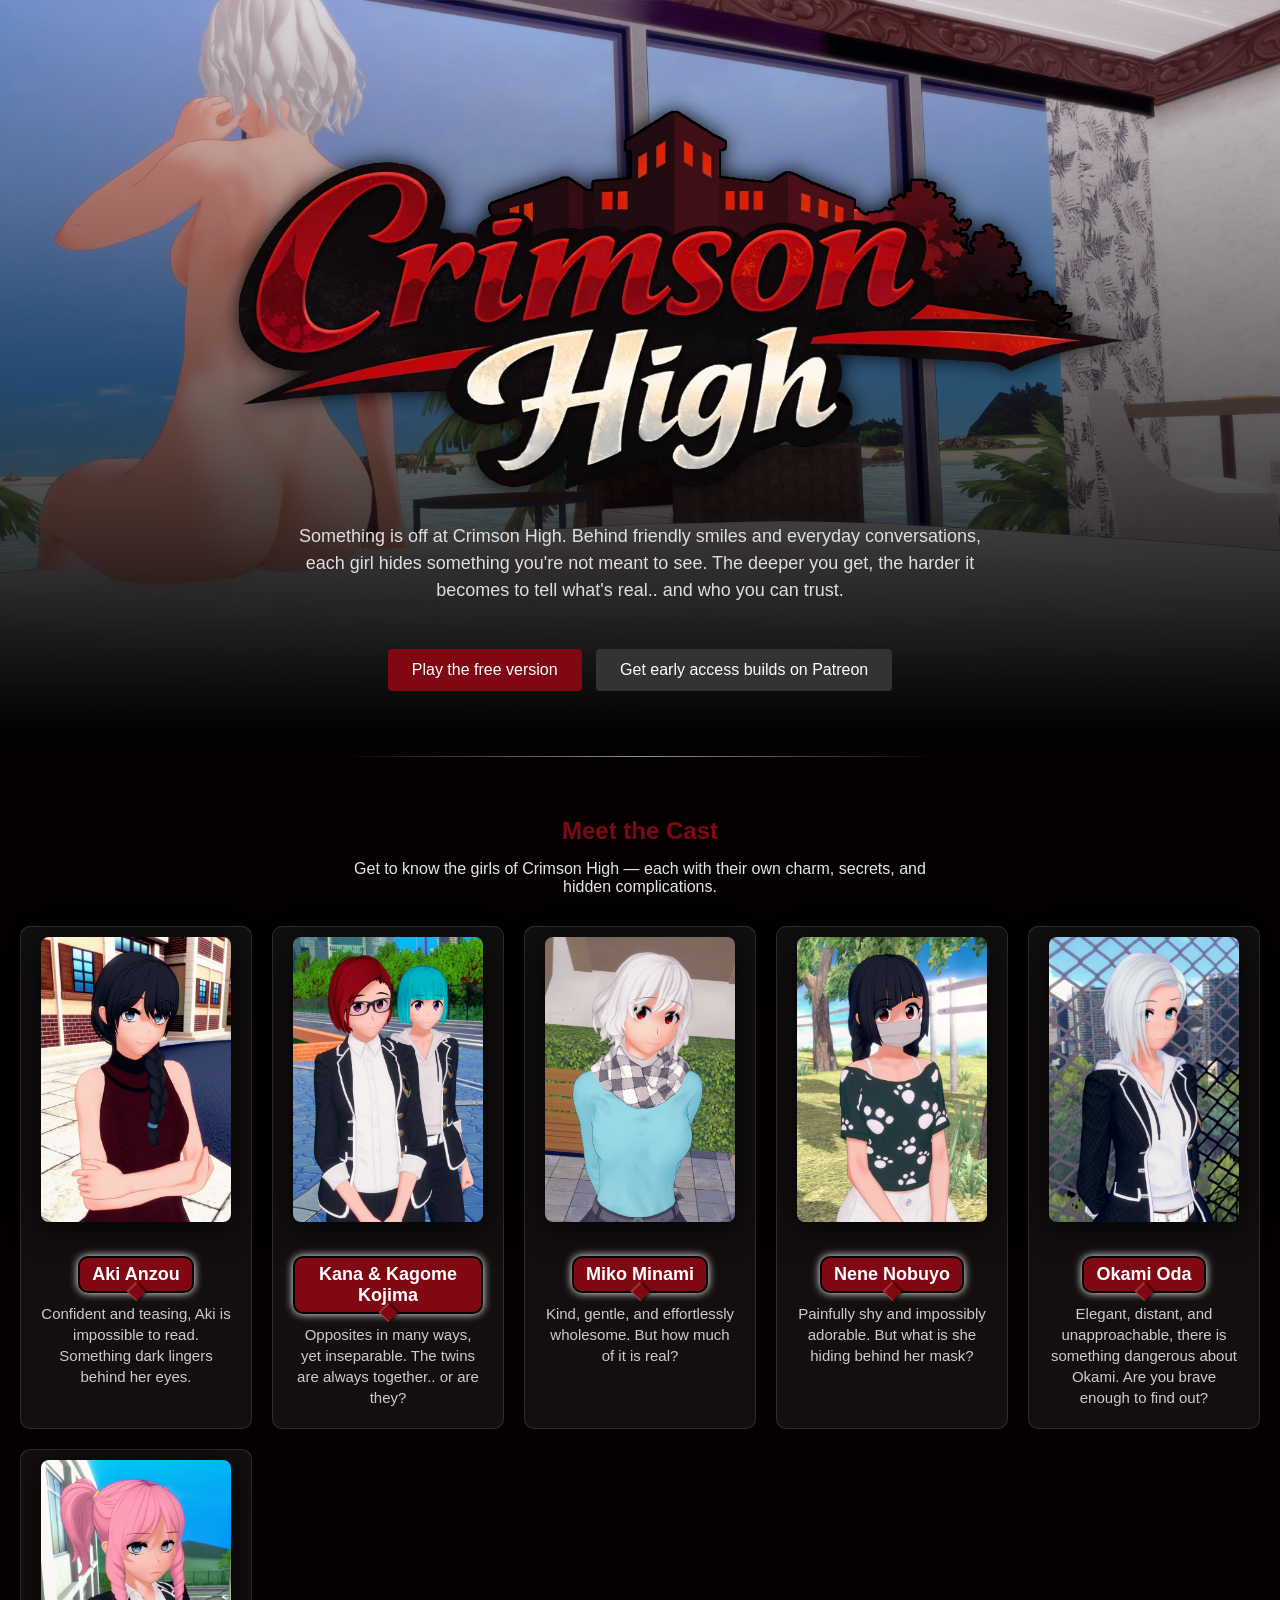
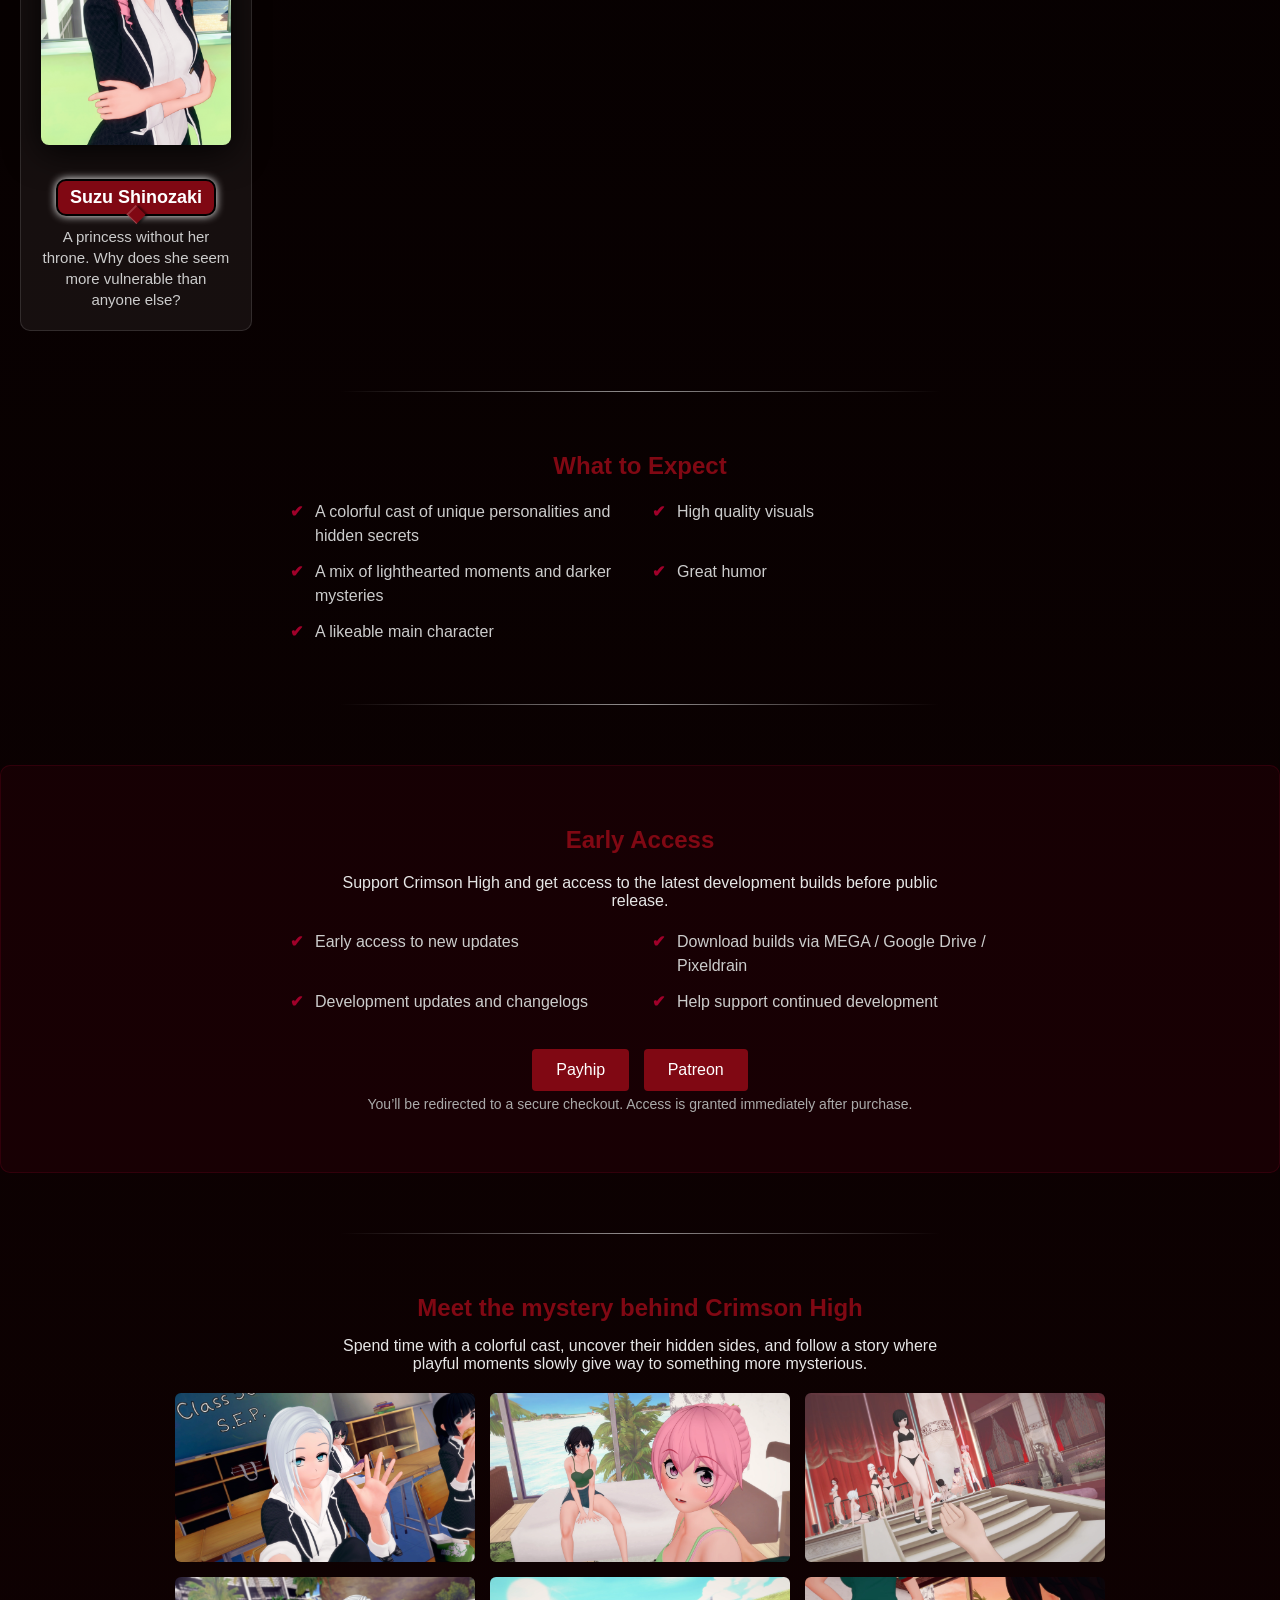
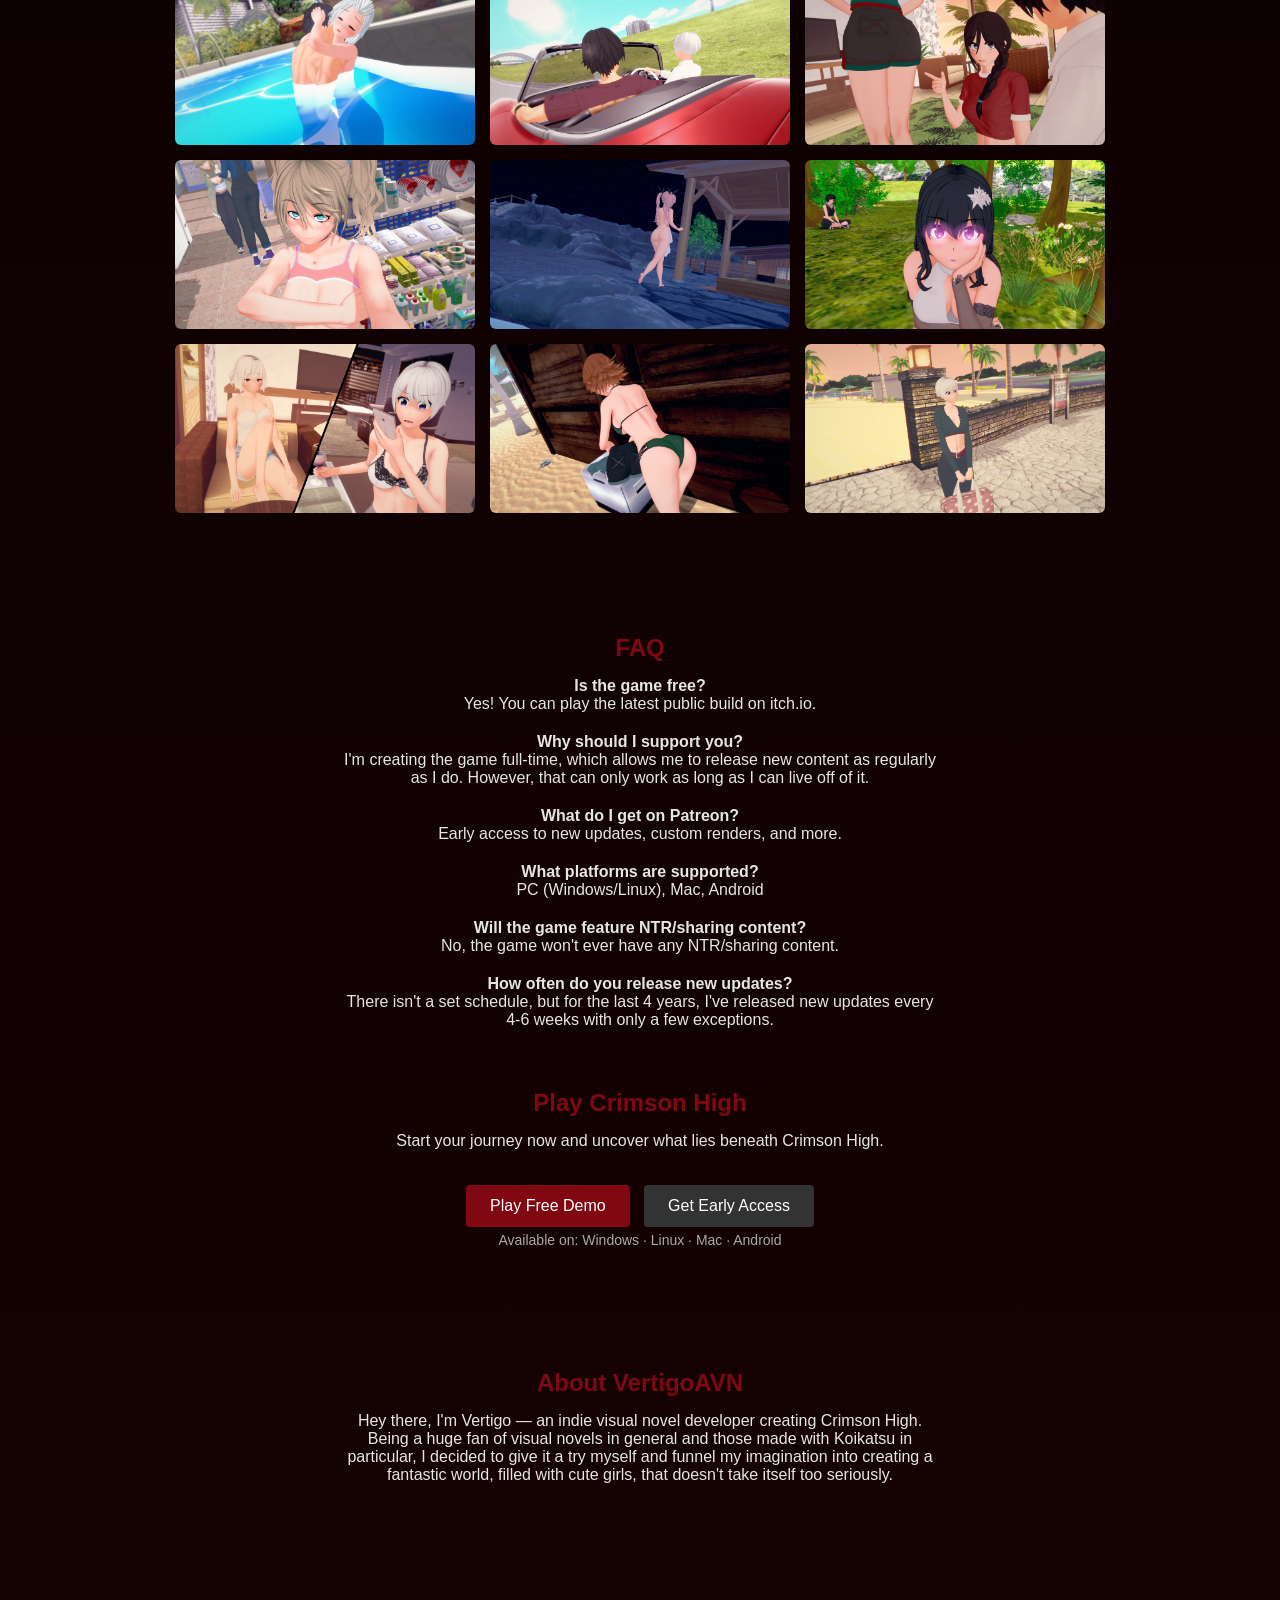
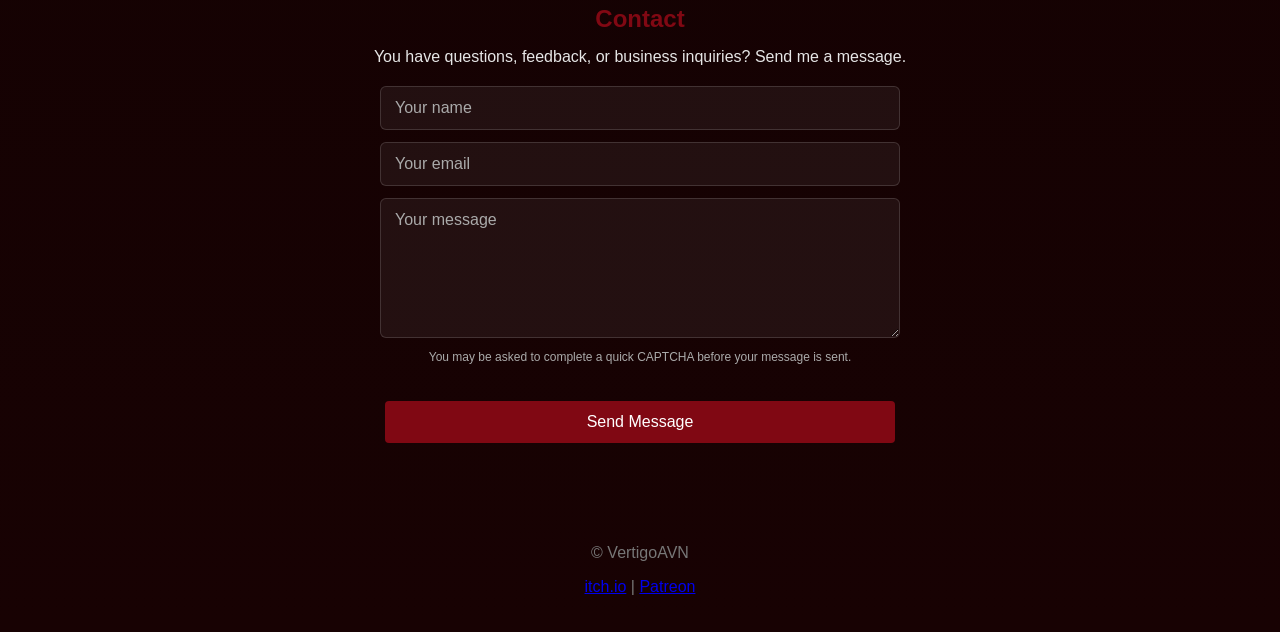
==== index.html @ 2c0280d3 "Removed merch, updated Payhip link" ====
<!doctype html>
<html>
<head>
  <meta charset="utf-8">
  <title>Crimson High | VertigoAVN</title>
  <link rel="stylesheet" href="style.css">
  <link rel="icon" href="assets/favicon.png">
  <meta property="og:title" content="Crimson High" />
  <meta property="og:description" content="A fun, light-hearted visual novel where every bond hides something mysterious." />
  <meta property="og:image" content="https://vertigoavn.com/assets/preview.webp" />
  <meta property="og:url" content="https://vertigoavn.com" />
  <meta property="og:type" content="website" />
  <meta name="twitter:card" content="summary_large_image" />
</head>

<body>

<nav class="navbar">
  <a href="#characters" class="btn">Characters</a>
  <a href="#features" class="btn">Features</a>
  <a href="#early-access" class="btn">Early Access</a>
  <a href="#screenshots" class="btn">Screenshots</a>
  <a href="#faq" class="btn">FAQ</a>
  <a href="#about" class="btn">About</a>
  <a href="#contact" class="btn">Contact</a>
</nav>

<section class="hero">
  <img src="assets/CH_logo.webp" alt="Crimson High" class="logo">
  <h1 class="visually-hidden">Crimson High</h1>
  <p class="tagline">
    Something is off at Crimson High.

	Behind friendly smiles and everyday conversations,
	each girl hides something you're not meant to see.

	The deeper you get, the harder it becomes to tell
	what's real.. and who you can trust.
  </p>

  <div class="buttons">
    <a href="https://vertigoavn.itch.io/crimsonhigh" class="btn">Play the free version</a>
    <a href="https://www.patreon.com/crimsonhigh" class="btn secondary">Get early access builds on Patreon</a>
  </div>
</section>

<div class="divider"></div>

<section class="section" id="characters">
  <h2><span class="accent">Meet the Cast</span></h2>
  <p>
    Get to know the girls of Crimson High — each with their own charm, secrets, and hidden complications.
  </p>

  <div class="characters">
    <div class="character-card">
      <img src="assets/spotlights/spotlight_aki.webp" alt="Character name">
	  <h3 class="character-name">Aki Anzou</h3>
      <p>Confident and teasing, Aki is impossible to read.
	  Something dark lingers behind her eyes.</p>
    </div>

    <div class="character-card">
      <img src="assets/spotlights/spotlight_kanakagome.webp" alt="Character name">
	  <h3 class="character-name">Kana & Kagome Kojima</h3>
      <p>Opposites in many ways, yet inseparable.
	  The twins are always together.. or are they?</p>
    </div>

    <div class="character-card">
      <img src="assets/spotlights/spotlight_miko.webp" alt="Character name">
	  <h3 class="character-name">Miko Minami</h3>
      <p>Kind, gentle, and effortlessly wholesome.
	  But how much of it is real?</p>
    </div>

    <div class="character-card">
      <img src="assets/spotlights/spotlight_nene.webp" alt="Character name">
	  <h3 class="character-name">Nene Nobuyo</h3>
      <p>Painfully shy and impossibly adorable.
	  But what is she hiding behind her mask?</p>
    </div>

    <div class="character-card">
      <img src="assets/spotlights/spotlight_okami.webp" alt="Character name">
	  <h3 class="character-name">Okami Oda</h3>
      <p>Elegant, distant, and unapproachable, there is something dangerous about Okami. Are you brave enough to find out?</p>
    </div>

    <div class="character-card">
      <img src="assets/spotlights/spotlight_suzu.webp" alt="Character name">
      <h3 class="character-name">Suzu Shinozaki</h3>
      <p>A princess without her throne.
	  Why does she seem more vulnerable than anyone else?</p>
    </div>
  </div>
</section>

<div class="divider"></div>

<section class="section" id="features">
  <h2><span class="accent">What to Expect</span></h2>

  <ul class="features">
    <li> A colorful cast of unique personalities and hidden secrets</li>
    <li> High quality visuals</li>
    <li> A mix of lighthearted moments and darker mysteries</li>
    <li> Great humor</li>
    <li> A likeable main character</li>
  </ul>
</section>

<div class="divider"></div>

<section class="section" id="early-access">
  <h1><span class="accent">Early Access</span></h1>

  <p>
    Support Crimson High and get access to the latest development builds before public release.
  </p>

  <ul class="features">
    <li>Early access to new updates</li>
    <li>Download builds via MEGA / Google Drive / Pixeldrain</li>
    <li>Development updates and changelogs</li>
    <li>Help support continued development</li>
  </ul>

  <div class="buttons">
    <a href="https://payhip.com/b/b4dPu"
       class="btn"
       target="_blank"
       rel="noopener noreferrer">
      Payhip
    </a>
	<a href="https://patreon.com/crimsonhigh"
       class="btn"
       target="_blank"
       rel="noopener noreferrer">
      Patreon
    </a>
  </div>

  <p class="early-note">
    You’ll be redirected to a secure checkout. Access is granted immediately after purchase.
  </p>
</section>

<div class="divider"></div>

<section class="section" id="screenshots">
  <h2><span class="accent">Meet the mystery behind Crimson High</span></h2>
  <p>
    Spend time with a colorful cast, uncover their hidden sides, and follow a story where playful moments slowly give way to something more mysterious.
  </p>

  <div class="gallery">
	<img src="assets/screenshots/screenshot_1.webp" alt="Crimson High screenshot" onclick="openLightbox(this.src)">
	<img src="assets/screenshots/screenshot_2.webp" alt="Crimson High screenshot" onclick="openLightbox(this.src)">
	<img src="assets/screenshots/screenshot_3.webp" alt="Crimson High screenshot" onclick="openLightbox(this.src)">
	<img src="assets/screenshots/screenshot_4.webp" alt="Crimson High screenshot" onclick="openLightbox(this.src)">
	<img src="assets/screenshots/screenshot_5.webp" alt="Crimson High screenshot" onclick="openLightbox(this.src)">
	<img src="assets/screenshots/screenshot_6.webp" alt="Crimson High screenshot" onclick="openLightbox(this.src)">
	<img src="assets/screenshots/screenshot_7.webp" alt="Crimson High screenshot" onclick="openLightbox(this.src)">
	<img src="assets/screenshots/screenshot_8.webp" alt="Crimson High screenshot" onclick="openLightbox(this.src)">
	<img src="assets/screenshots/screenshot_9.webp" alt="Crimson High screenshot" onclick="openLightbox(this.src)">
	<img src="assets/screenshots/screenshot_10.webp" alt="Crimson High screenshot" onclick="openLightbox(this.src)">
	<img src="assets/screenshots/screenshot_11.webp" alt="Crimson High screenshot" onclick="openLightbox(this.src)">
	<img src="assets/screenshots/screenshot_12.webp" alt="Crimson High screenshot" onclick="openLightbox(this.src)">
  </div>

  <div id="lightbox" class="lightbox" onclick="closeLightbox()">
	<img id="lightbox-img" src="" alt="Expanded screenshot">
  </div>
</section>

<div class="divider"></div>

<section class="section" id="faq">
  <h2><span class="accent">FAQ</span></h2>

  <p><strong>Is the game free?</strong><br>
  Yes! You can play the latest public build on itch.io.</p>
  
  <p><strong>Why should I support you?</strong><br>
  I'm creating the game full-time, which allows me to release new content as regularly as I do. However, that can only work as long as I can live off of it.</p>

  <p><strong>What do I get on Patreon?</strong><br>
  Early access to new updates, custom renders, and more.</p>

  <p><strong>What platforms are supported?</strong><br>
  PC (Windows/Linux), Mac, Android</p>
  
  <p><strong>Will the game feature NTR/sharing content?</strong><br>
  No, the game won't ever have any NTR/sharing content.</p>
  
  <p><strong>How often do you release new updates?</strong><br>
  There isn't a set schedule, but for the last 4 years, I've released new updates every 4-6 weeks with only a few exceptions.</p>
</section>

<section class="section" id="play">
  <h2><span class="accent">Play Crimson High</span></h2>

  <p>Start your journey now and uncover what lies beneath Crimson High.</p>

  <div class="buttons">
    <a href="https://vertigoavn.itch.io/crimsonhigh" class="btn">Play Free Demo</a>
    <a href="https://www.patreon.com/crimsonhigh" class="btn secondary">Get Early Access</a>
  </div>
  
  <p class="platforms">
    Available on: Windows · Linux · Mac · Android
  </p>
</section>

<div class="divider"></div>

<section class="section" id="about">
  <h2><span class="accent">About VertigoAVN</span></h2>
  <p>
    Hey there, I'm Vertigo — an indie visual novel developer creating Crimson High.
	Being a huge fan of visual novels in general and those made with Koikatsu in particular,
	I decided to give it a try myself and funnel my imagination into creating a fantastic world,
	filled with cute girls, that doesn't take itself too seriously.
  </p>
</section>

<div class="divider"></div>

<section class="section" id="contact">
  <h2><span class="accent">Contact</span></h2>
  <p>
    You have questions, feedback, or business inquiries? Send me a message.
  </p>

  <form action="https://formspree.io/f/mjglvqvk" method="POST" class="contact-form">
	<input type="text" name="name" placeholder="Your name" required>

    <input type="email" name="email" placeholder="Your email" required>

    <textarea name="message" placeholder="Your message" required></textarea>

	<p class="form-note">
    You may be asked to complete a quick CAPTCHA before your message is sent.
	</p>
    <button type="submit" class="btn" id="submit-btn">Send Message</button>
  </form>
</section>

<footer>
  <p>© VertigoAVN</p>
  <p>
    <a href="https://vertigoavn.itch.io">itch.io</a> |
    <a href="https://patreon.com/crimsonhigh">Patreon</a>
  </p>
</footer>

<button id="back-to-top" class="back-to-top">↑</button>

<script>
  const sections = document.querySelectorAll("section[id]");
  const navLinks = document.querySelectorAll(".navbar a");

  window.addEventListener("scroll", () => {
    const viewportCenter = window.scrollY + window.innerHeight / 2;
    let currentSection = "";

    sections.forEach(section => {
      const sectionTop = section.offsetTop;
      const sectionBottom = sectionTop + section.offsetHeight;

      if (viewportCenter >= sectionTop && viewportCenter < sectionBottom) {
        currentSection = section.getAttribute("id");
      }
    });

    navLinks.forEach(link => {
      link.classList.remove("active");

      if (link.getAttribute("href") === "#" + currentSection) {
        link.classList.add("active");
      }
    });
  });
</script>

<script>
  const backToTop = document.getElementById("back-to-top");

  window.addEventListener("scroll", () => {
    if (window.scrollY > 10) {
      backToTop.classList.add("visible");
    } else {
      backToTop.classList.remove("visible");
    }
  });

  backToTop.addEventListener("click", () => {
    window.scrollTo({
      top: 0,
      behavior: "smooth"
    });
  });
</script>

<script>
  const navbar = document.querySelector(".navbar");

  window.addEventListener("scroll", () => {
    if (window.scrollY > 10) {
      navbar.classList.add("visible");
      navbar.classList.add("scrolled");
    } else {
      navbar.classList.remove("visible");
      navbar.classList.remove("scrolled");
    }
  });
</script>

<script>
  const dividers = document.querySelectorAll(".divider");

  const observer = new IntersectionObserver((entries) => {
    entries.forEach(entry => {
      if (entry.isIntersecting) {
        entry.target.classList.add("visible");
      }
    });
  }, {
    threshold: 0.2
  });

  dividers.forEach(div => observer.observe(div));
</script>

<script>
  const form = document.querySelector(".contact-form");
  const button = document.getElementById("submit-btn");

  if (form && button) {
    form.addEventListener("submit", () => {
      button.disabled = true;
	  button.innerHTML = "Sending <span class='dots'>...</span>";
    });
  }
</script>

<script>
  function openLightbox(src) {
    document.getElementById("lightbox-img").src = src;
    document.getElementById("lightbox").style.display = "flex";
    document.body.classList.add("no-scroll");
  }

  function closeLightbox() {
    document.getElementById("lightbox").style.display = "none";
    document.body.classList.remove("no-scroll");
  }
</script>


<script>
  const params = new URLSearchParams(window.location.search);
  if (params.get("success") === "true") {
    const msg = document.getElementById("form-success");
    if (msg) {
      msg.style.display = "block";
    }
  }
</script>
</body>
</html>
---- style.css ----
body {
  margin: 0;
  font-family: Arial, sans-serif;
  background: linear-gradient(to bottom, #000, #180203);
  color: #e6e6e6;
}

body.no-scroll {
  overflow: hidden;
}

.hero {
  text-align: center;
  padding: 110px 20px 40px;

  background:
    linear-gradient(to bottom, #00000005, #000),
    url("assets/hero_background.png");

  background-size: cover;
  background-position: center;
}

.logo {
  width: 100%;
  max-width: 1000px;
  height: auto;
  margin-bottom: 30px;
  
  filter: drop-shadow(0 0 10px rgba(0, 0, 0, 0.9));
}

.visually-hidden {
  position: absolute;
  left: -9999px;
}

.accent {
  color: #800813;
}

.tagline {
  text-align: center;
  font-size: 18px;
  color: #DEDEDE;
  max-width: 700px;
  margin: 0 auto 40px auto;
  line-height: 1.5;
}

.divider {
  height: 1px;
  max-width: 600px;
  margin: 20px auto;
  animation: glow 3s infinite alternate;

  background: linear-gradient(
    to right,
    transparent,
    #FFFFFF90,
    transparent
  );
  opacity: 0;
  transform: translateY(20px);
  transition: all 0.6s ease;
}

.divider.visible {
  opacity: 1;
  transform: translateY(0);
}

@keyframes glow {
  0% {
    opacity: 0.6;
    box-shadow: 0 0 5px rgba(160, 0, 42, 0.3);
  }
  100% {
    opacity: 1;
    box-shadow: 0 0 12px rgba(160, 0, 42, 0.6);
  }
}

.early-note {
  margin-top: 10px;
  font-size: 14px;
  color: #aaa;
}

#early-access {
  background: rgba(160, 0, 42, 0.08);
  border: 1px solid rgba(160, 0, 42, 0.2);
  border-radius: 10px;
  padding: 40px 20px;
}

.badge {
  display: inline-block;
  background: rgba(160, 0, 42, 0.8);
  color: #fff;
  padding: 4px 10px;
  border-radius: 4px;
  font-size: 12px;
  margin-bottom: 10px;
}

.buttons {
  margin-top: 30px;
}

.btn {
  display: inline-block;
  padding: 12px 24px;
  margin: 5px;

  background: #800813;
  color: white;
  text-decoration: none;

  border-radius: 4px;
  border: none;
  cursor: pointer;

  font: inherit;
}

.btn.secondary {
  background: #333;
}

.btn:disabled {
  background: #555;
  cursor: not-allowed;
  opacity: 0.7;
}

.platforms {
  margin-top: 12px;
  color: #aaa;
  font-size: 14px;
}

.dots {
  animation: blink 1s infinite;
}

@keyframes blink {
  0%, 100% { opacity: 0; }
  50% { opacity: 1; }
}

.section {
  max-width: 1500px;
  margin: 60px auto;
  padding: 0 20px;
  text-align: center;
  /* background: radial-gradient(circle at top, #1a0008, #000); */
}

.section h2 {
  margin-bottom: 15px;
}

.section p {
  max-width: 600px;
  margin: 0 auto;
  margin-bottom: 20px;
}

.features {
  list-style: none;
  padding: 0;
  margin: 20px auto 0;

  display: grid;
  grid-template-columns: repeat(auto-fit, minmax(260px, 1fr));
  gap: 12px 24px;

  max-width: 700px;
}

.features li {
  position: relative;
  padding-left: 25px;
  text-align: left;
  color: #ccc;
  line-height: 1.5;
}

.features li::before {
  content: "✔";
  position: absolute;
  left: 0;
  color: #a0002a;
  font-weight: bold;
}

.navbar {
  position: fixed;
  top: 0;
  left: 0;
  width: 100%;
  z-index: 1000;

  background: rgba(0, 0, 0, 0.45);
  backdrop-filter: blur(6px);

  padding: 12px 20px;
  text-align: center;

  transform: translateY(-100%);
  opacity: 0;

  transition:
    transform 0.3s ease,
    opacity 0.3s ease,
    background 0.3s ease,
    box-shadow 0.3s ease;
}

.navbar.visible {
  transform: translateY(0);
  opacity: 1;
}

.navbar.scrolled {
  background: rgba(0, 0, 0, 0.75);
  backdrop-filter: blur(10px);
  box-shadow: 0 4px 18px rgba(0, 0, 0, 0.45);
}

.navbar a {
  display: inline-block;
  padding: 8px 14px;
  margin: 0 5px;

  color: #ccc;
  text-decoration: none;

  border-radius: 6px;

  transition: background 0.25s ease, color 0.25s ease;
}

.navbar a:hover {
  background: rgba(160, 0, 42, 0.6);
  color: #fff;
}

.navbar a.active {
  background: #C50D1C;
  color: #fff;
}

.navbar a.active:hover {
  background: #C50D1C;
}

.gallery {
  display: grid;
  grid-template-columns: repeat(auto-fit, minmax(250px, 300px));
  justify-content: center;
  gap: 15px;
  margin-top: 20px;
}

.gallery img {
  width: 100%;
  border-radius: 6px;
}

.gallery img {
  cursor: pointer;
  transition: transform 0.2s ease, opacity 0.2s ease;
}

.gallery img:hover {
  transform: scale(1.03);
  opacity: 0.9;
}

.lightbox {
  display: none;
  position: fixed;
  z-index: 9999;
  inset: 0;
  background: rgba(0, 0, 0, 0.85);
  justify-content: center;
  align-items: center;
  padding: 20px;
}

.lightbox img {
  max-width: 90vw;
  max-height: 90vh;
  border-radius: 8px;
}

.characters {
  display: grid;
  grid-template-columns: repeat(auto-fit, minmax(220px, 1fr));
  gap: 20px;
  margin-top: 30px;
}

.character-name {
  position: relative;
  display: inline-block;
  margin: 10px auto 16px;
  padding: 6px 12px;

  background: #800813;
  border: 2px solid #000000;
  border-radius: 10px;

  color: #fff;
  font-size: 18px;
  font-weight: 700;

  box-shadow: 0 0 8px #fff;
  
  transition: transform 0.25s ease, box-shadow 0.25s ease;
}

.character-name::after {
  content: "";
  position: absolute;
  left: 50%;
  bottom: -7px;

  width: 12px;
  height: 12px;

  background: #800813;
  border-left: 2px solid #9E373F;
  border-bottom: 1px solid rgba(255,255,255,0.25);

  transform: translateX(-50%) rotate(45deg);
  
  box-shadow: 2px -2px 2px rgba(0, 0, 0, 0.5);
}

.character-card {
  position: relative;
  background: rgba(255, 255, 255, 0.06);
  border: 1px solid rgba(255, 255, 255, 0.12);
  border-radius: 10px;
  padding: 40px 20px 20px;
  text-align: center;

  overflow: visible;
}

.character-card:hover {
  transform: translateY(-12px);
  border-color: rgba(160, 0, 42, 0.8);
  box-shadow: 0 0 20px #800813;
}

.character-card img {
  width: 100%;
  max-width: 220px;
  height: auto;
  border-radius: 8px;

  position: relative;
  top: -30px;

  margin-bottom: -10px;
  
  box-shadow: 0 6px 35px rgba(0, 0, 0, 0.9);
}

.character-card:hover img {
  transform: translateY(-8.0px) scale(1.06);
  filter: brightness(1.08);
}

.character-card h3 {
  margin: 10px 0;
  transition: color 0.25s ease, text-shadow 0.25s ease;
}

.character-card:hover .character-name {
  box-shadow: 0 0 12px #800813;
  transform: scale(1.04) translateY(-2px);
}

.character-card p {
  font-size: 15px;
  color: #ccc;
  line-height: 1.4;
  max-width: 240px;
  margin: 0 auto;
}

.merch-grid {
  display: grid;
  grid-template-columns: repeat(auto-fit, minmax(220px, 1fr));
  gap: 20px;
  margin-top: 20px;
}

.merch-image {
  position: relative;
  width: fit-content;
  max-width: 220px;
  margin: 0 auto;
  overflow: hidden;
  border-radius: 8px;
  transition: transform 0.25s ease;
}

.merch-image img {
  width: 100%;
  display: block;
}

.merch-card:hover .merch-image {
  transform: scale(1.05);
}

.price-badge {
  position: absolute;
  top: 12px;
  right: 12px;
  z-index: 2;

  padding: 5px 10px;
  background: #800813;
  border: 1px solid rgba(255, 255, 255, 0.25);
  border-radius: 6px;

  color: #fff;
  font-size: 13px;
  font-weight: bold;

  box-shadow: 0 4px 10px rgba(0, 0, 0, 0.4);
}

.merch-card {
  display: block;
  position: relative;

  text-decoration: none;
  color: inherit;

  background: rgba(255, 255, 255, 0.06);
  border: 1px solid rgba(255, 255, 255, 0.12);
  border-radius: 10px;
  padding: 20px;
  text-align: center;

  transition: transform 0.25s ease, box-shadow 0.25s ease, border-color 0.25s ease;
}

.merch-card img {
  width: 100%;
  max-width: 220px;
  height: auto;
  border-radius: 8px;
  transition: transform 0.25s ease;
}

.merch-card:hover img {
  transform: scale(1.05);
}

.merch-card:hover {
  transform: translateY(-6px);
  border-color: rgba(160, 0, 42, 0.8);
  box-shadow: 0 0 20px rgba(160, 0, 42, 0.35);
}

.merch-card:hover .overlay {
  opacity: 1;
}

.overlay {
  position: absolute;
  inset: 0;
  border-radius: 8px;

  background: rgba(0, 0, 0, 0.6);

  display: flex;
  align-items: center;
  justify-content: center;

  opacity: 0;
  transition: opacity 0.25s ease;
}

.overlay span {
  color: #fff;
  font-weight: bold;
  font-size: 16px;
  transform: translateY(10px);
  opacity: 0;
  transition: all 0.25s ease;
}

.merch-card:hover .overlay span {
  transform: translateY(0);
  opacity: 1;
  scale: 1.2;
}

.contact-form {
  display: flex;
  flex-direction: column;
  gap: 12px;
  max-width: 520px;
  margin: 5px auto 0;
}

.contact-form input,
.contact-form textarea {
  width: 100%;
  box-sizing: border-box;
  padding: 12px 14px;

  background: rgba(255, 255, 255, 0.06);
  border: 1px solid rgba(255, 255, 255, 0.14);
  border-radius: 6px;

  color: #fff;
  font: inherit;
}

.contact-form textarea {
  min-height: 140px;
  resize: vertical;
}

.contact-form input::placeholder,
.contact-form textarea::placeholder {
  color: #aaa;
}

.contact-form input:focus,
.contact-form textarea:focus {
  outline: none;
  border-color: rgba(160, 0, 42, 0.8);
  box-shadow: 0 0 12px rgba(160, 0, 42, 0.3);
}

.form-note {
  font-size: 12px;
  color: #aaa;
  margin-top: 10px;
}

.back-to-top {
  position: fixed;
  bottom: 25px;
  right: 25px;
  z-index: 1000;

  width: 45px;
  height: 45px;

  background: #800813;
  color: #fff;
  border: none;
  border-radius: 6px;

  font-size: 20px;
  cursor: pointer;

  display: flex;
  align-items: center;
  justify-content: center;

  box-shadow: 0 4px 12px rgba(0, 0, 0, 0.4);

  opacity: 0;
  transform: translateY(20px);
  pointer-events: none;

  transition: all 0.3s ease;
}

.back-to-top.visible {
  opacity: 1;
  transform: translateY(0);
  pointer-events: auto;
}

.back-to-top:hover {
  background: #C50D1C;
}

html {
  scroll-behavior: smooth;
  scroll-padding-top: 150px;
}

footer {
  text-align: center;
  padding: 20px;
  color: #777;
}

/* --- responsive tweaks --- */
/* @media (max-width: 600px) {
  .features {
    grid-template-columns: 1fr;
  }
} */
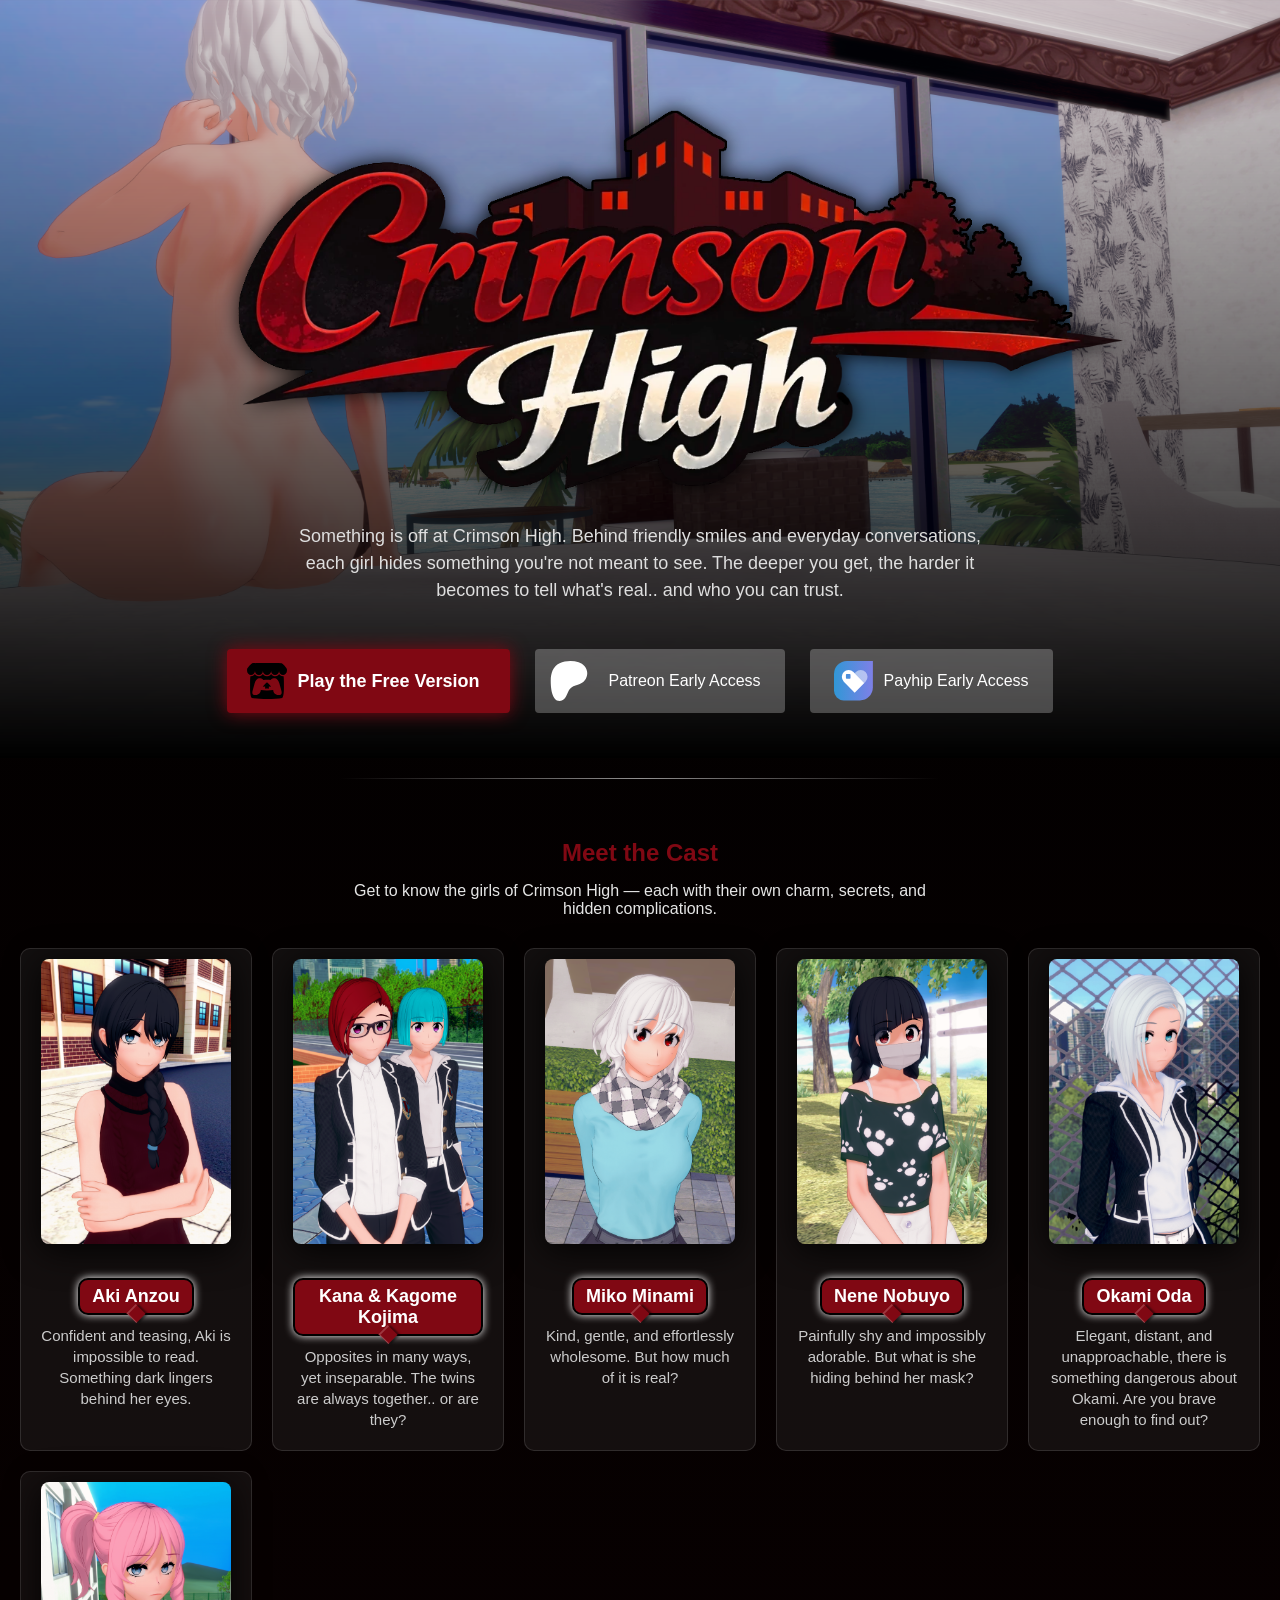
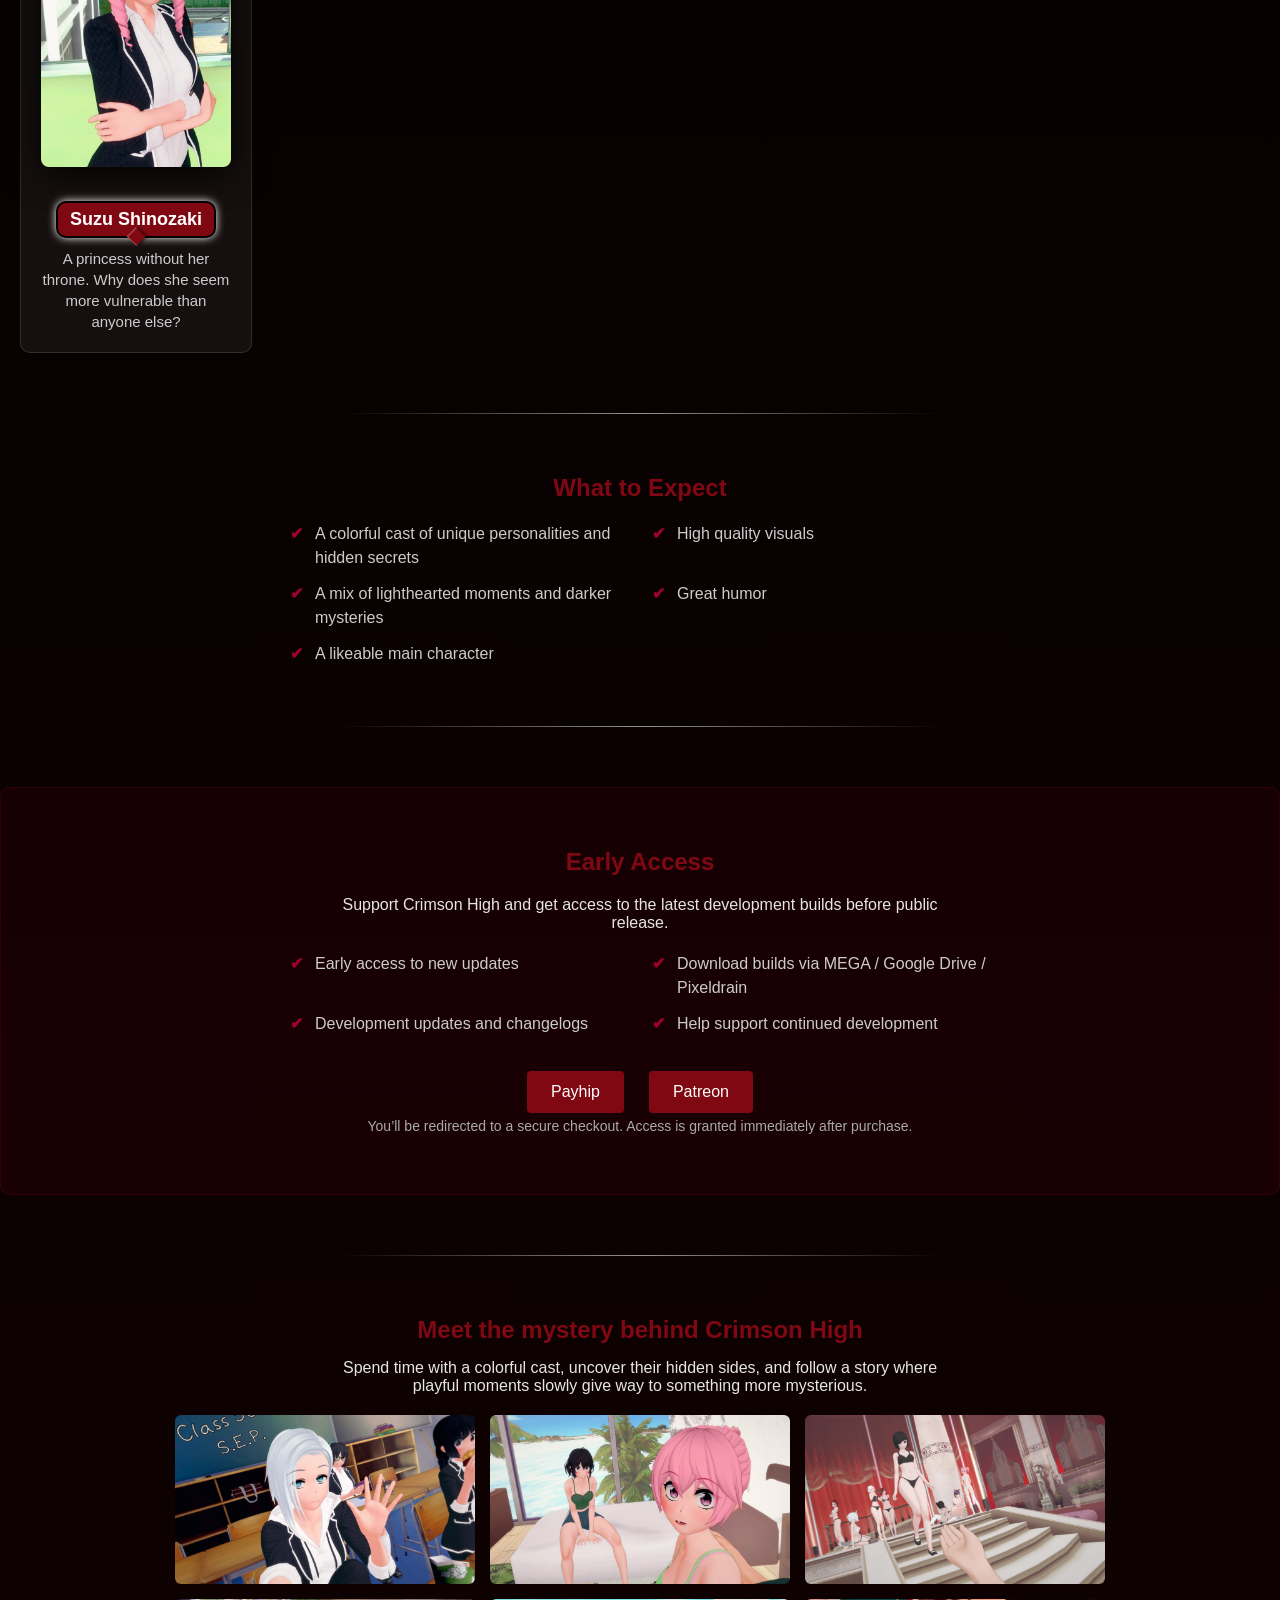
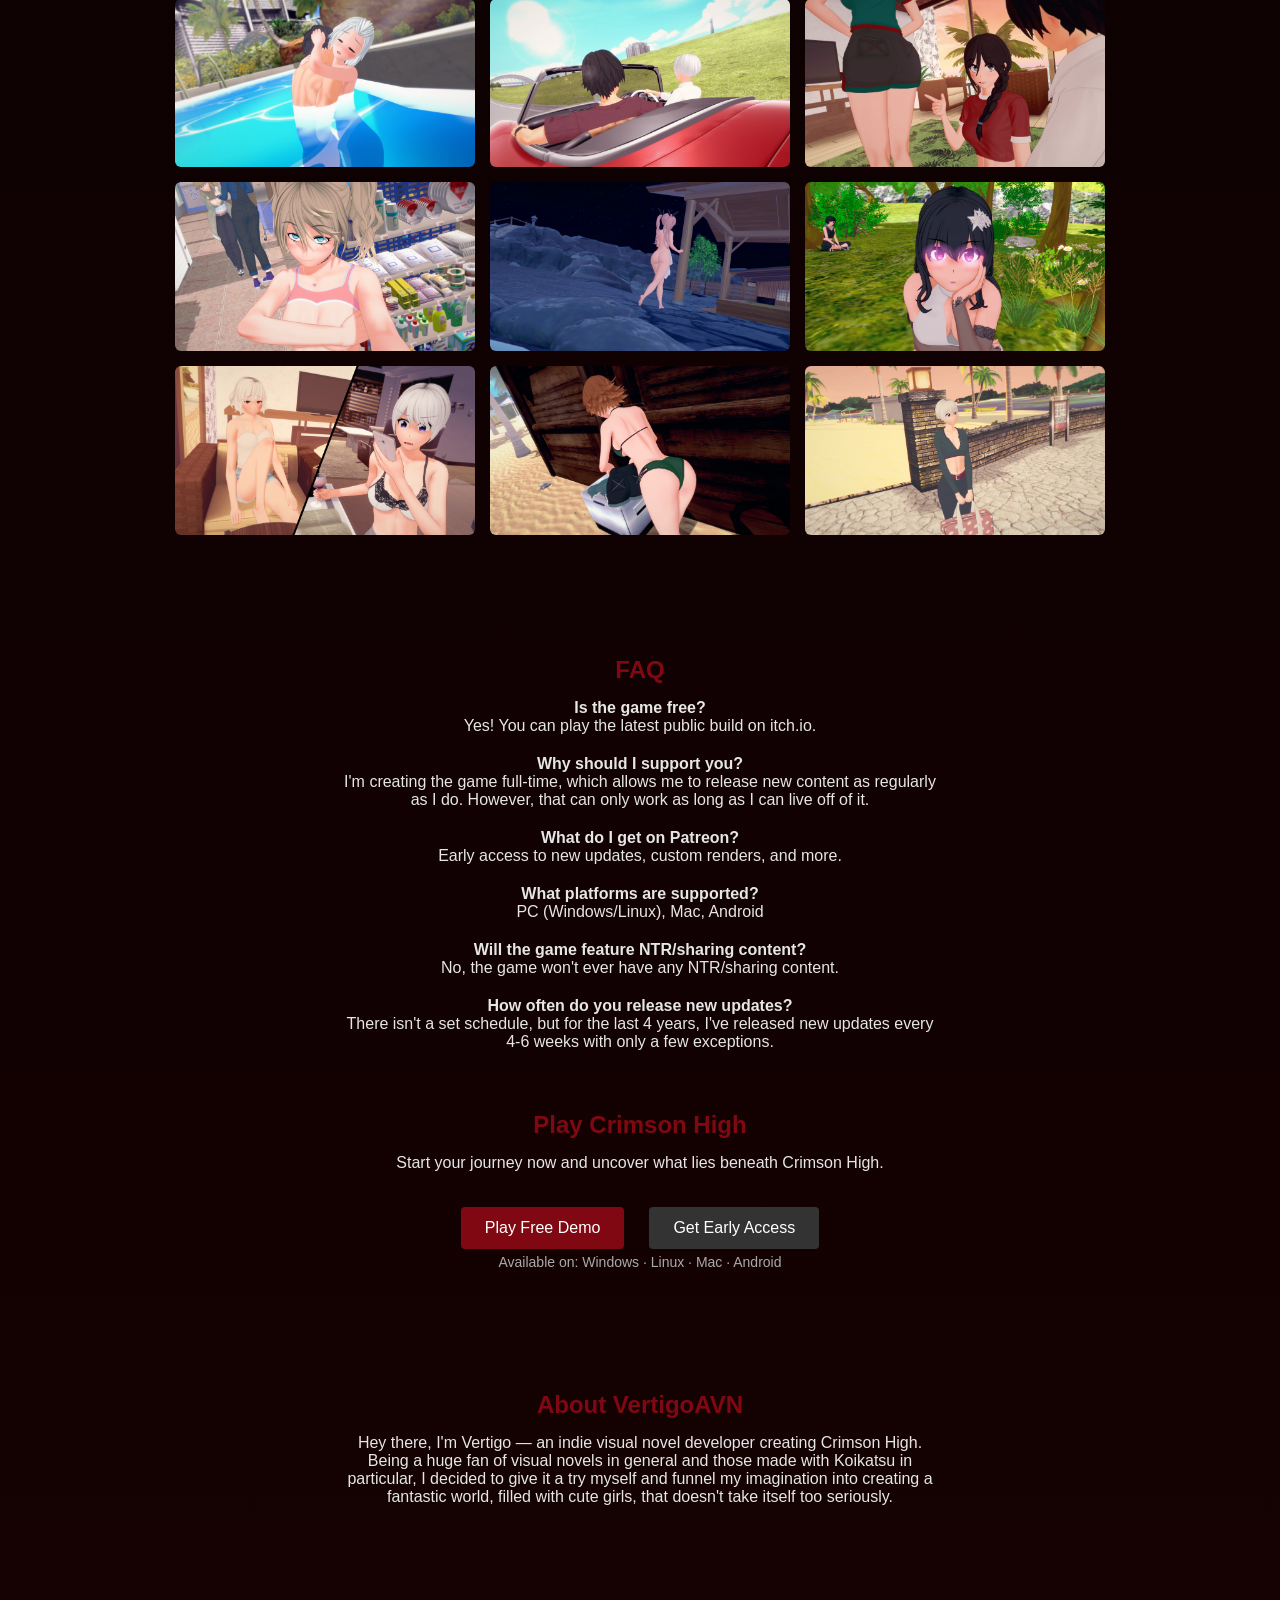
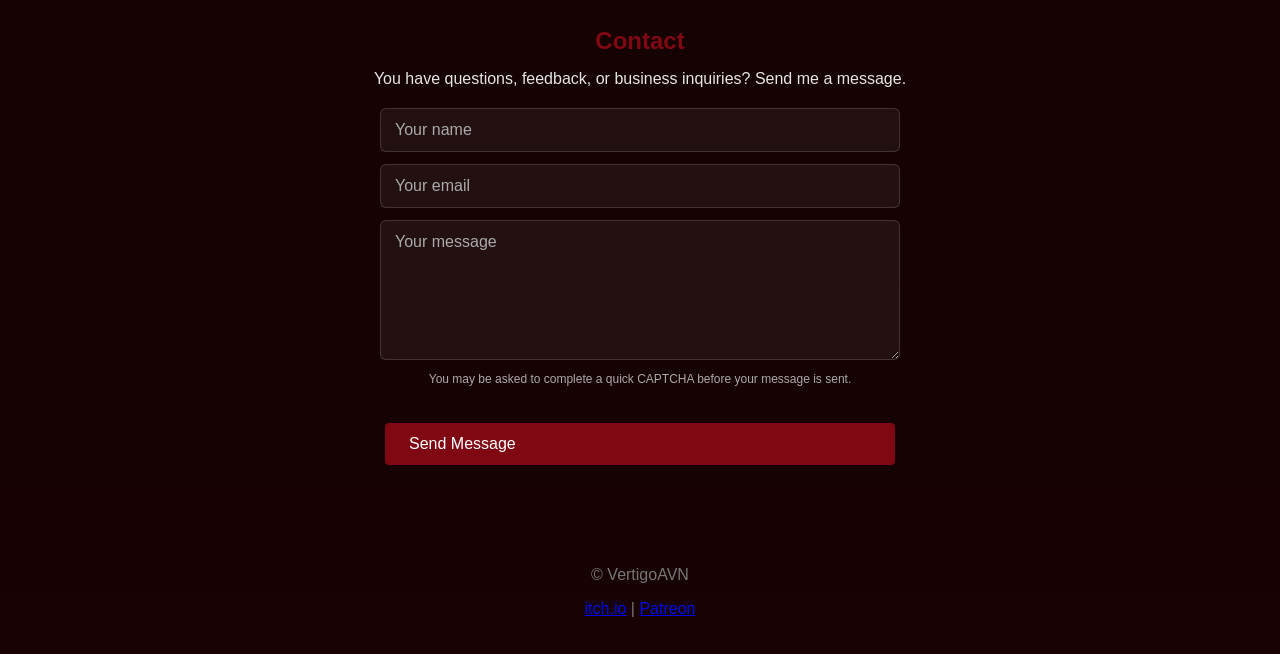
==== commit 0a6a5fcd: "Improved CTA" ====
--- a/index.html
+++ b/index.html
@@ -39,8 +39,29 @@
   </p>
 
   <div class="buttons">
-    <a href="https://vertigoavn.itch.io/crimsonhigh" class="btn">Play the free version</a>
-    <a href="https://www.patreon.com/crimsonhigh" class="btn secondary">Get early access builds on Patreon</a>
+    <a href="https://vertigoavn.itch.io/crimsonhigh"
+     class="btn primary-btn"
+     target="_blank"
+     rel="noopener noreferrer">
+	 <img src="assets/icons/itch_logo.svg" alt="" class="icon">
+    Play the Free Version
+  </a>
+
+  <a href="https://www.patreon.com/crimsonhigh"
+     class="btn support-btn"
+     target="_blank"
+     rel="noopener noreferrer">
+    <img src="assets/icons/patreon_logo.svg" alt="" class="icon">
+    Patreon Early Access
+  </a>
+
+  <a href="https://payhip.com/b/b4dPu"
+     class="btn support-btn"
+     target="_blank"
+     rel="noopener noreferrer">
+    <img src="assets/icons/payhip_logo.svg" alt="">
+    Payhip Early Access
+  </a>
   </div>
 </section>
 
--- a/style.css
+++ b/style.css
@@ -106,12 +106,18 @@
 
 .buttons {
   margin-top: 30px;
+  display: flex;
+  gap: 15px;
+  justify-content: center;
+  flex-wrap: wrap;
 }
 
 .btn {
-  display: inline-block;
+  display: inline-flex;
   padding: 12px 24px;
   margin: 5px;
+  
+  align-items: center;
 
   background: #800813;
   color: white;
@@ -124,8 +130,59 @@
   font: inherit;
 }
 
+.icon {
+	position: relative;
+	top: -0px;
+	left: -10px;
+}
+
+.primary-btn {
+  display: inline-flex;
+  background: #800813;
+  color: #fff;
+
+  font-size: 18px;
+  font-weight: bold;
+
+  padding: 12px 30px;
+
+  box-shadow: 0 0 18px #800813;
+}
+
+.primary-btn:hover {
+  background: #C50D1C;
+}
+
+.support-btn {
+  background: rgba(255,255,255,0.25);
+
+  display: flex;
+  align-items: center;
+  gap: 10px;
+}
+
+.support-btn:hover {
+  background: rgba(255,255,255,0.44);
+}
+
+.primary-btn img {
+  width: 40px;
+  height: 40px;
+  object-fit: contain;
+}
+
+.support-btn img {
+  width: 40px;
+  height: 40px;
+  object-fit: contain;
+}
+
 .btn.secondary {
   background: #333;
+}
+
+.btn:hover {
+  transform: translateY(-2px);
 }
 
 .btn:disabled {
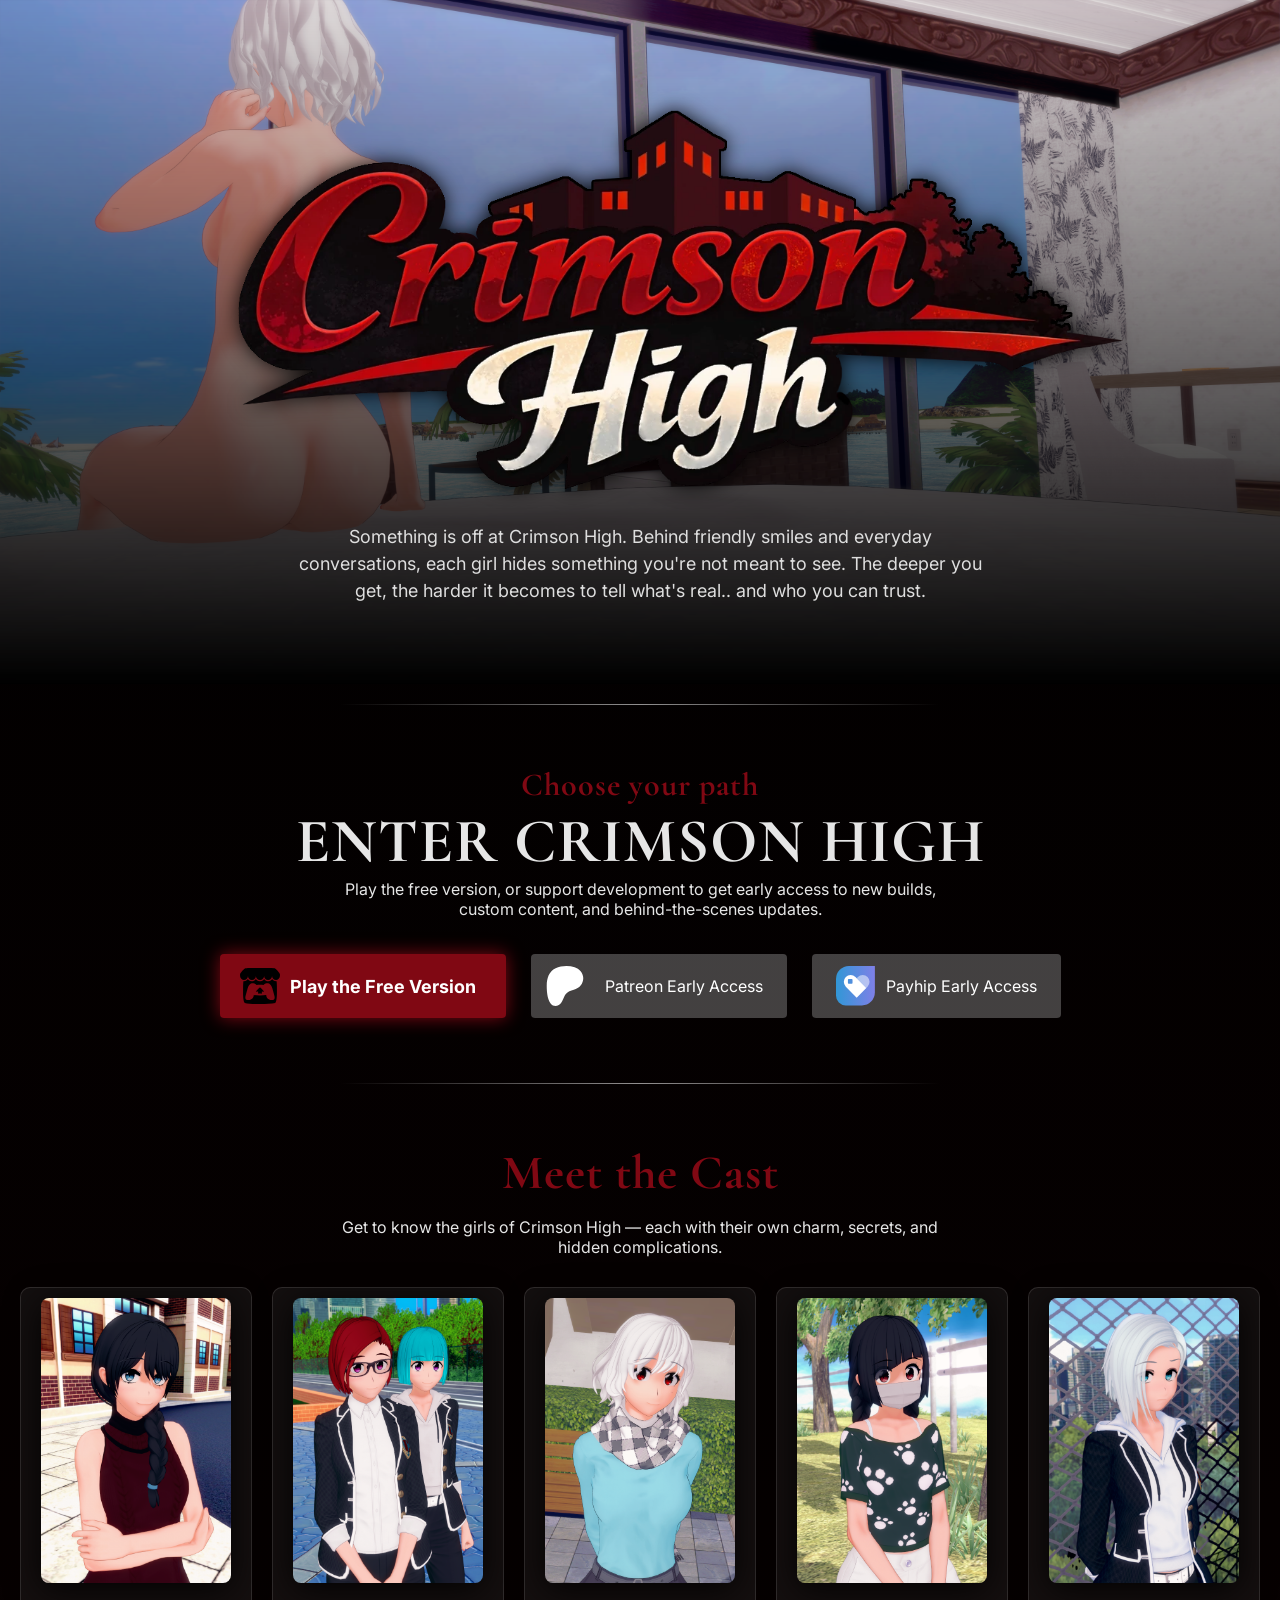
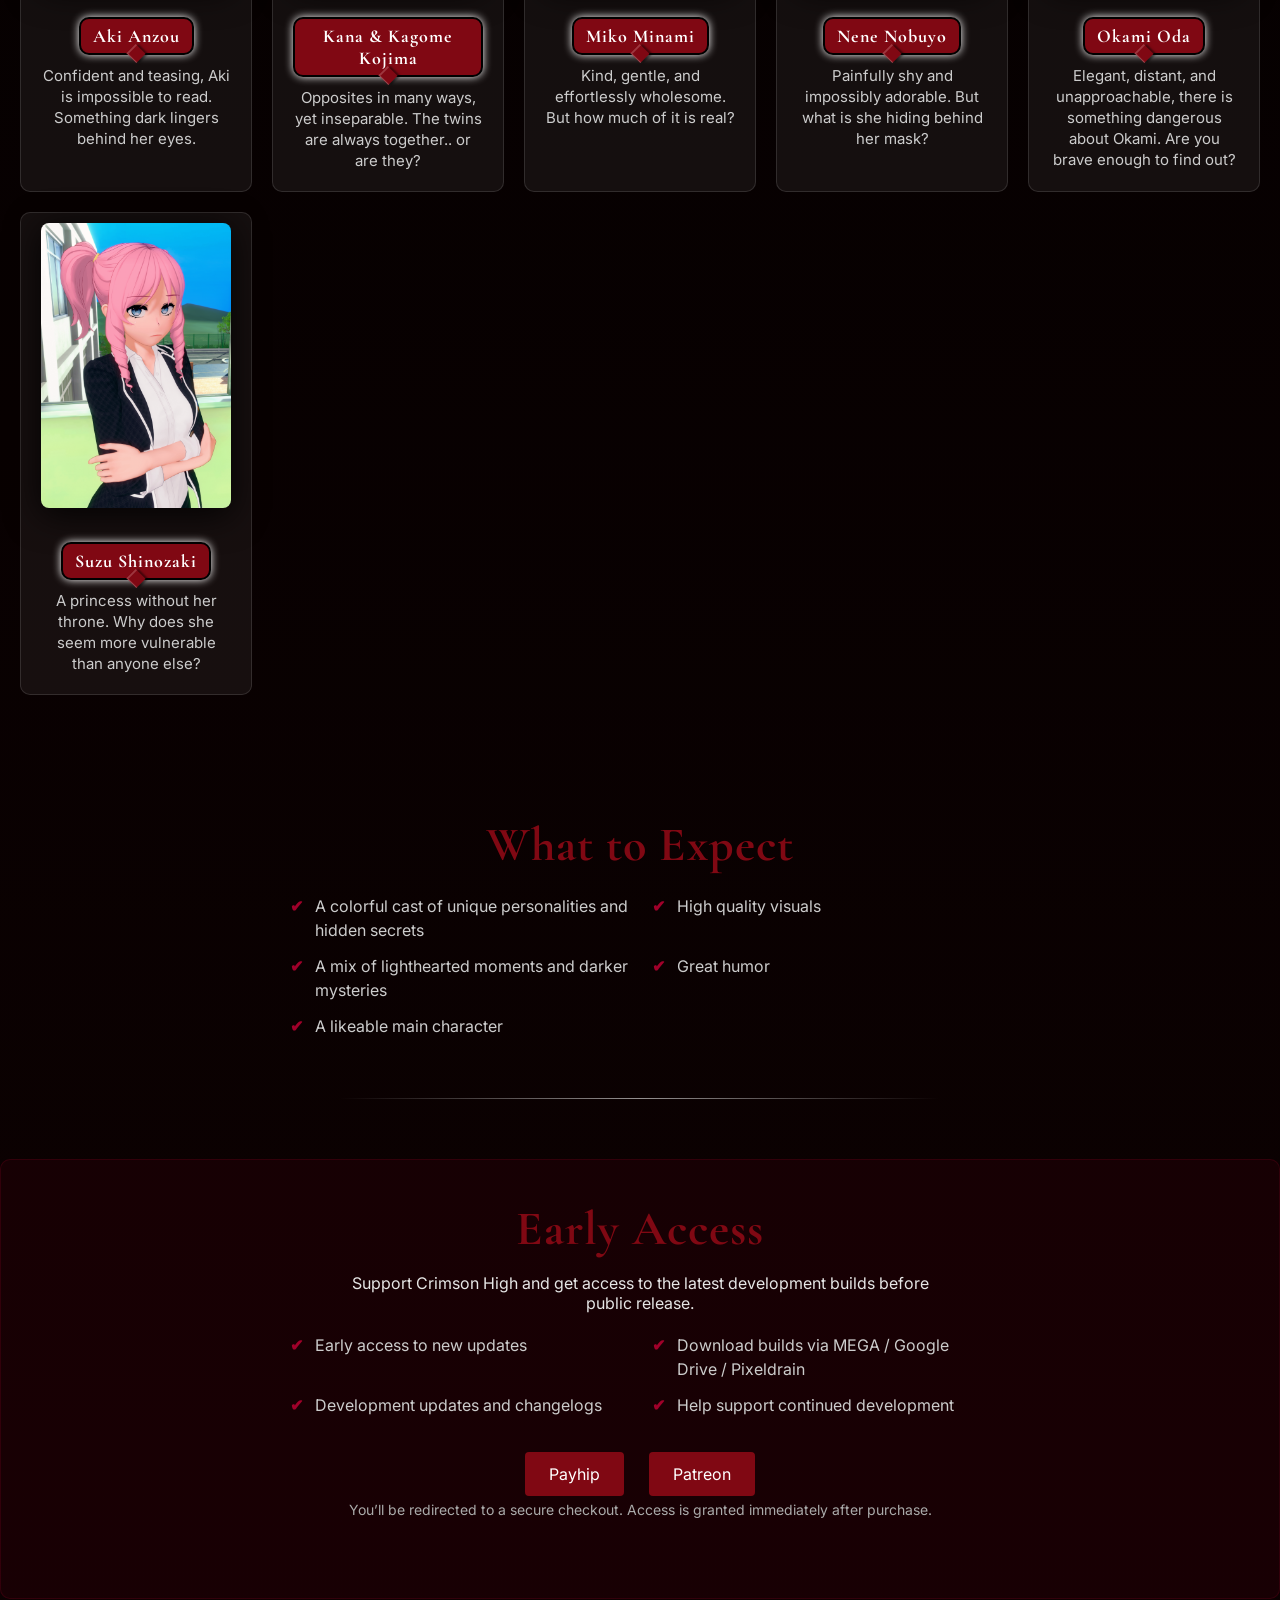
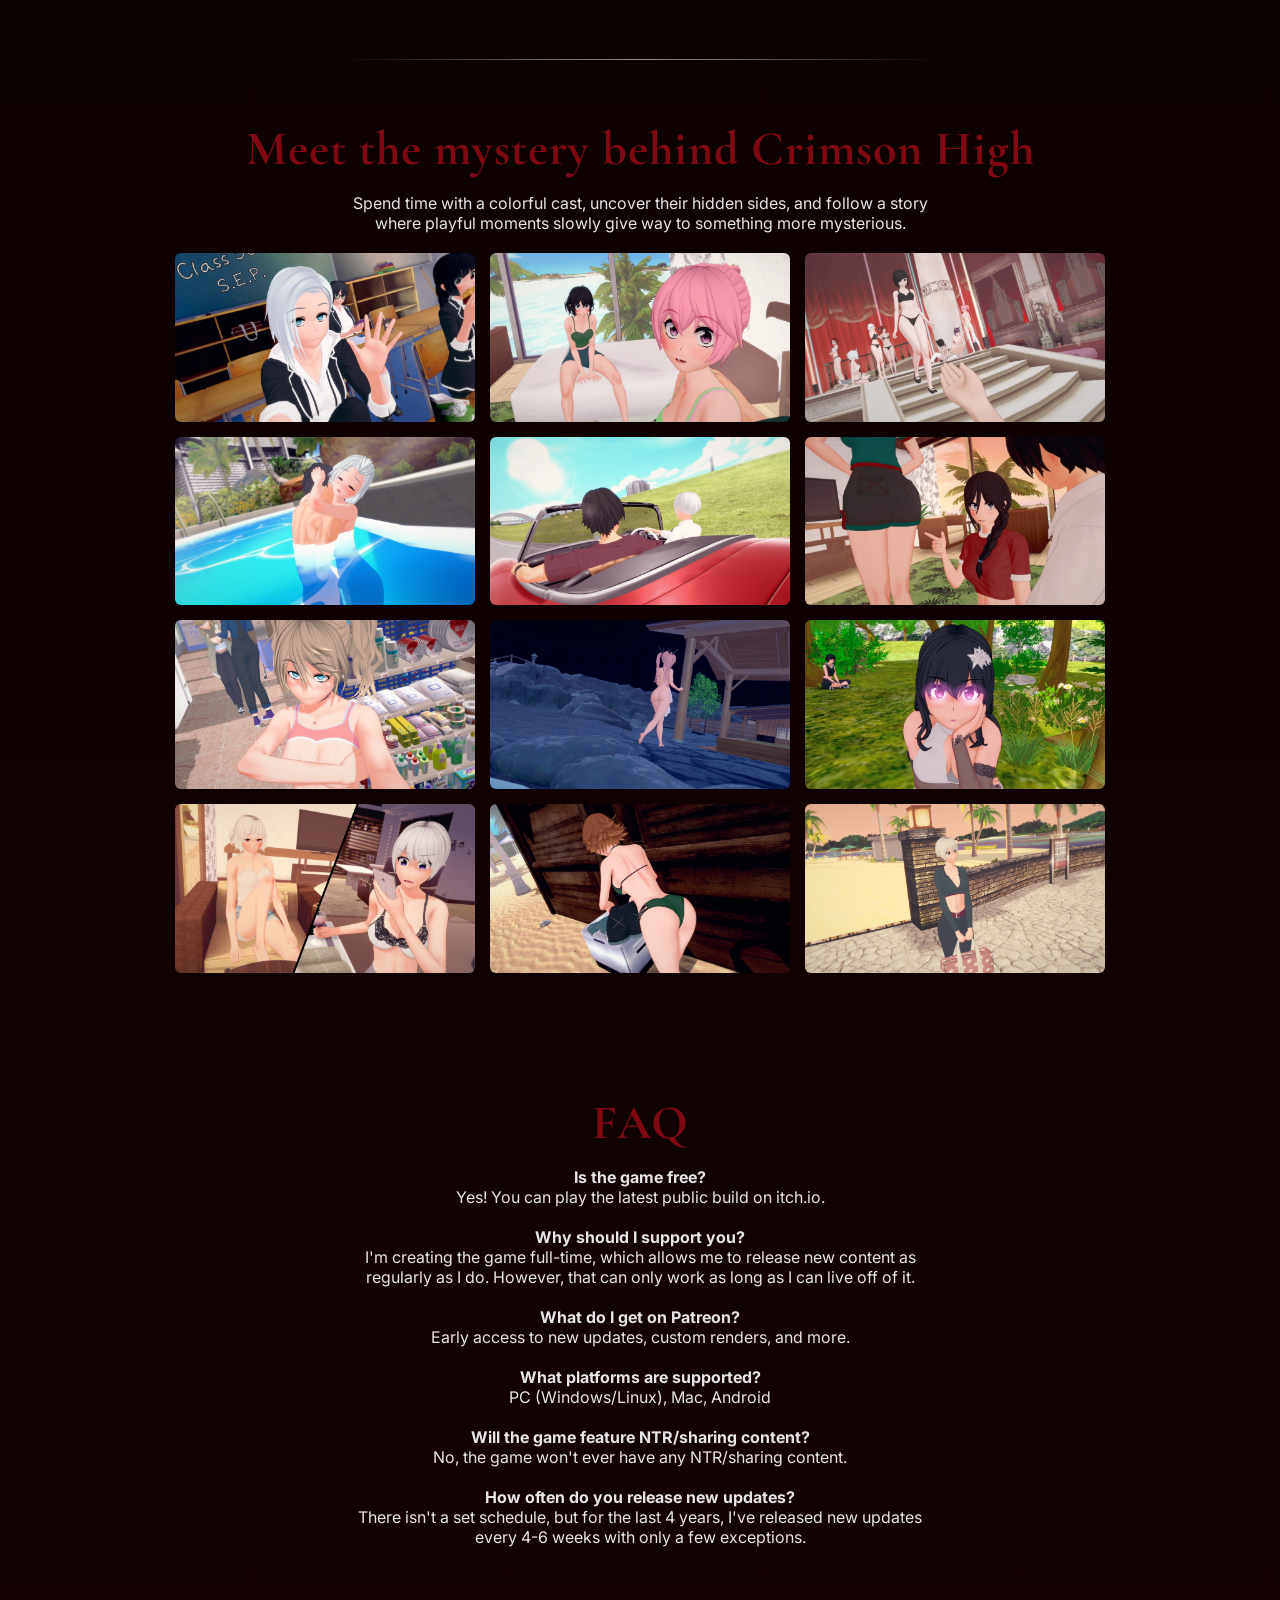
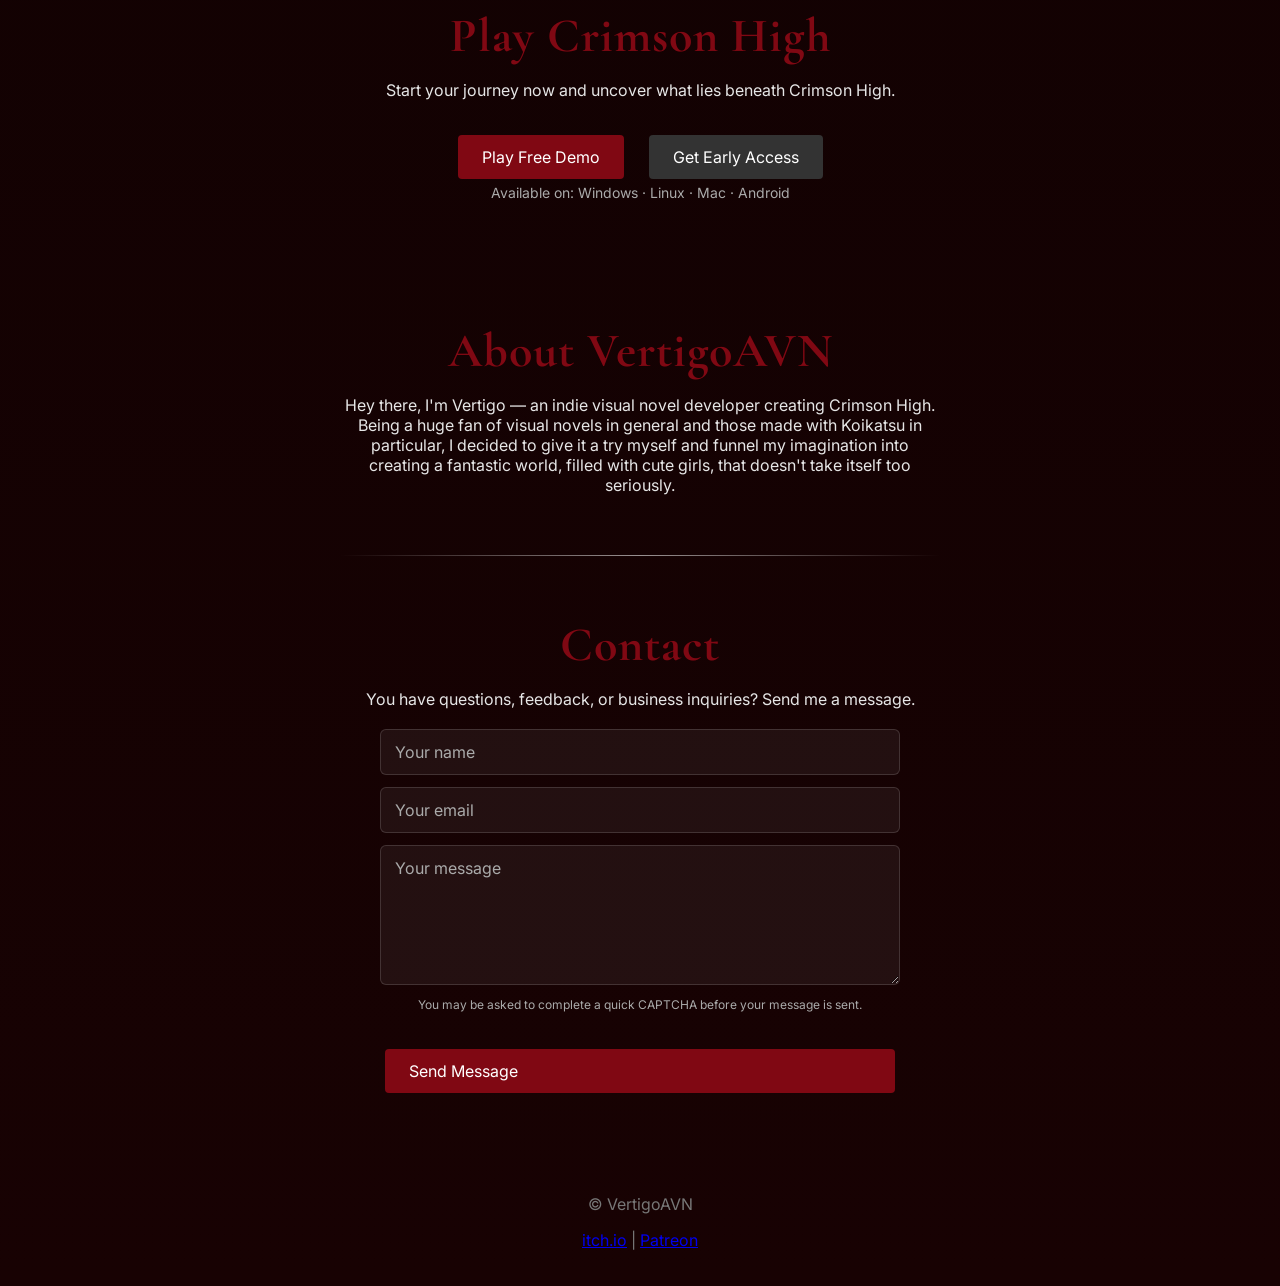
==== commit 436f2b8d: "Added new fonts" ====
--- a/index.html
+++ b/index.html
@@ -11,6 +11,11 @@
   <meta property="og:url" content="https://vertigoavn.com" />
   <meta property="og:type" content="website" />
   <meta name="twitter:card" content="summary_large_image" />
+  
+  <link rel="preconnect" href="https://fonts.googleapis.com">
+  <link rel="preconnect" href="https://fonts.gstatic.com" crossorigin>
+  <link href="https://fonts.googleapis.com/css2?family=Inter:wght@400;600;700&display=swap" rel="stylesheet">
+  <link href="https://fonts.googleapis.com/css2?family=Cinzel:wght@400..900&family=Cormorant+Garamond:ital,wght@0,300..700;1,300..700&family=IM+Fell+English+SC&family=Jersey+15&family=MedievalSharp&family=Micro+5&display=swap" rel="stylesheet">
 </head>
 
 <body>
@@ -37,7 +42,16 @@
 	The deeper you get, the harder it becomes to tell
 	what's real.. and who you can trust.
   </p>
-
+</section>
+
+<div class="divider"></div>
+
+<section class="section" id="CTA">
+  <h1 class="cta-title-1"><span class="accent">Choose your path</span></h1>
+  <h1 class="cta-title-2">ENTER CRIMSON HIGH</h1>
+  <p>
+  Play the free version, or support development to get early access to new builds, custom content, and behind-the-scenes updates.
+  </p>
   <div class="buttons">
     <a href="https://vertigoavn.itch.io/crimsonhigh"
      class="btn primary-btn"
@@ -134,7 +148,7 @@
 <div class="divider"></div>
 
 <section class="section" id="early-access">
-  <h1><span class="accent">Early Access</span></h1>
+  <h2><span class="accent">Early Access</span></h2>
 
   <p>
     Support Crimson High and get access to the latest development builds before public release.
--- a/style.css
+++ b/style.css
@@ -1,6 +1,6 @@
 body {
   margin: 0;
-  font-family: Arial, sans-serif;
+  font-family: Inter, sans-serif;
   background: linear-gradient(to bottom, #000, #180203);
   color: #e6e6e6;
 }
@@ -19,6 +19,29 @@
 
   background-size: cover;
   background-position: center;
+}
+
+h1, h2, h3 {
+  font-family: Cormorant Garamond, serif;
+  letter-spacing: 1px;
+}
+
+h1 {
+  font-size: clamp(24px, 6vw, 58px);	
+}
+
+h2 {
+  font-size: clamp(24px, 6vw, 48px);	
+}
+
+.cta-title-1 {
+  font-size: clamp(12px, 6vw, 32px);
+  margin: 0;
+}
+
+.cta-title-2 {
+  font-size: clamp(48px, 6vw, 62px);
+  margin: 0;
 }
 
 .logo {
@@ -91,7 +114,7 @@
   background: rgba(160, 0, 42, 0.08);
   border: 1px solid rgba(160, 0, 42, 0.2);
   border-radius: 10px;
-  padding: 40px 20px;
+  padding: 0px 20px 60px;
 }
 
 .badge {
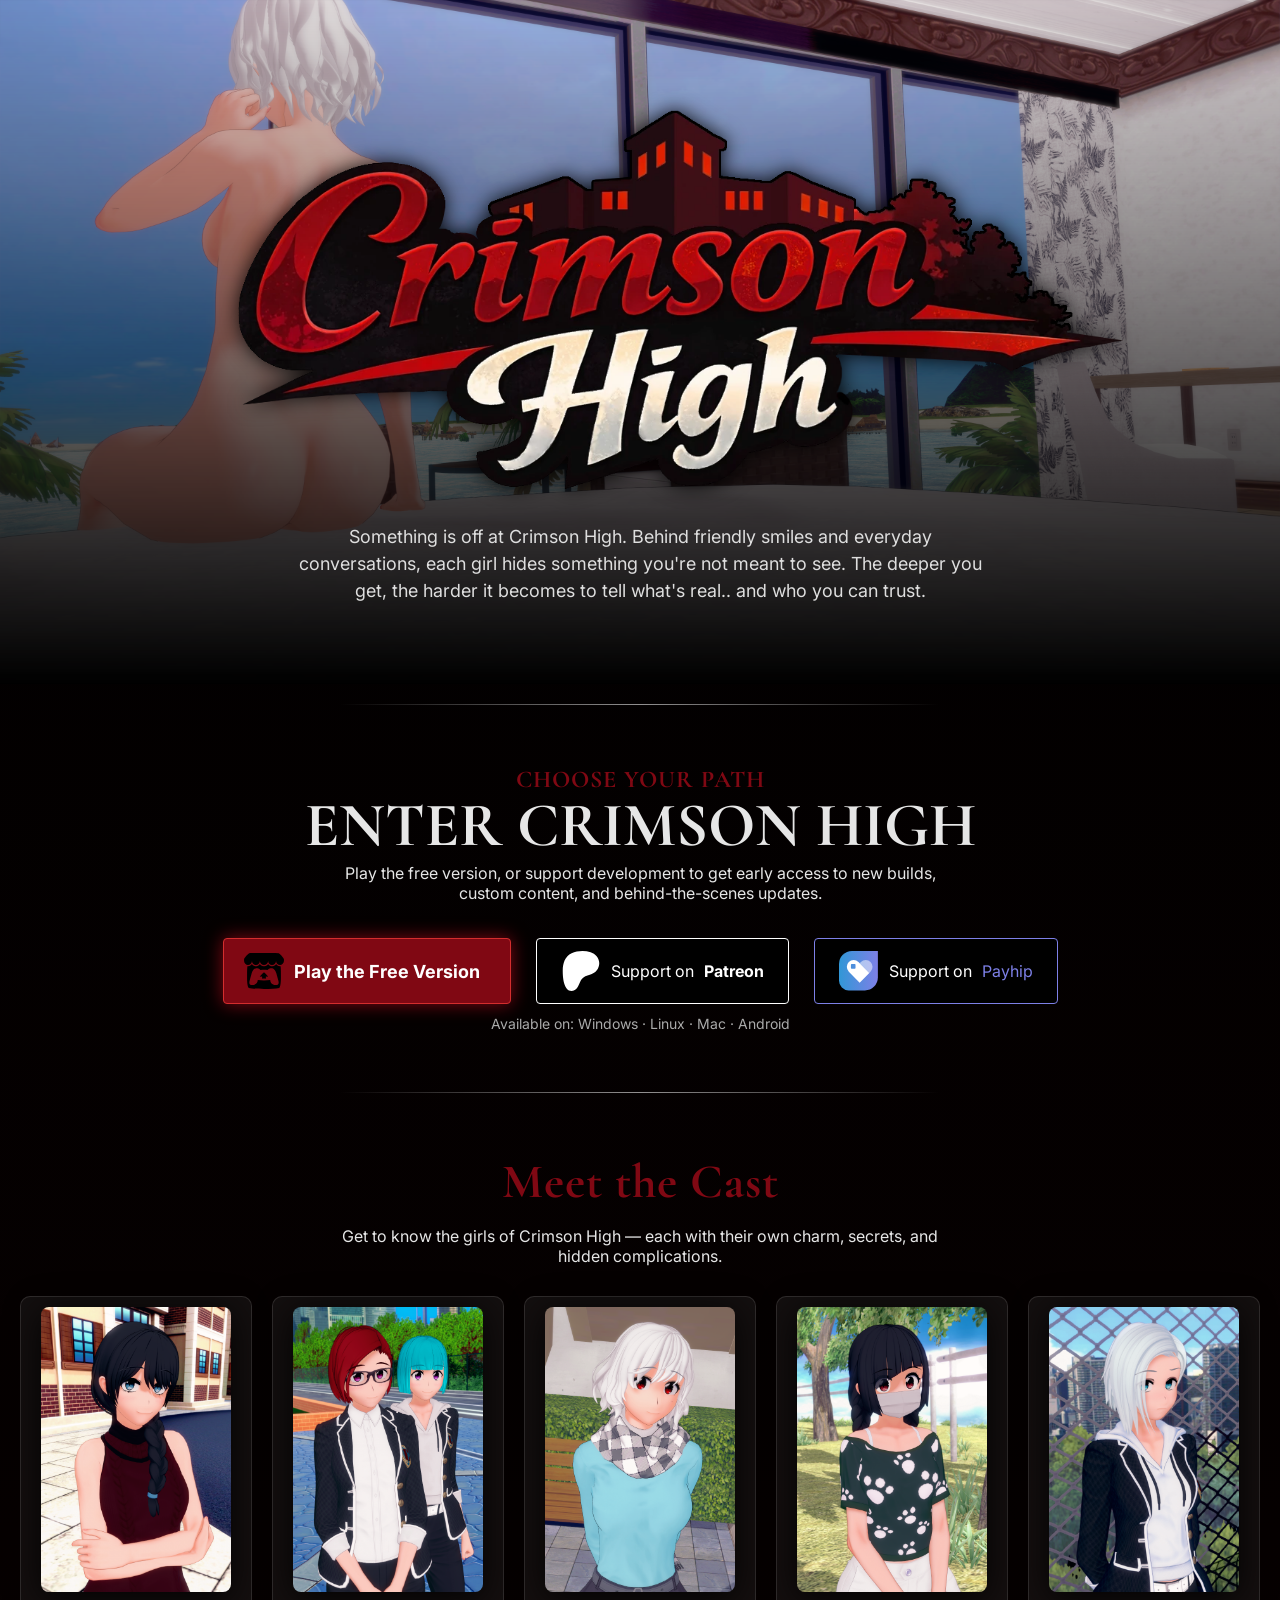
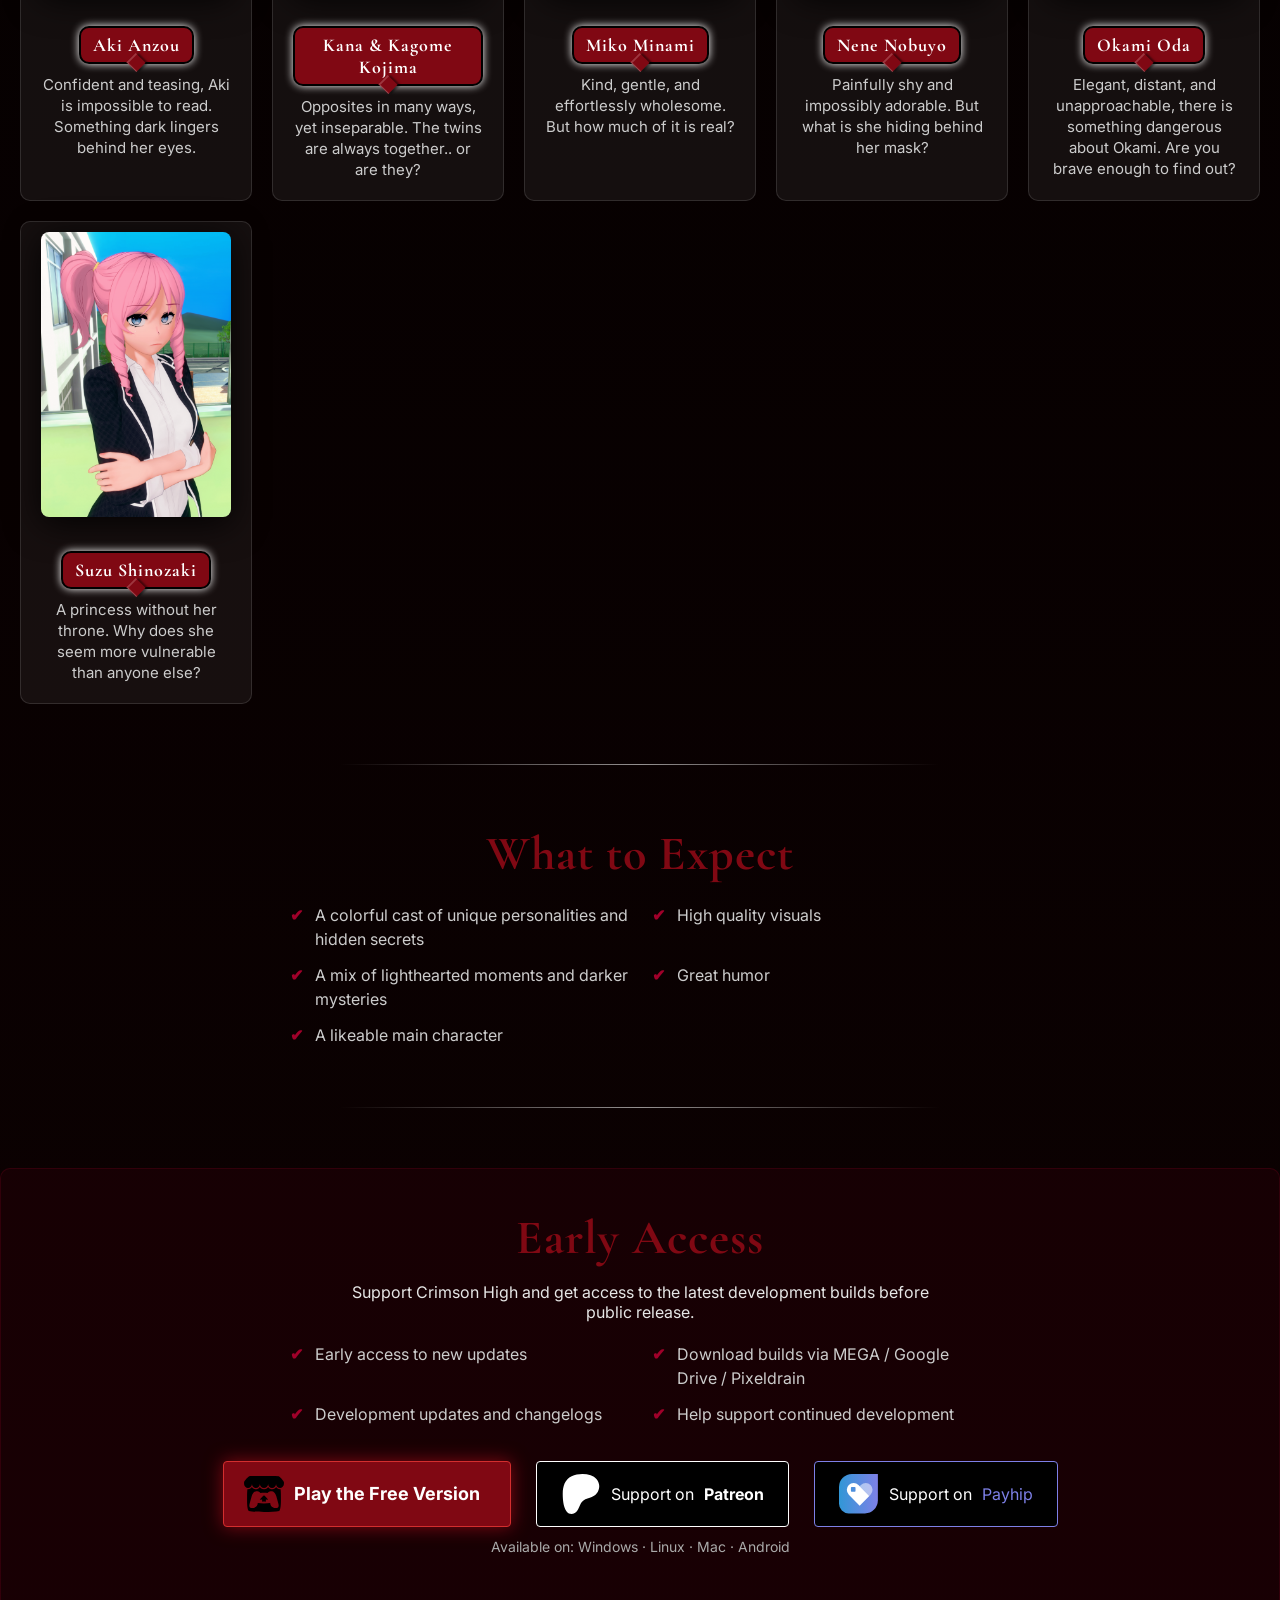
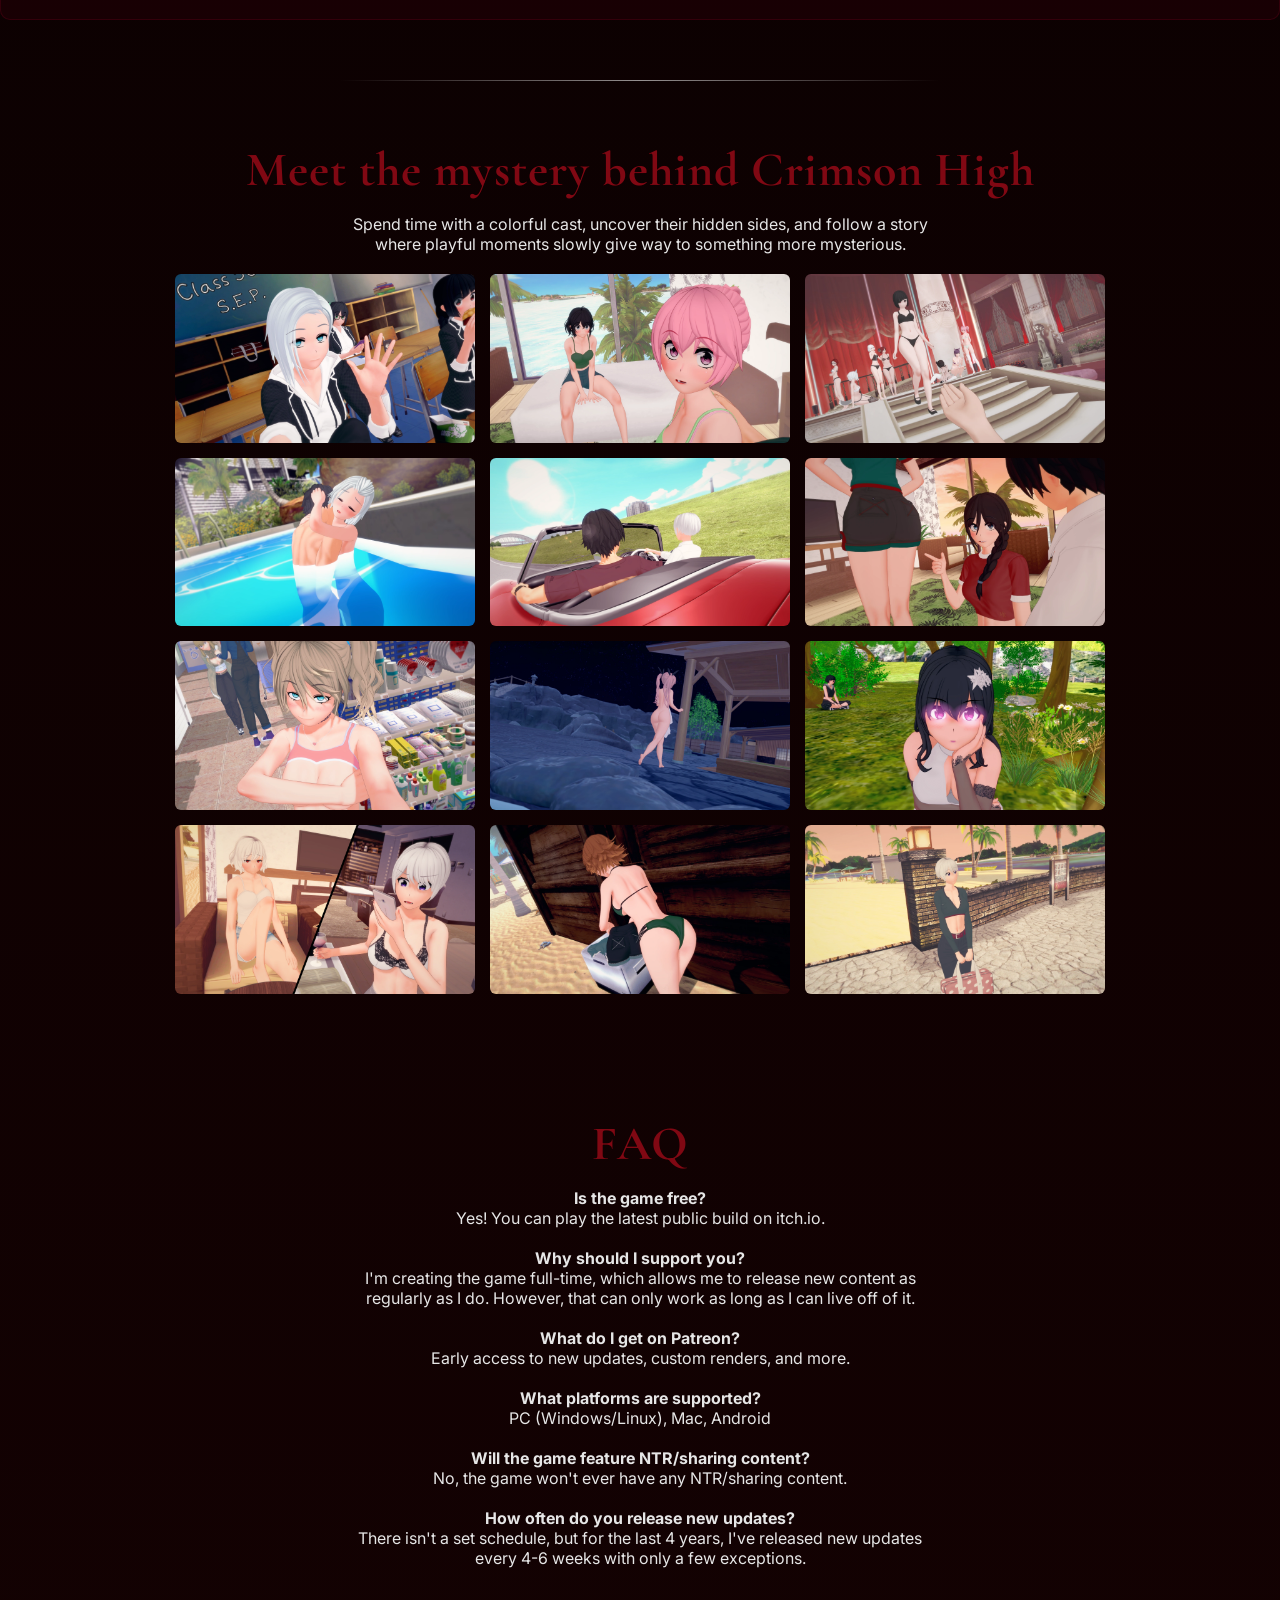
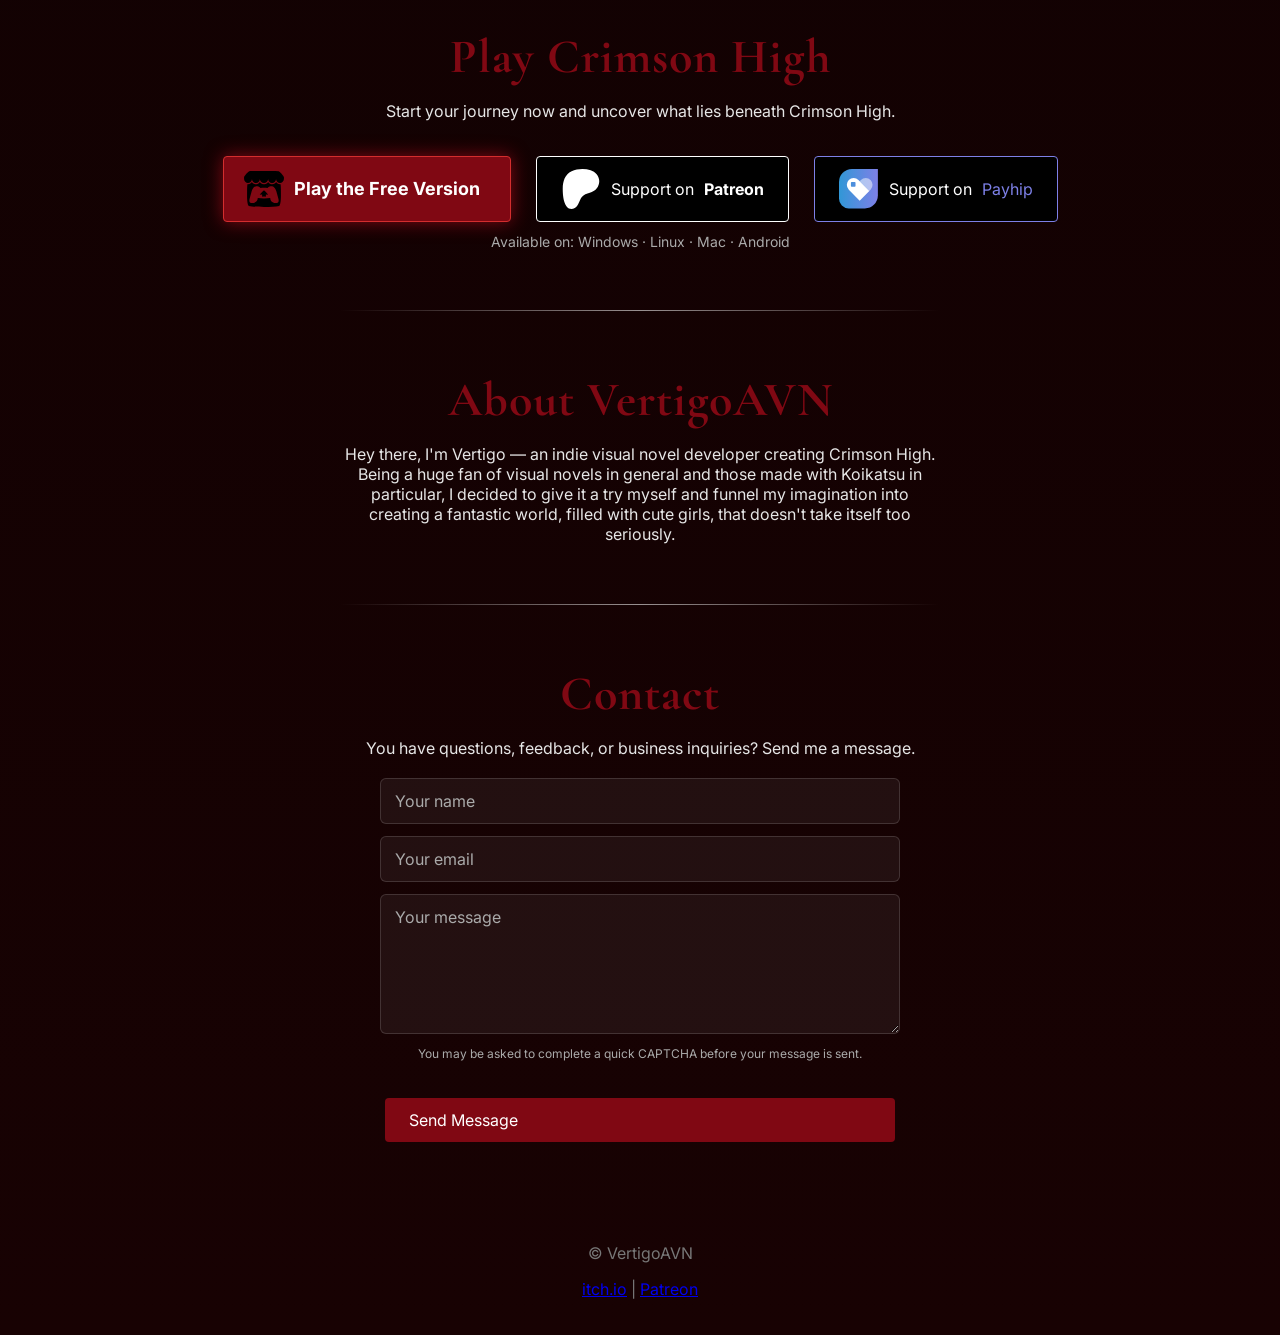
==== commit 5bf44afe: "CTA Button polish" ====
--- a/index.html
+++ b/index.html
@@ -47,7 +47,7 @@
 <div class="divider"></div>
 
 <section class="section" id="CTA">
-  <h1 class="cta-title-1"><span class="accent">Choose your path</span></h1>
+  <h1 class="cta-title-1"><span class="accent">CHOOSE YOUR PATH</span></h1>
   <h1 class="cta-title-2">ENTER CRIMSON HIGH</h1>
   <p>
   Play the free version, or support development to get early access to new builds, custom content, and behind-the-scenes updates.
@@ -57,26 +57,30 @@
      class="btn primary-btn"
      target="_blank"
      rel="noopener noreferrer">
-	 <img src="assets/icons/itch_logo.svg" alt="" class="icon">
+	 <img src="assets/icons/itch_logo.svg" alt="" class="icon_itch">
     Play the Free Version
   </a>
 
   <a href="https://www.patreon.com/crimsonhigh"
-     class="btn support-btn"
-     target="_blank"
-     rel="noopener noreferrer">
-    <img src="assets/icons/patreon_logo.svg" alt="" class="icon">
-    Patreon Early Access
+     class="btn support-btn patreon"
+     target="_blank"
+     rel="noopener noreferrer">
+    <img src="assets/icons/patreon_logo.svg" alt="" class="icon_patreon">
+    Support on<span class="accent-patreon">Patreon</span>
   </a>
 
   <a href="https://payhip.com/b/b4dPu"
-     class="btn support-btn"
-     target="_blank"
-     rel="noopener noreferrer">
-    <img src="assets/icons/payhip_logo.svg" alt="">
-    Payhip Early Access
-  </a>
-  </div>
+     class="btn support-btn payhip"
+     target="_blank"
+     rel="noopener noreferrer">
+    <img src="assets/icons/payhip_logo.svg" alt="" class="icon_payhip">
+    Support on<span class="accent-payhip">Payhip</span>
+  </a>
+  </div>
+  
+  <p class="platforms">
+    Available on: Windows · Linux · Mac · Android
+  </p>
 </section>
 
 <div class="divider"></div>
@@ -162,22 +166,33 @@
   </ul>
 
   <div class="buttons">
-    <a href="https://payhip.com/b/b4dPu"
-       class="btn"
-       target="_blank"
-       rel="noopener noreferrer">
-      Payhip
-    </a>
-	<a href="https://patreon.com/crimsonhigh"
-       class="btn"
-       target="_blank"
-       rel="noopener noreferrer">
-      Patreon
-    </a>
-  </div>
-
-  <p class="early-note">
-    You’ll be redirected to a secure checkout. Access is granted immediately after purchase.
+    <a href="https://vertigoavn.itch.io/crimsonhigh"
+     class="btn primary-btn"
+     target="_blank"
+     rel="noopener noreferrer">
+	 <img src="assets/icons/itch_logo.svg" alt="" class="icon_itch">
+    Play the Free Version
+  </a>
+
+  <a href="https://www.patreon.com/crimsonhigh"
+     class="btn support-btn patreon"
+     target="_blank"
+     rel="noopener noreferrer">
+    <img src="assets/icons/patreon_logo.svg" alt="" class="icon_patreon">
+    Support on<span class="accent-patreon">Patreon</span>
+  </a>
+
+  <a href="https://payhip.com/b/b4dPu"
+     class="btn support-btn payhip"
+     target="_blank"
+     rel="noopener noreferrer">
+    <img src="assets/icons/payhip_logo.svg" alt="" class="icon_payhip">
+    Support on<span class="accent-payhip">Payhip</span>
+  </a>
+  </div>
+
+  <p class="platforms">
+    Available on: Windows · Linux · Mac · Android
   </p>
 </section>
 
@@ -239,8 +254,29 @@
   <p>Start your journey now and uncover what lies beneath Crimson High.</p>
 
   <div class="buttons">
-    <a href="https://vertigoavn.itch.io/crimsonhigh" class="btn">Play Free Demo</a>
-    <a href="https://www.patreon.com/crimsonhigh" class="btn secondary">Get Early Access</a>
+    <a href="https://vertigoavn.itch.io/crimsonhigh"
+     class="btn primary-btn"
+     target="_blank"
+     rel="noopener noreferrer">
+	 <img src="assets/icons/itch_logo.svg" alt="" class="icon_itch">
+    Play the Free Version
+  </a>
+
+  <a href="https://www.patreon.com/crimsonhigh"
+     class="btn support-btn patreon"
+     target="_blank"
+     rel="noopener noreferrer">
+    <img src="assets/icons/patreon_logo.svg" alt="" class="icon_patreon">
+    Support on<span class="accent-patreon">Patreon</span>
+  </a>
+
+  <a href="https://payhip.com/b/b4dPu"
+     class="btn support-btn payhip"
+     target="_blank"
+     rel="noopener noreferrer">
+    <img src="assets/icons/payhip_logo.svg" alt="" class="icon_payhip">
+    Support on<span class="accent-payhip">Payhip</span>
+  </a>
   </div>
   
   <p class="platforms">
--- a/style.css
+++ b/style.css
@@ -35,13 +35,15 @@
 }
 
 .cta-title-1 {
-  font-size: clamp(12px, 6vw, 32px);
+  font-size: clamp(12px, 6vw, 24px);
   margin: 0;
+  margin-bottom: -6px;
 }
 
 .cta-title-2 {
   font-size: clamp(48px, 6vw, 62px);
   margin: 0;
+  letter-spacing: 0px;
 }
 
 .logo {
@@ -114,7 +116,7 @@
   background: rgba(160, 0, 42, 0.08);
   border: 1px solid rgba(160, 0, 42, 0.2);
   border-radius: 10px;
-  padding: 0px 20px 60px;
+  padding: 0px 20px 44px;
 }
 
 .badge {
@@ -153,7 +155,7 @@
   font: inherit;
 }
 
-.icon {
+.icon_itch {
 	position: relative;
 	top: -0px;
 	left: -10px;
@@ -163,6 +165,7 @@
   display: inline-flex;
   background: #800813;
   color: #fff;
+  border: 1px solid #d32e2e;
 
   font-size: 18px;
   font-weight: bold;
@@ -184,8 +187,49 @@
   gap: 10px;
 }
 
+.patreon {
+  background: #000000;
+  color: #fff;
+  border: 1px solid #fff;
+
+  display: flex;
+  align-items: center;
+  gap: 10px;
+}
+
+.payhip {
+  background: #000000;
+  color: #fff;
+  border: 1px solid #7d80e7;
+
+  display: flex;
+  align-items: center;
+  gap: 10px;
+}
+
+.accent-patreon {
+  color: #fff;
+  font-weight: bold;
+  margin: 0;
+  padding: 0;
+}
+
+.accent-payhip {
+  color: #7d80e7;
+  margin: 0;
+  padding: 0;
+}
+
 .support-btn:hover {
   background: rgba(255,255,255,0.44);
+}
+
+.patreon:hover {
+  background: #313131;
+}
+
+.payhip:hover {
+  background: #363647;
 }
 
 .primary-btn img {
@@ -215,6 +259,7 @@
 }
 
 .platforms {
+  padding-top: 6px;
   margin-top: 12px;
   color: #aaa;
   font-size: 14px;
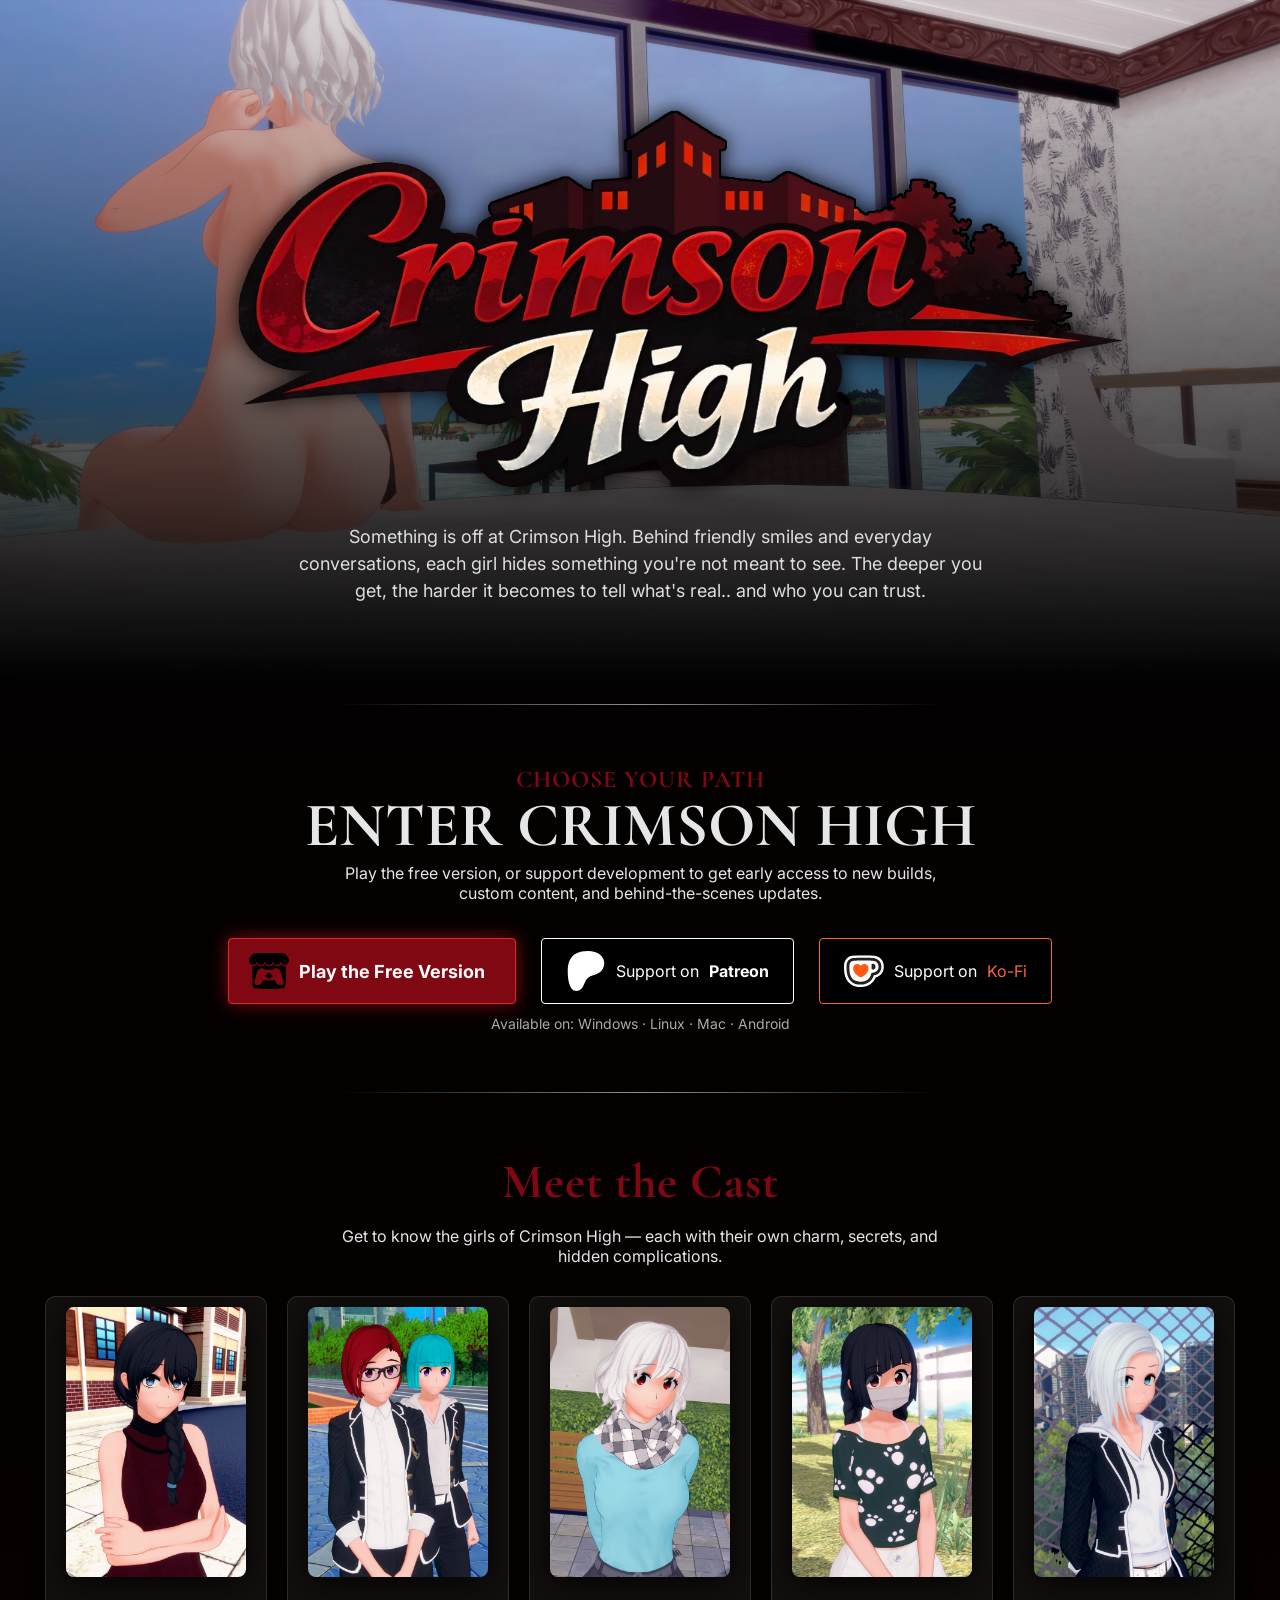
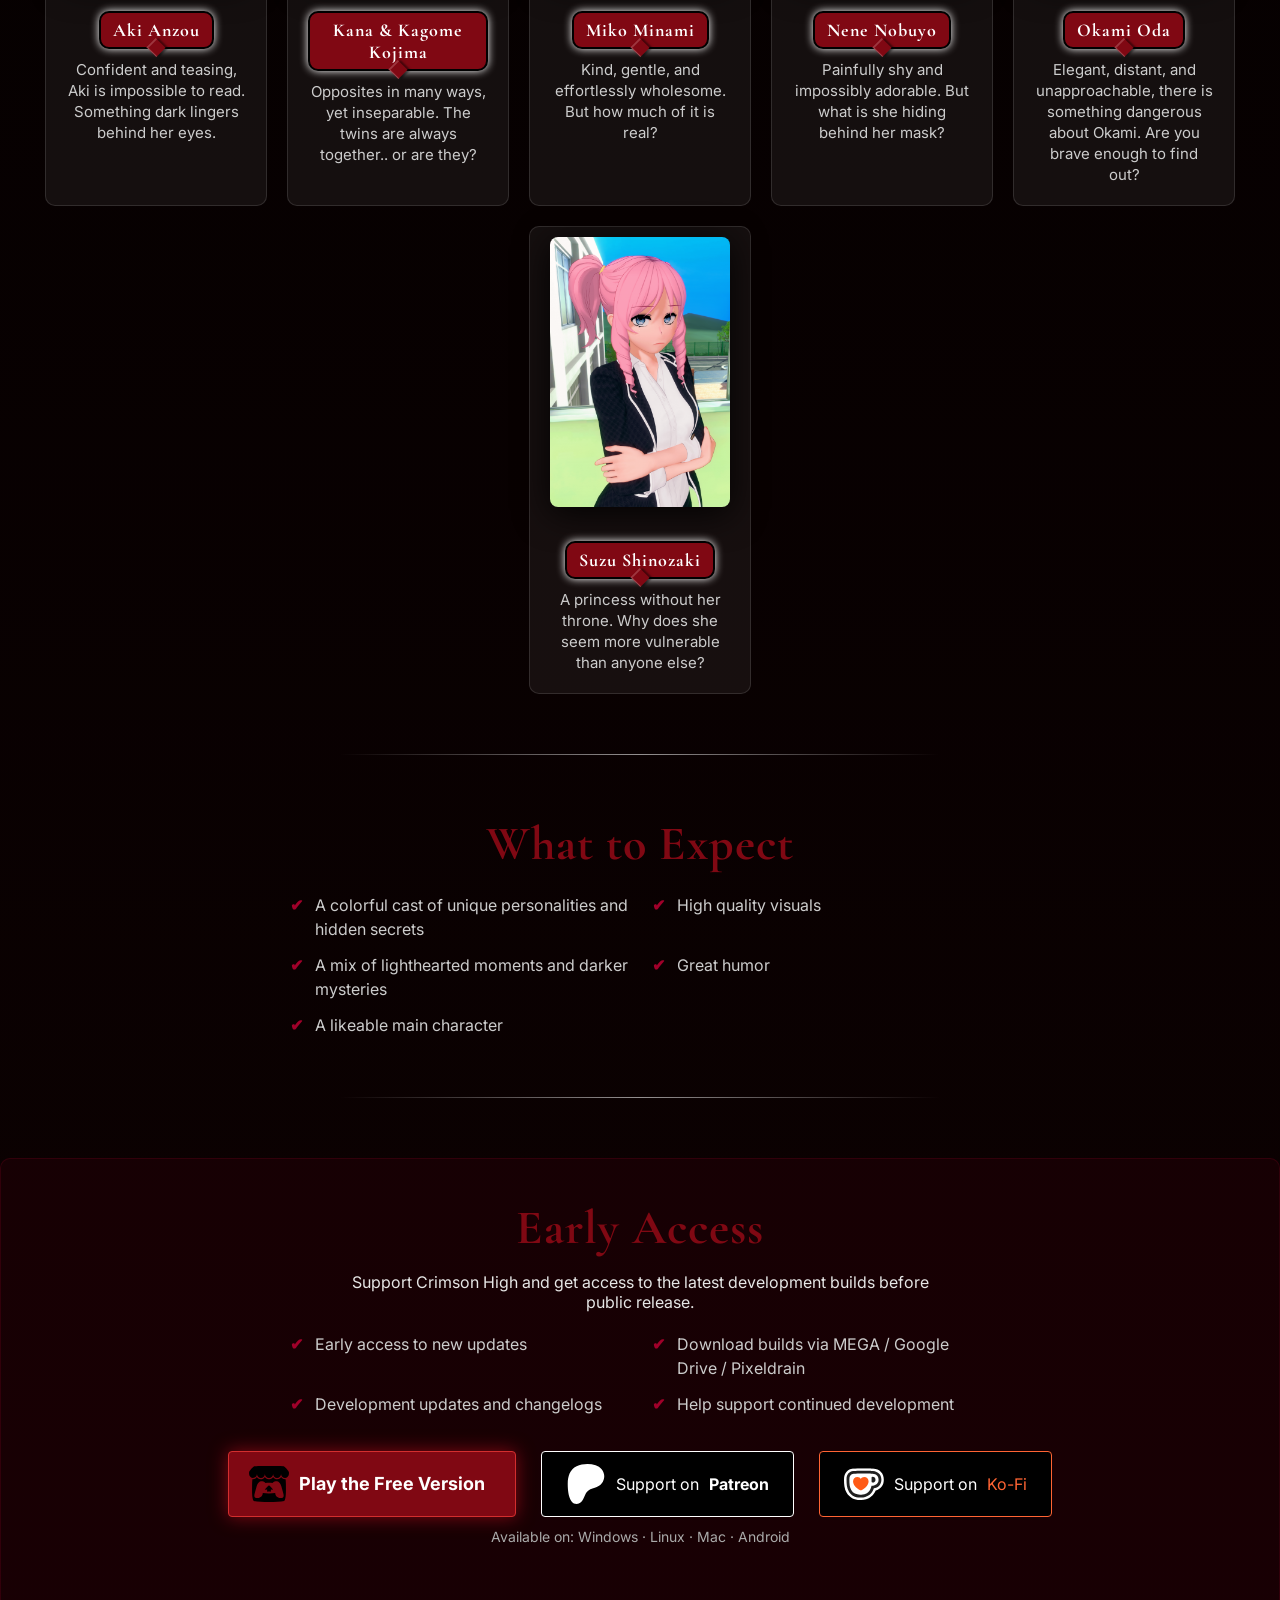
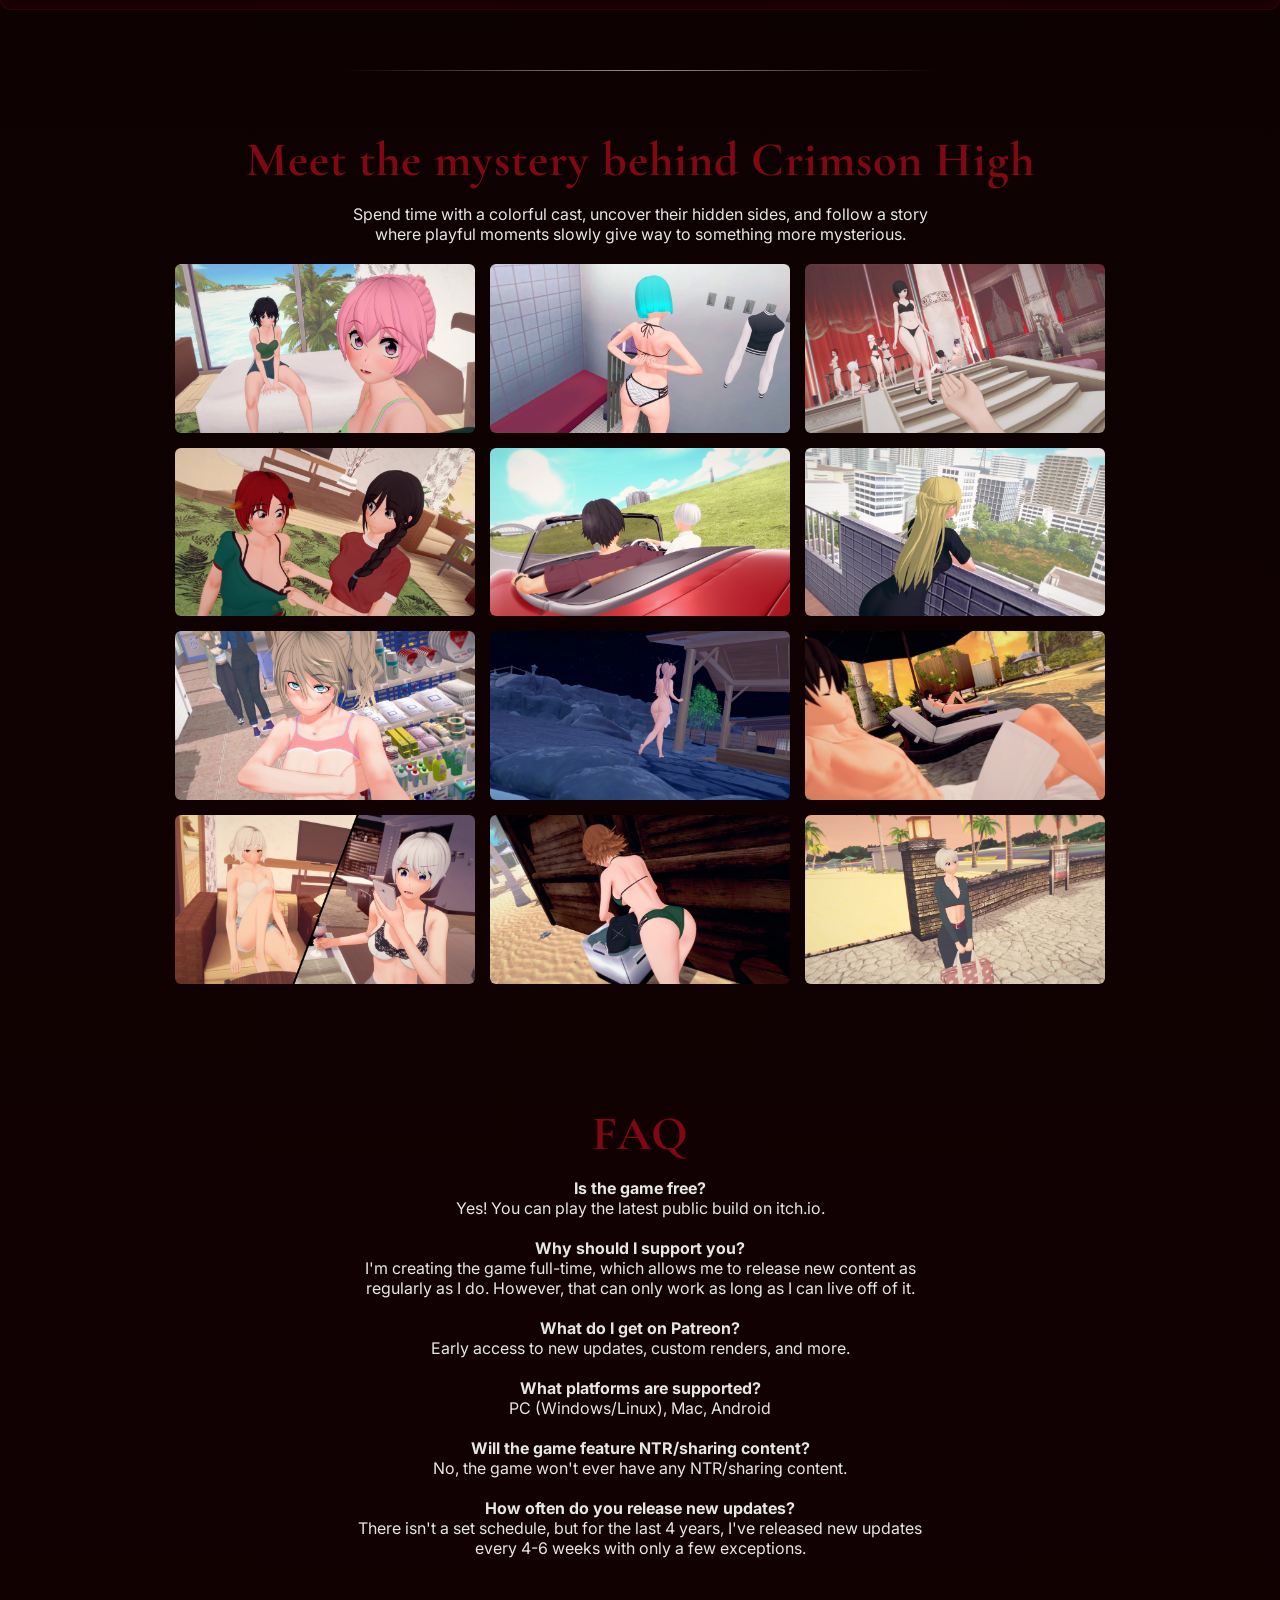
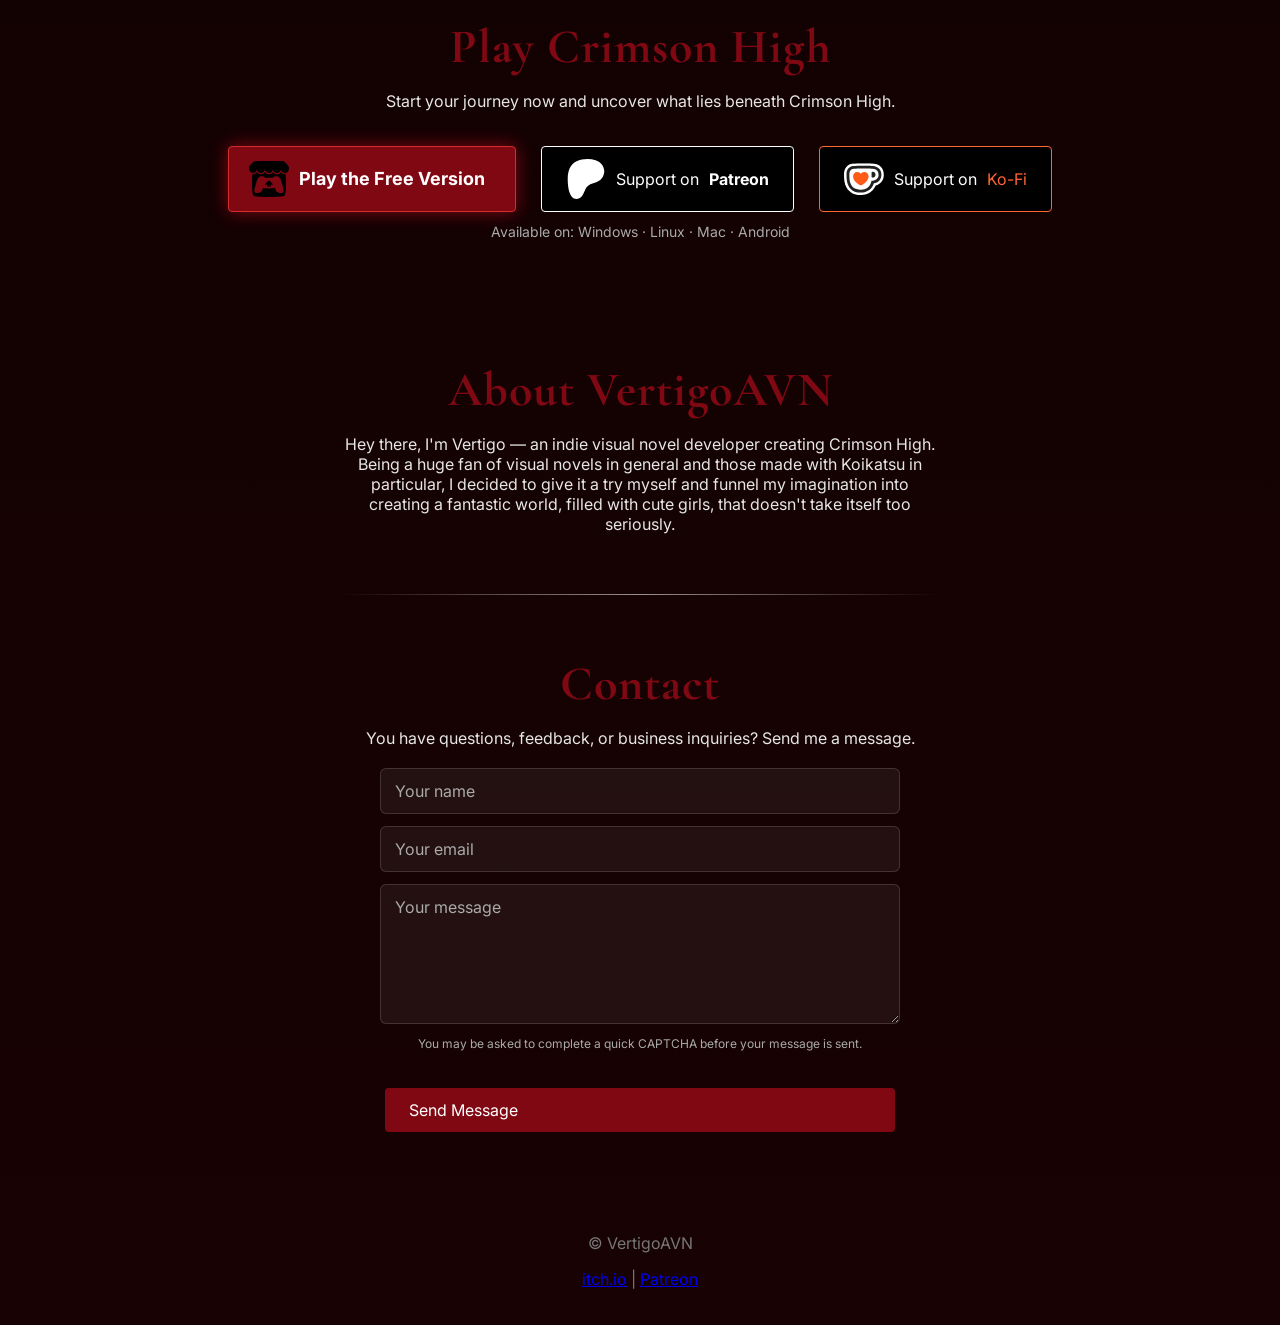
==== commit b049e823: "Final polishing" ====
--- a/index.html
+++ b/index.html
@@ -69,12 +69,12 @@
     Support on<span class="accent-patreon">Patreon</span>
   </a>
 
-  <a href="https://payhip.com/b/b4dPu"
-     class="btn support-btn payhip"
-     target="_blank"
-     rel="noopener noreferrer">
-    <img src="assets/icons/payhip_logo.svg" alt="" class="icon_payhip">
-    Support on<span class="accent-payhip">Payhip</span>
+  <a href="https://ko-fi.com/vertigoavn"
+     class="btn support-btn kofi"
+     target="_blank"
+     rel="noopener noreferrer">
+    <img src="assets/icons/kofi_logo.svg" alt="" class="icon_payhip">
+    Support on<span class="accent-kofi">Ko-Fi</span>
   </a>
   </div>
   
@@ -182,12 +182,12 @@
     Support on<span class="accent-patreon">Patreon</span>
   </a>
 
-  <a href="https://payhip.com/b/b4dPu"
-     class="btn support-btn payhip"
-     target="_blank"
-     rel="noopener noreferrer">
-    <img src="assets/icons/payhip_logo.svg" alt="" class="icon_payhip">
-    Support on<span class="accent-payhip">Payhip</span>
+  <a href="https://ko-fi.com/vertigoavn"
+     class="btn support-btn kofi"
+     target="_blank"
+     rel="noopener noreferrer">
+    <img src="assets/icons/kofi_logo.svg" alt="" class="icon_payhip">
+    Support on<span class="accent-kofi">Ko-Fi</span>
   </a>
   </div>
 
@@ -270,12 +270,12 @@
     Support on<span class="accent-patreon">Patreon</span>
   </a>
 
-  <a href="https://payhip.com/b/b4dPu"
-     class="btn support-btn payhip"
-     target="_blank"
-     rel="noopener noreferrer">
-    <img src="assets/icons/payhip_logo.svg" alt="" class="icon_payhip">
-    Support on<span class="accent-payhip">Payhip</span>
+  <a href="https://ko-fi.com/vertigoavn"
+     class="btn support-btn kofi"
+     target="_blank"
+     rel="noopener noreferrer">
+    <img src="assets/icons/kofi_logo.svg" alt="" class="icon_payhip">
+    Support on<span class="accent-kofi">Ko-Fi</span>
   </a>
   </div>
   
@@ -439,5 +439,16 @@
     }
   }
 </script>
+
+<script src='https://storage.ko-fi.com/cdn/scripts/overlay-widget.js'></script>
+<script>
+  kofiWidgetOverlay.draw('VertigoAVN', {
+    'type': 'floating-chat',
+	'floating-chat.position': 'left',
+    'floating-chat.donateButton.text': 'Support Me',
+    'floating-chat.donateButton.background-color': '#800813',
+    'floating-chat.donateButton.text-color': '#fff'
+  });
+</script>
 </body>
 </html>
--- a/style.css
+++ b/style.css
@@ -197,10 +197,10 @@
   gap: 10px;
 }
 
-.payhip {
+.kofi {
   background: #000000;
   color: #fff;
-  border: 1px solid #7d80e7;
+  border: 1px solid #FF6433;
 
   display: flex;
   align-items: center;
@@ -214,8 +214,8 @@
   padding: 0;
 }
 
-.accent-payhip {
-  color: #7d80e7;
+.accent-kofi {
+  color: #FF6433;
   margin: 0;
   padding: 0;
 }
@@ -228,8 +228,8 @@
   background: #313131;
 }
 
-.payhip:hover {
-  background: #363647;
+.kofi:hover {
+  background: rgba(255,160,90,0.3);
 }
 
 .primary-btn img {
@@ -422,8 +422,9 @@
 }
 
 .characters {
-  display: grid;
-  grid-template-columns: repeat(auto-fit, minmax(220px, 1fr));
+  display: flex;
+  flex-wrap: wrap;
+  justify-content: center;
   gap: 20px;
   margin-top: 30px;
 }
@@ -472,6 +473,7 @@
   border-radius: 10px;
   padding: 40px 20px 20px;
   text-align: center;
+  width: 180px;
 
   overflow: visible;
 }
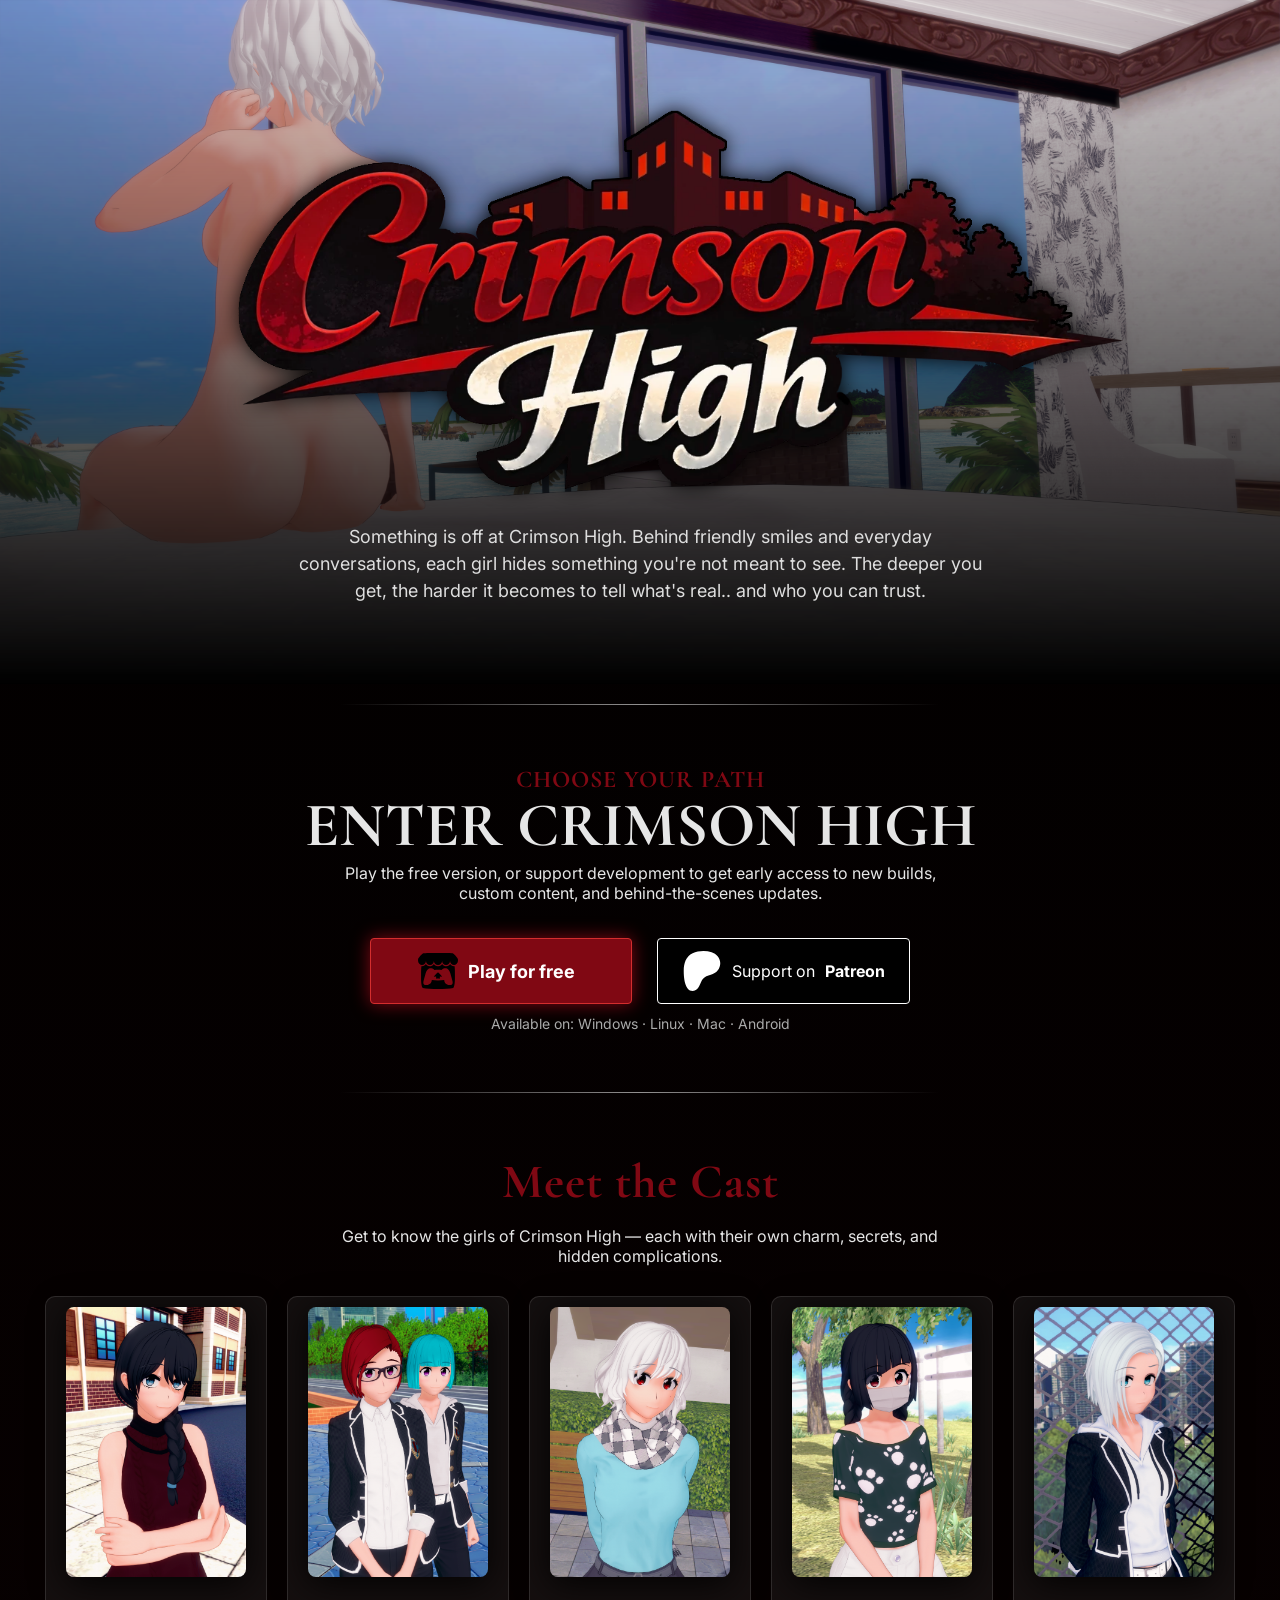
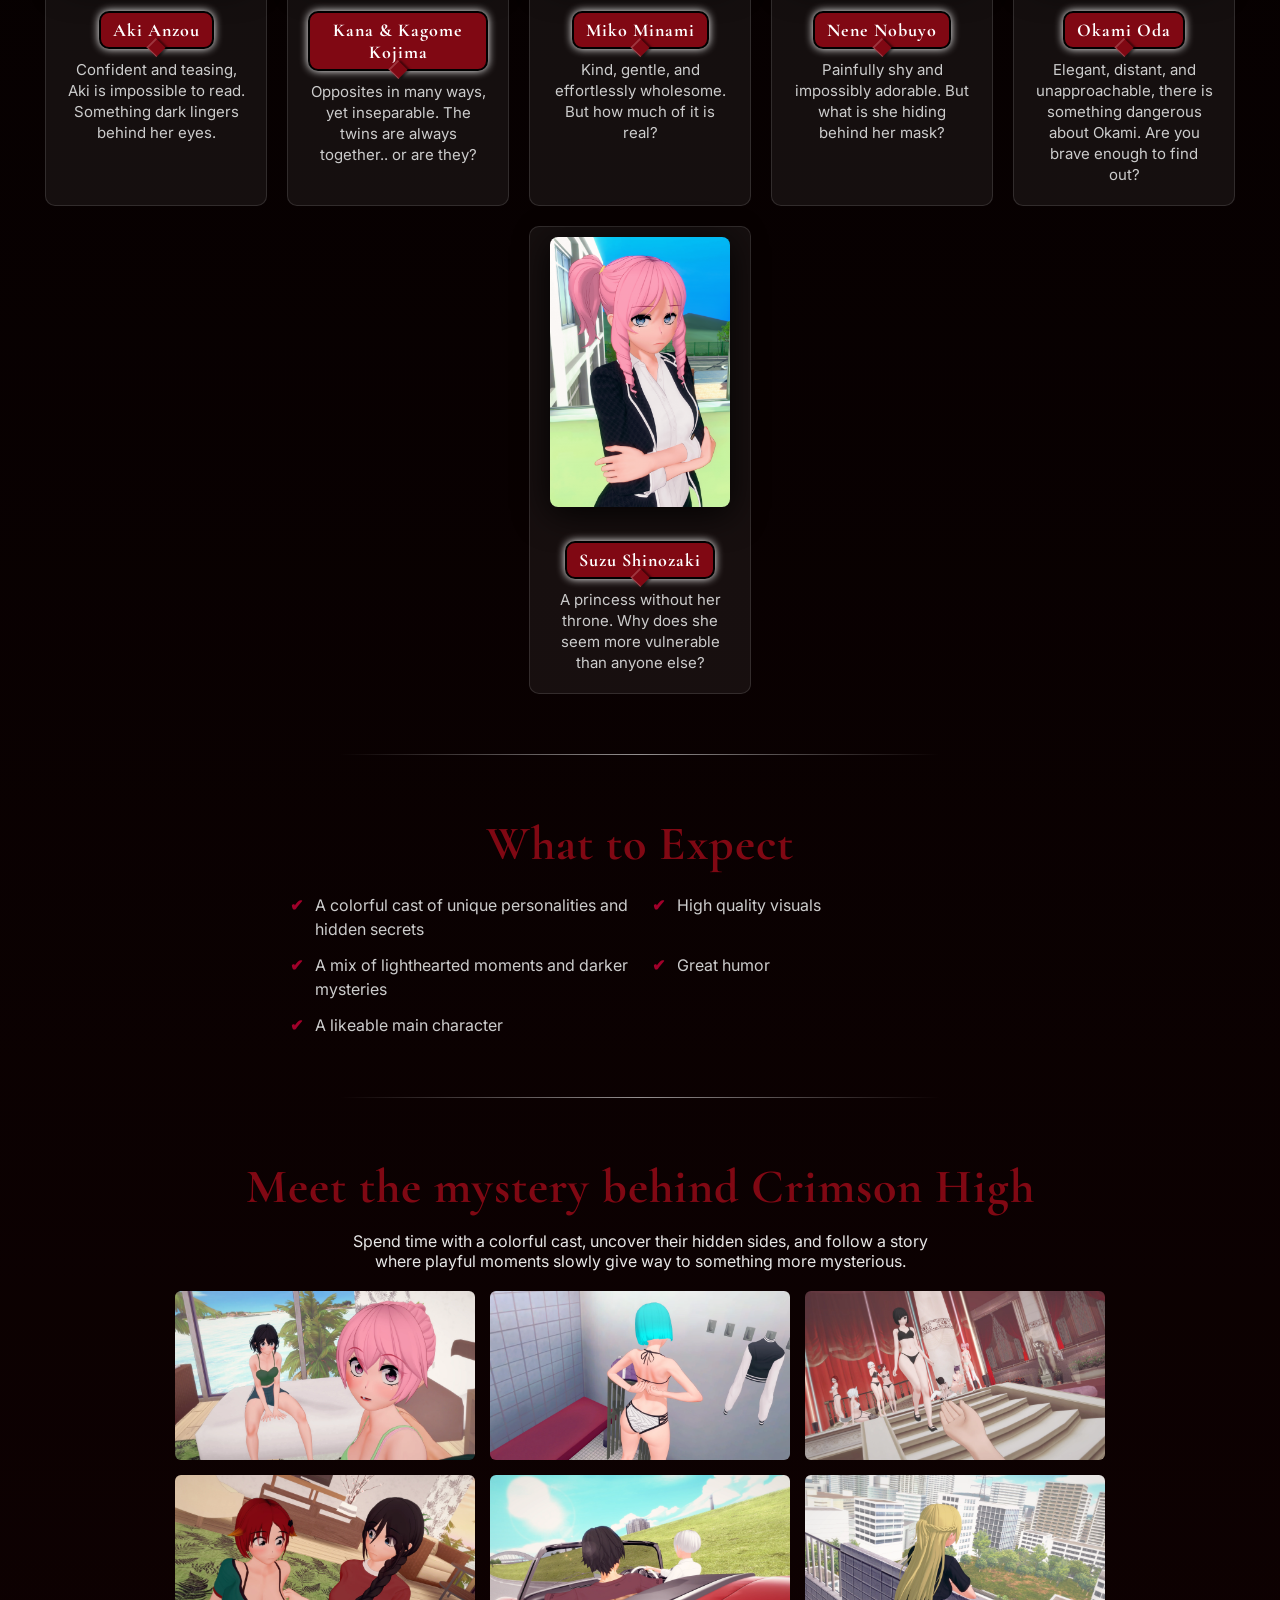
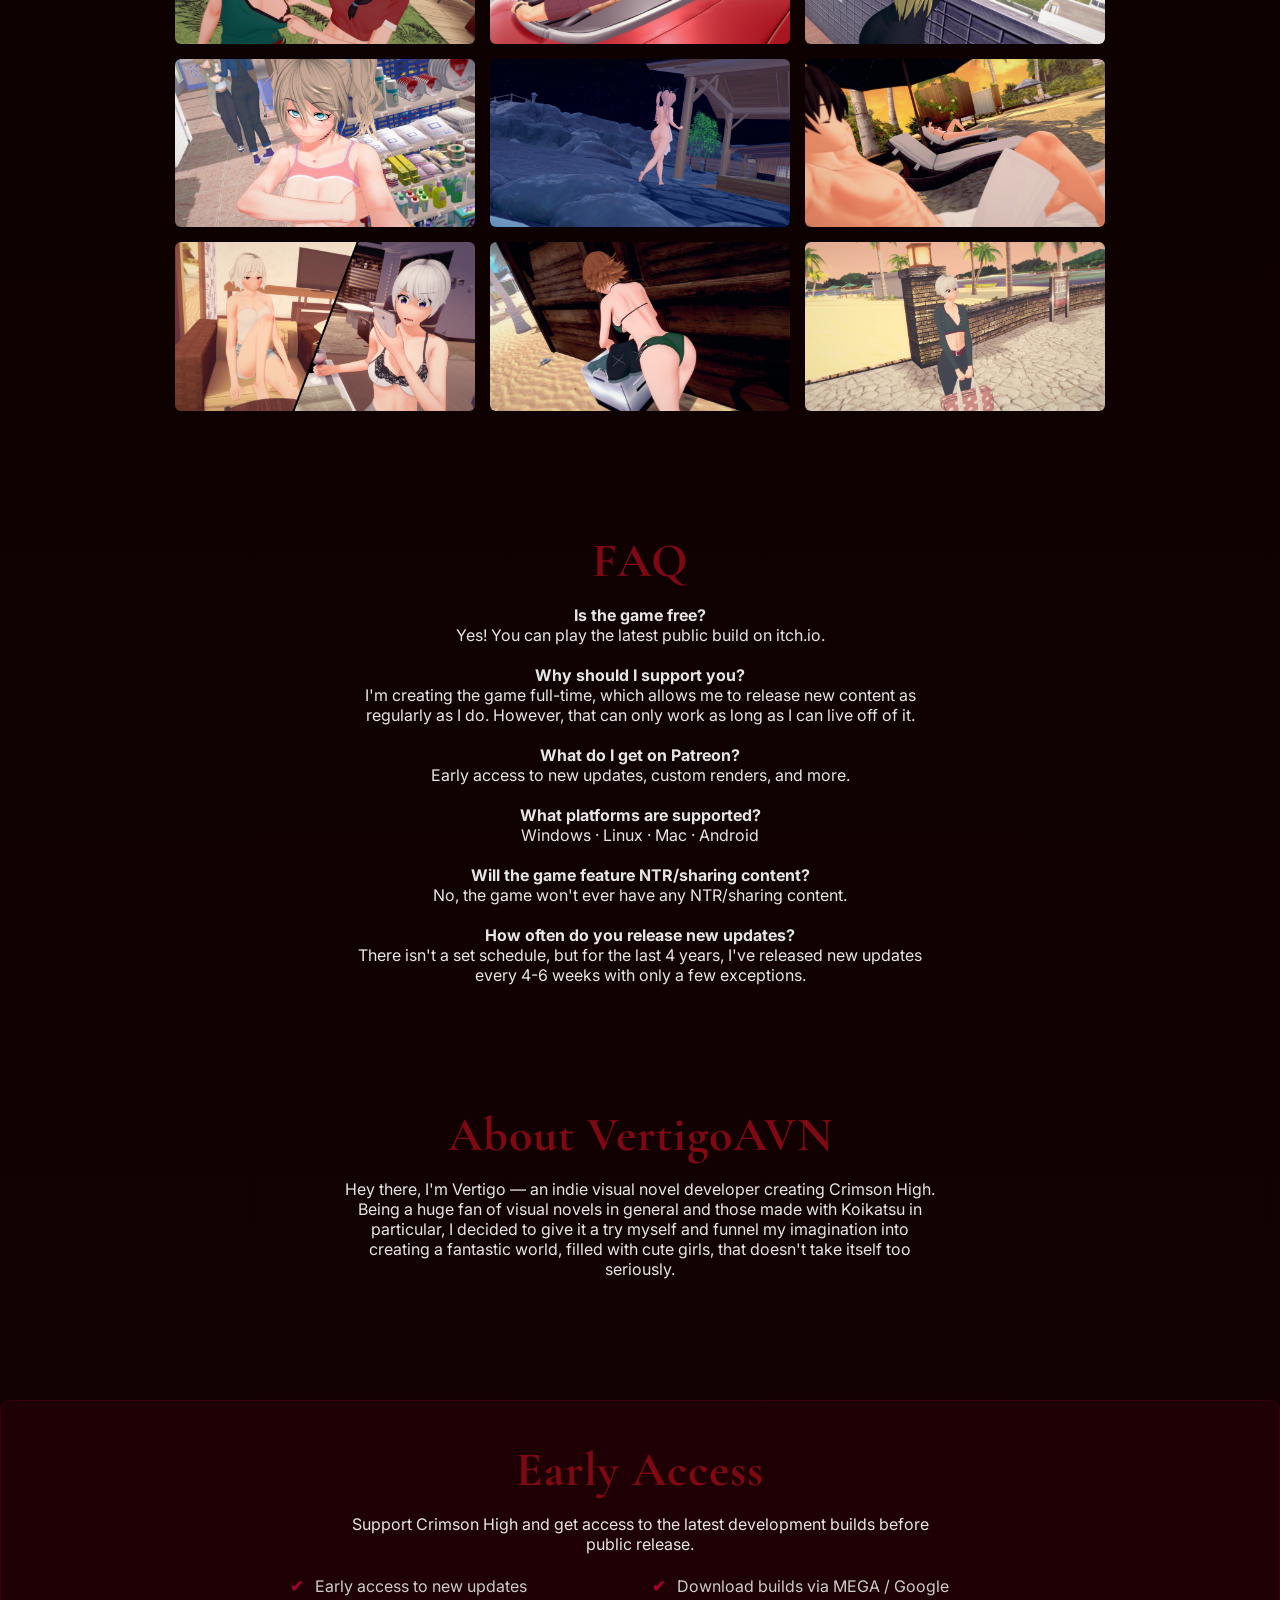
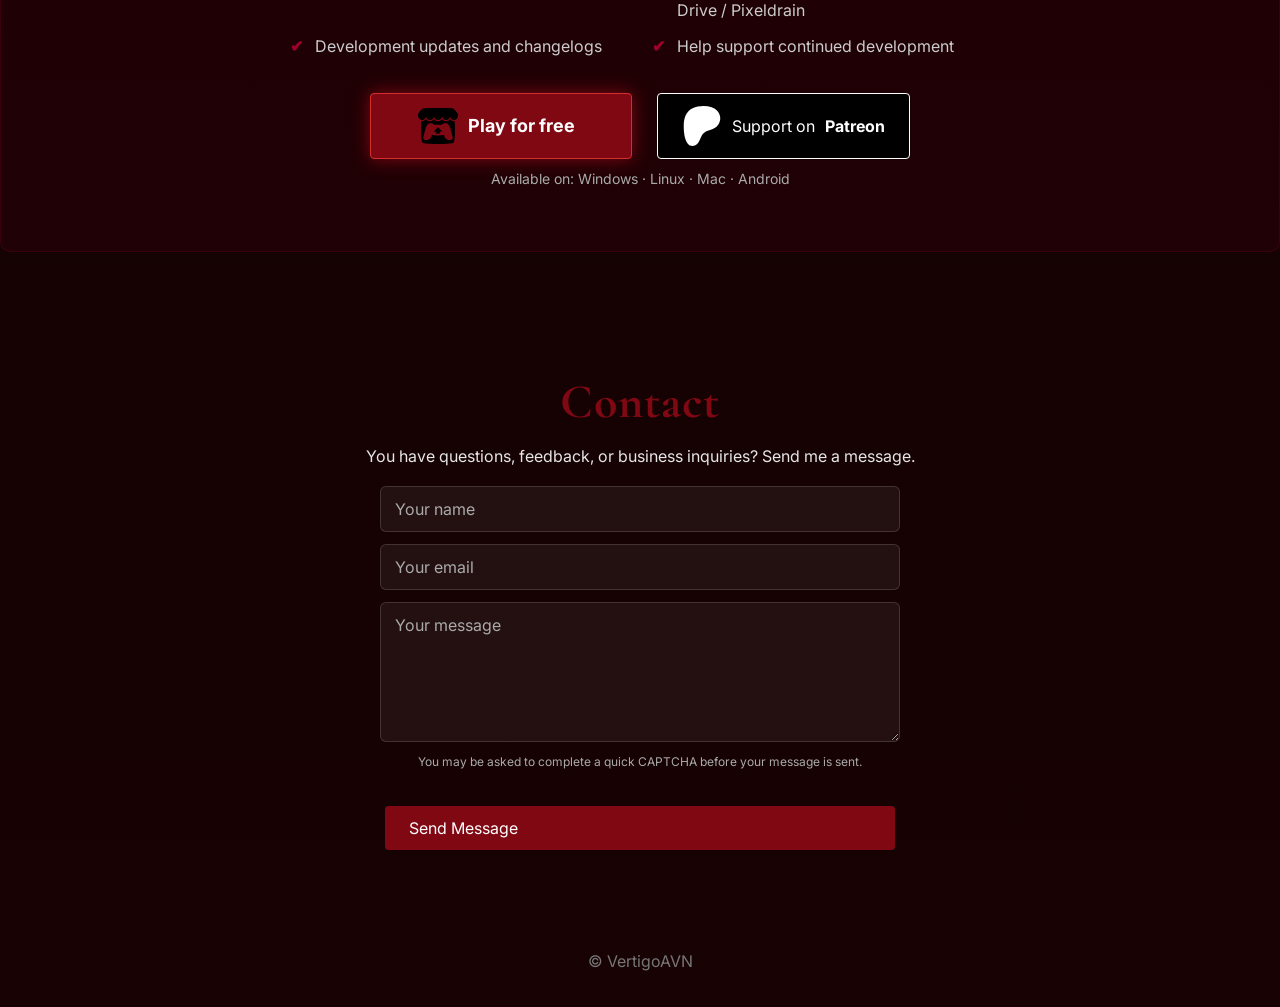
==== commit c890815a: "Removed KoFi" ====
--- a/index.html
+++ b/index.html
@@ -58,7 +58,7 @@
      target="_blank"
      rel="noopener noreferrer">
 	 <img src="assets/icons/itch_logo.svg" alt="" class="icon_itch">
-    Play the Free Version
+    Play for free
   </a>
 
   <a href="https://www.patreon.com/crimsonhigh"
@@ -69,12 +69,12 @@
     Support on<span class="accent-patreon">Patreon</span>
   </a>
 
-  <a href="https://ko-fi.com/vertigoavn"
+  <!<a href="https://ko-fi.com/vertigoavn"
      class="btn support-btn kofi"
      target="_blank"
      rel="noopener noreferrer">
-    <img src="assets/icons/kofi_logo.svg" alt="" class="icon_payhip">
-    Support on<span class="accent-kofi">Ko-Fi</span>
+    <!<img src="assets/icons/kofi_logo.svg" alt="" class="icon_payhip">
+    <!Support on<span class="accent-kofi"><!Ko-Fi</span>
   </a>
   </div>
   
@@ -147,53 +147,6 @@
     <li> Great humor</li>
     <li> A likeable main character</li>
   </ul>
-</section>
-
-<div class="divider"></div>
-
-<section class="section" id="early-access">
-  <h2><span class="accent">Early Access</span></h2>
-
-  <p>
-    Support Crimson High and get access to the latest development builds before public release.
-  </p>
-
-  <ul class="features">
-    <li>Early access to new updates</li>
-    <li>Download builds via MEGA / Google Drive / Pixeldrain</li>
-    <li>Development updates and changelogs</li>
-    <li>Help support continued development</li>
-  </ul>
-
-  <div class="buttons">
-    <a href="https://vertigoavn.itch.io/crimsonhigh"
-     class="btn primary-btn"
-     target="_blank"
-     rel="noopener noreferrer">
-	 <img src="assets/icons/itch_logo.svg" alt="" class="icon_itch">
-    Play the Free Version
-  </a>
-
-  <a href="https://www.patreon.com/crimsonhigh"
-     class="btn support-btn patreon"
-     target="_blank"
-     rel="noopener noreferrer">
-    <img src="assets/icons/patreon_logo.svg" alt="" class="icon_patreon">
-    Support on<span class="accent-patreon">Patreon</span>
-  </a>
-
-  <a href="https://ko-fi.com/vertigoavn"
-     class="btn support-btn kofi"
-     target="_blank"
-     rel="noopener noreferrer">
-    <img src="assets/icons/kofi_logo.svg" alt="" class="icon_payhip">
-    Support on<span class="accent-kofi">Ko-Fi</span>
-  </a>
-  </div>
-
-  <p class="platforms">
-    Available on: Windows · Linux · Mac · Android
-  </p>
 </section>
 
 <div class="divider"></div>
@@ -239,7 +192,7 @@
   Early access to new updates, custom renders, and more.</p>
 
   <p><strong>What platforms are supported?</strong><br>
-  PC (Windows/Linux), Mac, Android</p>
+  Windows · Linux · Mac · Android</p>
   
   <p><strong>Will the game feature NTR/sharing content?</strong><br>
   No, the game won't ever have any NTR/sharing content.</p>
@@ -248,42 +201,6 @@
   There isn't a set schedule, but for the last 4 years, I've released new updates every 4-6 weeks with only a few exceptions.</p>
 </section>
 
-<section class="section" id="play">
-  <h2><span class="accent">Play Crimson High</span></h2>
-
-  <p>Start your journey now and uncover what lies beneath Crimson High.</p>
-
-  <div class="buttons">
-    <a href="https://vertigoavn.itch.io/crimsonhigh"
-     class="btn primary-btn"
-     target="_blank"
-     rel="noopener noreferrer">
-	 <img src="assets/icons/itch_logo.svg" alt="" class="icon_itch">
-    Play the Free Version
-  </a>
-
-  <a href="https://www.patreon.com/crimsonhigh"
-     class="btn support-btn patreon"
-     target="_blank"
-     rel="noopener noreferrer">
-    <img src="assets/icons/patreon_logo.svg" alt="" class="icon_patreon">
-    Support on<span class="accent-patreon">Patreon</span>
-  </a>
-
-  <a href="https://ko-fi.com/vertigoavn"
-     class="btn support-btn kofi"
-     target="_blank"
-     rel="noopener noreferrer">
-    <img src="assets/icons/kofi_logo.svg" alt="" class="icon_payhip">
-    Support on<span class="accent-kofi">Ko-Fi</span>
-  </a>
-  </div>
-  
-  <p class="platforms">
-    Available on: Windows · Linux · Mac · Android
-  </p>
-</section>
-
 <div class="divider"></div>
 
 <section class="section" id="about">
@@ -293,6 +210,53 @@
 	Being a huge fan of visual novels in general and those made with Koikatsu in particular,
 	I decided to give it a try myself and funnel my imagination into creating a fantastic world,
 	filled with cute girls, that doesn't take itself too seriously.
+  </p>
+</section>
+
+<div class="divider"></div>
+
+<section class="section" id="early-access">
+  <h2><span class="accent">Early Access</span></h2>
+
+  <p>
+    Support Crimson High and get access to the latest development builds before public release.
+  </p>
+
+  <ul class="features">
+    <li>Early access to new updates</li>
+    <li>Download builds via MEGA / Google Drive / Pixeldrain</li>
+    <li>Development updates and changelogs</li>
+    <li>Help support continued development</li>
+  </ul>
+
+  <div class="buttons">
+    <a href="https://vertigoavn.itch.io/crimsonhigh"
+     class="btn primary-btn"
+     target="_blank"
+     rel="noopener noreferrer">
+	 <img src="assets/icons/itch_logo.svg" alt="" class="icon_itch">
+    Play for free
+  </a>
+
+  <a href="https://www.patreon.com/crimsonhigh"
+     class="btn support-btn patreon"
+     target="_blank"
+     rel="noopener noreferrer">
+    <img src="assets/icons/patreon_logo.svg" alt="" class="icon_patreon">
+    Support on<span class="accent-patreon">Patreon</span>
+  </a>
+
+  <!<a href="https://ko-fi.com/vertigoavn"
+     class="btn support-btn kofi"
+     target="_blank"
+     rel="noopener noreferrer">
+    <!<img src="assets/icons/kofi_logo.svg" alt="" class="icon_payhip">
+    <!Support on<span class="accent-kofi"><!Ko-Fi</span>
+  </a>
+  </div>
+
+  <p class="platforms">
+    Available on: Windows · Linux · Mac · Android
   </p>
 </section>
 
@@ -320,10 +284,6 @@
 
 <footer>
   <p>© VertigoAVN</p>
-  <p>
-    <a href="https://vertigoavn.itch.io">itch.io</a> |
-    <a href="https://patreon.com/crimsonhigh">Patreon</a>
-  </p>
 </footer>
 
 <button id="back-to-top" class="back-to-top">↑</button>
@@ -439,16 +399,5 @@
     }
   }
 </script>
-
-<script src='https://storage.ko-fi.com/cdn/scripts/overlay-widget.js'></script>
-<script>
-  kofiWidgetOverlay.draw('VertigoAVN', {
-    'type': 'floating-chat',
-	'floating-chat.position': 'left',
-    'floating-chat.donateButton.text': 'Support Me',
-    'floating-chat.donateButton.background-color': '#800813',
-    'floating-chat.donateButton.text-color': '#fff'
-  });
-</script>
 </body>
 </html>
--- a/style.css
+++ b/style.css
@@ -173,6 +173,9 @@
   padding: 12px 30px;
 
   box-shadow: 0 0 18px #800813;
+  min-width: 200px;
+  
+  justify-content: center;
 }
 
 .primary-btn:hover {
@@ -185,6 +188,9 @@
   display: flex;
   align-items: center;
   gap: 10px;
+  min-width: 200px;
+  
+  justify-content: center;
 }
 
 .patreon {
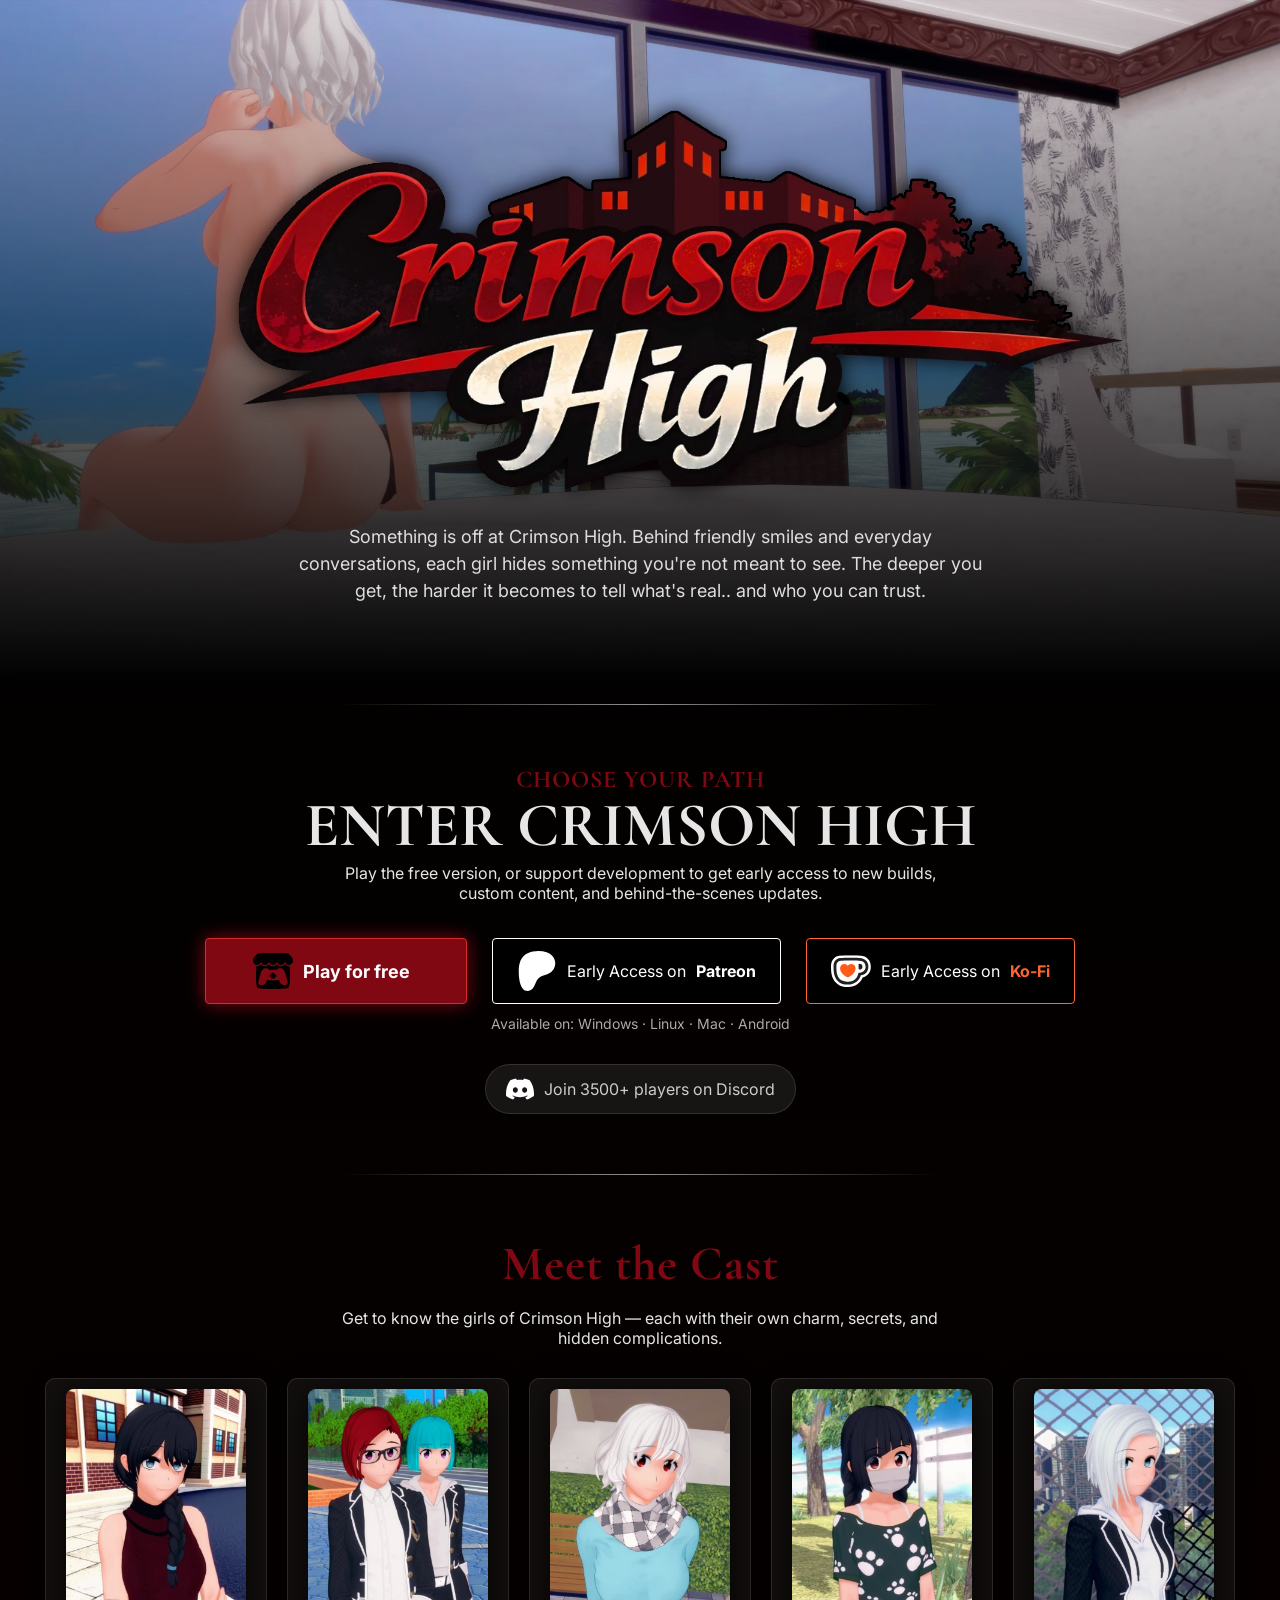
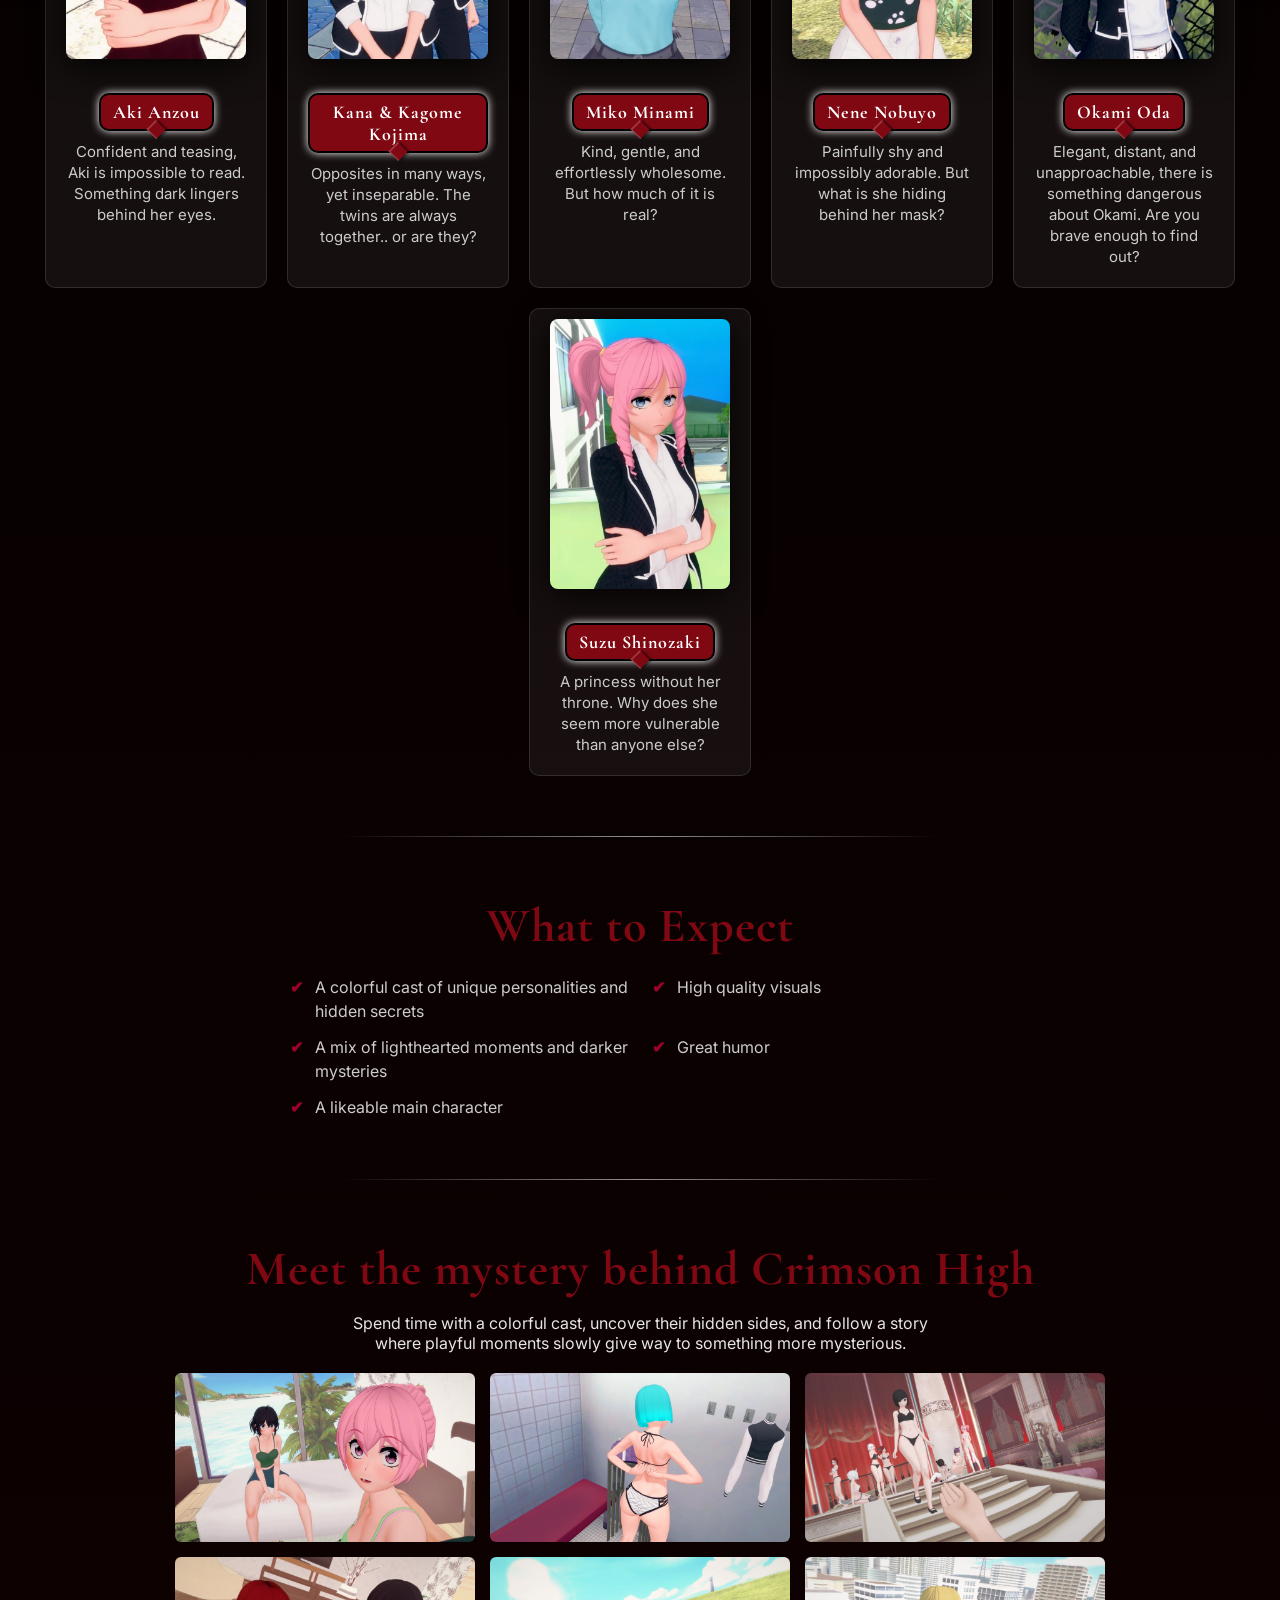
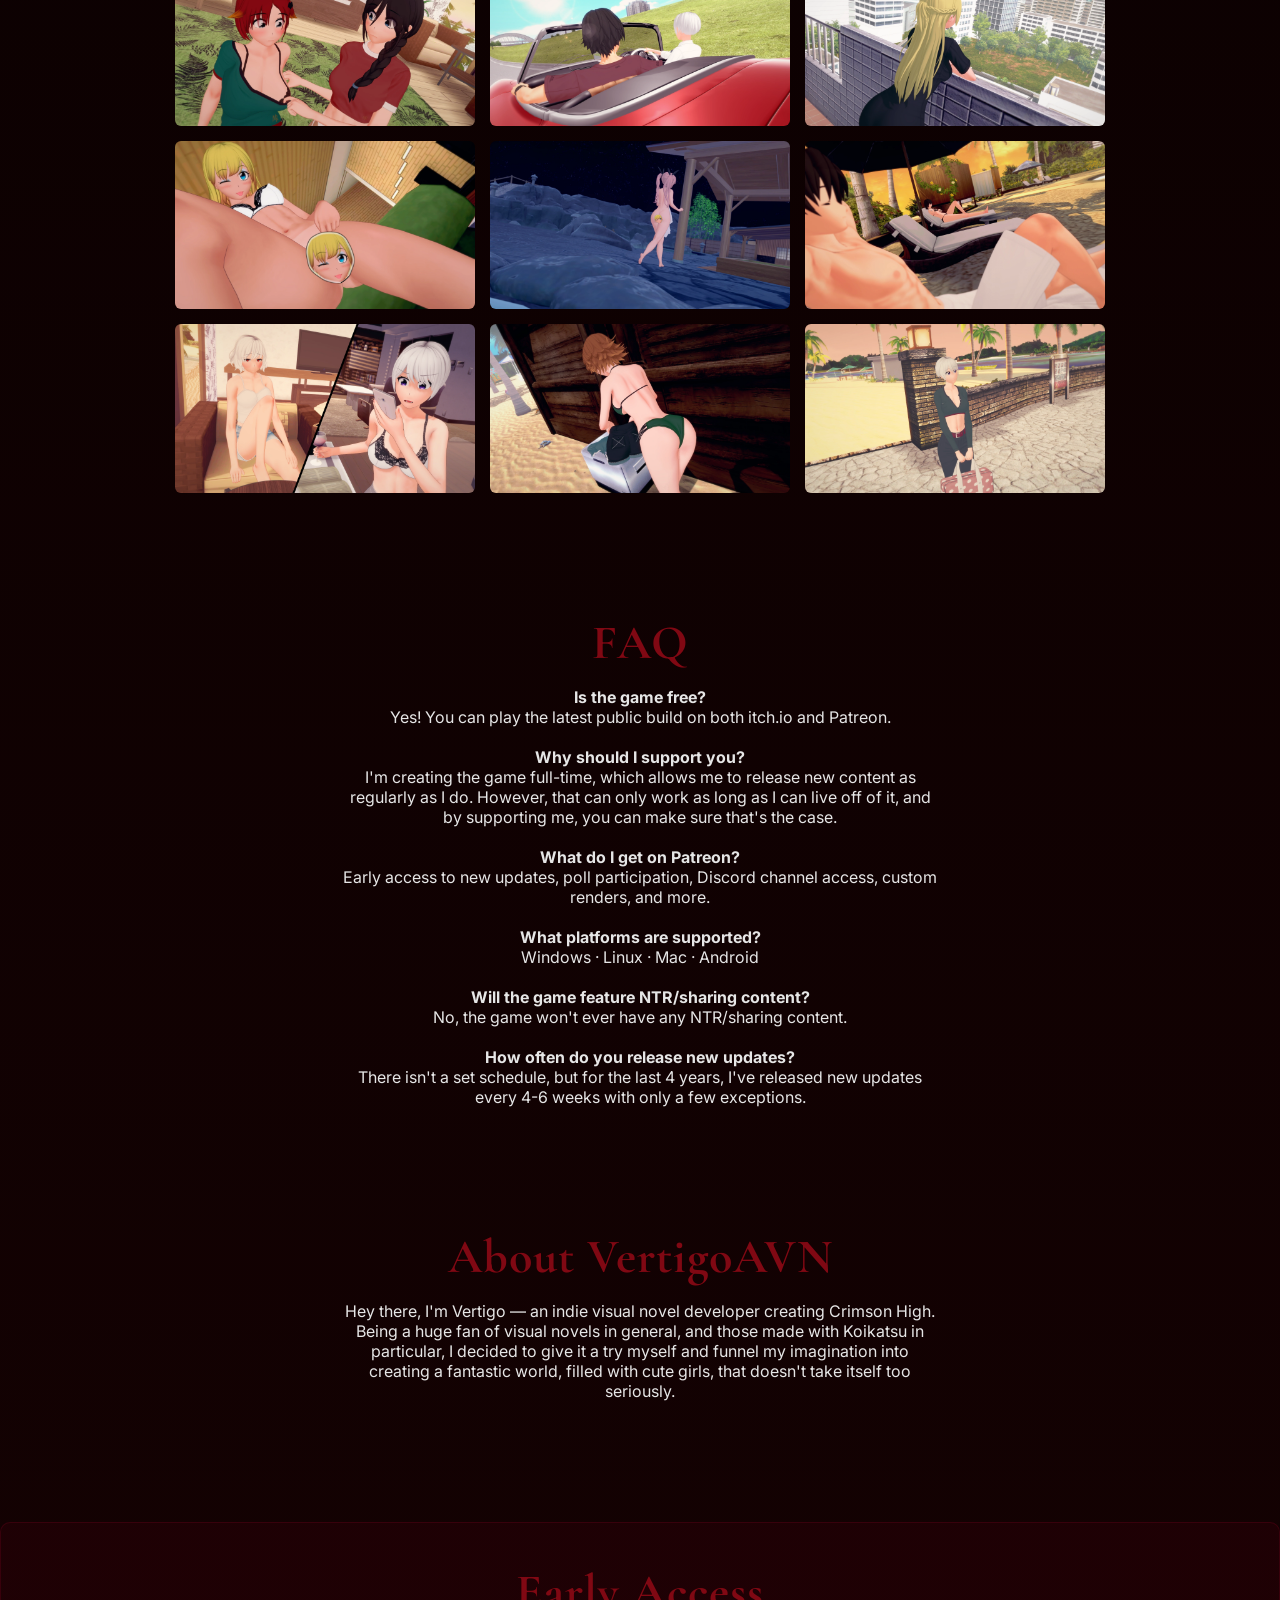
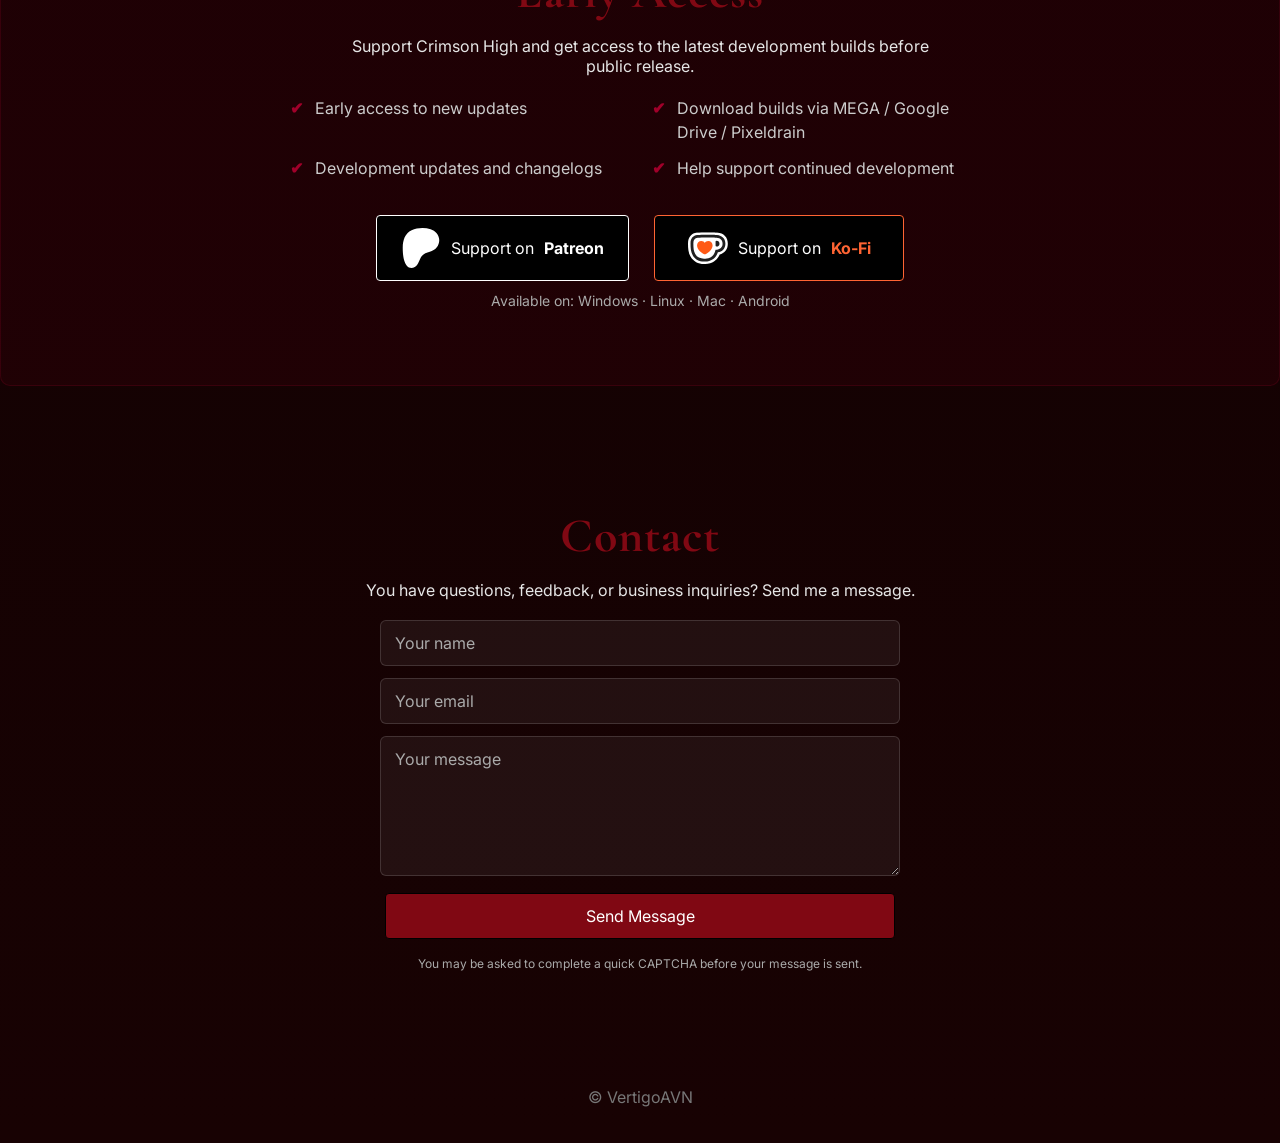
==== commit 7365f2f4: "Final pre-launch polish" ====
--- a/index.html
+++ b/index.html
@@ -5,6 +5,7 @@
   <title>Crimson High | VertigoAVN</title>
   <link rel="stylesheet" href="style.css">
   <link rel="icon" href="assets/favicon.png">
+  <link rel="preload" as="image" href="assets/hero_background.webp">
   <meta property="og:title" content="Crimson High" />
   <meta property="og:description" content="A fun, light-hearted visual novel where every bond hides something mysterious." />
   <meta property="og:image" content="https://vertigoavn.com/assets/preview.webp" />
@@ -21,13 +22,37 @@
 <body>
 
 <nav class="navbar">
-  <a href="#characters" class="btn">Characters</a>
+  <a href="#characters" class="btn">Cast</a>
   <a href="#features" class="btn">Features</a>
-  <a href="#early-access" class="btn">Early Access</a>
   <a href="#screenshots" class="btn">Screenshots</a>
+  <a href="#early-access" class="btn big">Play</a>
   <a href="#faq" class="btn">FAQ</a>
-  <a href="#about" class="btn">About</a>
+  <a href="#about" class="btn">About Vertigo</a>
   <a href="#contact" class="btn">Contact</a>
+  
+  <a href="https://www.patreon.com/crimsonhigh"
+   class="btn social-nav patreon-nav"
+   target="_blank"
+   rel="noopener noreferrer"
+   data-tooltip="Patreon">
+  <img src="assets/icons/patreon_logo.svg" alt="">
+  </a>
+  
+  <a href="https://ko-fi.com/vertigoavn"
+   class="btn social-nav kofi-nav"
+   target="_blank"
+   rel="noopener noreferrer"
+   data-tooltip="Ko-Fi">
+  <img src="assets/icons/kofi_logo.svg" alt="">
+  </a>
+  
+  <a href="https://discord.gg/crimsonhigh"
+   class="btn social-nav discord-nav"
+   target="_blank"
+   rel="noopener noreferrer"
+   data-tooltip="Discord">
+  <img src="assets/icons/discord_logo.svg" alt="">
+  </a>
 </nav>
 
 <section class="hero">
@@ -66,21 +91,30 @@
      target="_blank"
      rel="noopener noreferrer">
     <img src="assets/icons/patreon_logo.svg" alt="" class="icon_patreon">
-    Support on<span class="accent-patreon">Patreon</span>
-  </a>
-
-  <!<a href="https://ko-fi.com/vertigoavn"
+    Early Access on<span class="accent-patreon">Patreon</span>
+  </a>
+
+  <a href="https://ko-fi.com/vertigoavn"
      class="btn support-btn kofi"
      target="_blank"
      rel="noopener noreferrer">
-    <!<img src="assets/icons/kofi_logo.svg" alt="" class="icon_payhip">
-    <!Support on<span class="accent-kofi"><!Ko-Fi</span>
+    <img src="assets/icons/kofi_logo.svg" alt="" class="icon_payhip">
+    Early Access on<span class="accent-kofi">Ko-Fi</span>
   </a>
   </div>
   
   <p class="platforms">
     Available on: Windows · Linux · Mac · Android
   </p>
+  
+  <div class="community-link">
+  <a href="https://discord.gg/crimsonhigh"
+     target="_blank"
+     rel="noopener noreferrer">
+    <img src="assets/icons/discord_logo.svg" alt="">
+    Join 3500+ players on Discord
+  </a>
+</div>
 </section>
 
 <div class="divider"></div>
@@ -93,41 +127,41 @@
 
   <div class="characters">
     <div class="character-card">
-      <img src="assets/spotlights/spotlight_aki.webp" alt="Character name">
+      <img src="assets/spotlights/spotlight_aki.webp" alt="Character name" loading="lazy">
 	  <h3 class="character-name">Aki Anzou</h3>
       <p>Confident and teasing, Aki is impossible to read.
 	  Something dark lingers behind her eyes.</p>
     </div>
 
     <div class="character-card">
-      <img src="assets/spotlights/spotlight_kanakagome.webp" alt="Character name">
+      <img src="assets/spotlights/spotlight_kanakagome.webp" alt="Character name" loading="lazy">
 	  <h3 class="character-name">Kana & Kagome Kojima</h3>
       <p>Opposites in many ways, yet inseparable.
 	  The twins are always together.. or are they?</p>
     </div>
 
     <div class="character-card">
-      <img src="assets/spotlights/spotlight_miko.webp" alt="Character name">
+      <img src="assets/spotlights/spotlight_miko.webp" alt="Character name" loading="lazy">
 	  <h3 class="character-name">Miko Minami</h3>
       <p>Kind, gentle, and effortlessly wholesome.
 	  But how much of it is real?</p>
     </div>
 
     <div class="character-card">
-      <img src="assets/spotlights/spotlight_nene.webp" alt="Character name">
+      <img src="assets/spotlights/spotlight_nene.webp" alt="Character name" loading="lazy">
 	  <h3 class="character-name">Nene Nobuyo</h3>
       <p>Painfully shy and impossibly adorable.
 	  But what is she hiding behind her mask?</p>
     </div>
 
     <div class="character-card">
-      <img src="assets/spotlights/spotlight_okami.webp" alt="Character name">
+      <img src="assets/spotlights/spotlight_okami.webp" alt="Character name" loading="lazy">
 	  <h3 class="character-name">Okami Oda</h3>
       <p>Elegant, distant, and unapproachable, there is something dangerous about Okami. Are you brave enough to find out?</p>
     </div>
 
     <div class="character-card">
-      <img src="assets/spotlights/spotlight_suzu.webp" alt="Character name">
+      <img src="assets/spotlights/spotlight_suzu.webp" alt="Character name" loading="lazy">
       <h3 class="character-name">Suzu Shinozaki</h3>
       <p>A princess without her throne.
 	  Why does she seem more vulnerable than anyone else?</p>
@@ -158,18 +192,18 @@
   </p>
 
   <div class="gallery">
-	<img src="assets/screenshots/screenshot_1.webp" alt="Crimson High screenshot" onclick="openLightbox(this.src)">
-	<img src="assets/screenshots/screenshot_2.webp" alt="Crimson High screenshot" onclick="openLightbox(this.src)">
-	<img src="assets/screenshots/screenshot_3.webp" alt="Crimson High screenshot" onclick="openLightbox(this.src)">
-	<img src="assets/screenshots/screenshot_4.webp" alt="Crimson High screenshot" onclick="openLightbox(this.src)">
-	<img src="assets/screenshots/screenshot_5.webp" alt="Crimson High screenshot" onclick="openLightbox(this.src)">
-	<img src="assets/screenshots/screenshot_6.webp" alt="Crimson High screenshot" onclick="openLightbox(this.src)">
-	<img src="assets/screenshots/screenshot_7.webp" alt="Crimson High screenshot" onclick="openLightbox(this.src)">
-	<img src="assets/screenshots/screenshot_8.webp" alt="Crimson High screenshot" onclick="openLightbox(this.src)">
-	<img src="assets/screenshots/screenshot_9.webp" alt="Crimson High screenshot" onclick="openLightbox(this.src)">
-	<img src="assets/screenshots/screenshot_10.webp" alt="Crimson High screenshot" onclick="openLightbox(this.src)">
-	<img src="assets/screenshots/screenshot_11.webp" alt="Crimson High screenshot" onclick="openLightbox(this.src)">
-	<img src="assets/screenshots/screenshot_12.webp" alt="Crimson High screenshot" onclick="openLightbox(this.src)">
+	<img src="assets/screenshots/screenshot_1.webp" alt="Crimson High screenshot" onclick="openLightbox(this.src)" loading="lazy">
+	<img src="assets/screenshots/screenshot_2.webp" alt="Crimson High screenshot" onclick="openLightbox(this.src)" loading="lazy">
+	<img src="assets/screenshots/screenshot_3.webp" alt="Crimson High screenshot" onclick="openLightbox(this.src)" loading="lazy">
+	<img src="assets/screenshots/screenshot_4.webp" alt="Crimson High screenshot" onclick="openLightbox(this.src)" loading="lazy">
+	<img src="assets/screenshots/screenshot_5.webp" alt="Crimson High screenshot" onclick="openLightbox(this.src)" loading="lazy">
+	<img src="assets/screenshots/screenshot_6.webp" alt="Crimson High screenshot" onclick="openLightbox(this.src)" loading="lazy">
+	<img src="assets/screenshots/screenshot_7.webp" alt="Crimson High screenshot" onclick="openLightbox(this.src)" loading="lazy">
+	<img src="assets/screenshots/screenshot_8.webp" alt="Crimson High screenshot" onclick="openLightbox(this.src)" loading="lazy">
+	<img src="assets/screenshots/screenshot_9.webp" alt="Crimson High screenshot" onclick="openLightbox(this.src)" loading="lazy">
+	<img src="assets/screenshots/screenshot_10.webp" alt="Crimson High screenshot" onclick="openLightbox(this.src)" loading="lazy">
+	<img src="assets/screenshots/screenshot_11.webp" alt="Crimson High screenshot" onclick="openLightbox(this.src)" loading="lazy">
+	<img src="assets/screenshots/screenshot_12.webp" alt="Crimson High screenshot" onclick="openLightbox(this.src)" loading="lazy">
   </div>
 
   <div id="lightbox" class="lightbox" onclick="closeLightbox()">
@@ -183,13 +217,13 @@
   <h2><span class="accent">FAQ</span></h2>
 
   <p><strong>Is the game free?</strong><br>
-  Yes! You can play the latest public build on itch.io.</p>
+  Yes! You can play the latest public build on both itch.io and Patreon.</p>
   
   <p><strong>Why should I support you?</strong><br>
-  I'm creating the game full-time, which allows me to release new content as regularly as I do. However, that can only work as long as I can live off of it.</p>
+  I'm creating the game full-time, which allows me to release new content as regularly as I do. However, that can only work as long as I can live off of it, and by supporting me, you can make sure that's the case.</p>
 
   <p><strong>What do I get on Patreon?</strong><br>
-  Early access to new updates, custom renders, and more.</p>
+  Early access to new updates, poll participation, Discord channel access, custom renders, and more.</p>
 
   <p><strong>What platforms are supported?</strong><br>
   Windows · Linux · Mac · Android</p>
@@ -207,7 +241,7 @@
   <h2><span class="accent">About VertigoAVN</span></h2>
   <p>
     Hey there, I'm Vertigo — an indie visual novel developer creating Crimson High.
-	Being a huge fan of visual novels in general and those made with Koikatsu in particular,
+	Being a huge fan of visual novels in general, and those made with Koikatsu in particular,
 	I decided to give it a try myself and funnel my imagination into creating a fantastic world,
 	filled with cute girls, that doesn't take itself too seriously.
   </p>
@@ -230,12 +264,12 @@
   </ul>
 
   <div class="buttons">
-    <a href="https://vertigoavn.itch.io/crimsonhigh"
+    <!a href="https://vertigoavn.itch.io/crimsonhigh"
      class="btn primary-btn"
      target="_blank"
      rel="noopener noreferrer">
-	 <img src="assets/icons/itch_logo.svg" alt="" class="icon_itch">
-    Play for free
+	 <!img src="assets/icons/itch_logo.svg" alt="" class="icon_itch">
+    <!Play for free
   </a>
 
   <a href="https://www.patreon.com/crimsonhigh"
@@ -246,12 +280,12 @@
     Support on<span class="accent-patreon">Patreon</span>
   </a>
 
-  <!<a href="https://ko-fi.com/vertigoavn"
+  <a href="https://ko-fi.com/vertigoavn"
      class="btn support-btn kofi"
      target="_blank"
      rel="noopener noreferrer">
-    <!<img src="assets/icons/kofi_logo.svg" alt="" class="icon_payhip">
-    <!Support on<span class="accent-kofi"><!Ko-Fi</span>
+    <img src="assets/icons/kofi_logo.svg" alt="" class="icon_payhip">
+    Support on<span class="accent-kofi">Ko-Fi</span>
   </a>
   </div>
 
@@ -275,10 +309,10 @@
 
     <textarea name="message" placeholder="Your message" required></textarea>
 
+    <button type="submit" class="btn" id="submit-btn">Send Message</button>
 	<p class="form-note">
     You may be asked to complete a quick CAPTCHA before your message is sent.
 	</p>
-    <button type="submit" class="btn" id="submit-btn">Send Message</button>
   </form>
 </section>
 
--- a/style.css
+++ b/style.css
@@ -1,3 +1,9 @@
+/* ---------- Global / Base ---------- */
+html {
+  scroll-behavior: smooth;
+  scroll-padding-top: 150px;
+}
+
 body {
   margin: 0;
   font-family: Inter, sans-serif;
@@ -9,41 +15,61 @@
   overflow: hidden;
 }
 
+h1,
+h2,
+h3 {
+  font-family: Cormorant Garamond, serif;
+  letter-spacing: 1px;
+}
+
+h1 {
+  font-size: clamp(24px, 6vw, 58px);
+}
+
+h2 {
+  font-size: clamp(24px, 6vw, 48px);
+}
+
+footer {
+  text-align: center;
+  padding: 20px;
+  color: #777;
+}
+
+/* ---------- Utility Classes ---------- */
+.visually-hidden {
+  position: absolute;
+  left: -9999px;
+}
+
+.accent {
+  color: #800813;
+}
+
+.big {
+  font-size: 30px;
+}
+
+.dots {
+  animation: blink 1s infinite;
+}
+
+@keyframes blink {
+  0%, 100% { opacity: 0; }
+  50% { opacity: 1; }
+}
+
+/* ---------- Hero ---------- */
 .hero {
   text-align: center;
   padding: 110px 20px 40px;
 
   background:
     linear-gradient(to bottom, #00000005, #000),
-    url("assets/hero_background.png");
+    url("assets/hero_background.webp");
 
   background-size: cover;
   background-position: center;
-}
-
-h1, h2, h3 {
-  font-family: Cormorant Garamond, serif;
-  letter-spacing: 1px;
-}
-
-h1 {
-  font-size: clamp(24px, 6vw, 58px);	
-}
-
-h2 {
-  font-size: clamp(24px, 6vw, 48px);	
-}
-
-.cta-title-1 {
-  font-size: clamp(12px, 6vw, 24px);
-  margin: 0;
-  margin-bottom: -6px;
-}
-
-.cta-title-2 {
-  font-size: clamp(48px, 6vw, 62px);
-  margin: 0;
-  letter-spacing: 0px;
 }
 
 .logo {
@@ -51,17 +77,18 @@
   max-width: 1000px;
   height: auto;
   margin-bottom: 30px;
-  
   filter: drop-shadow(0 0 10px rgba(0, 0, 0, 0.9));
 }
 
-.visually-hidden {
-  position: absolute;
-  left: -9999px;
-}
-
-.accent {
-  color: #800813;
+.cta-title-1 {
+  font-size: clamp(12px, 6vw, 24px);
+  margin: 0 0 -6px;
+}
+
+.cta-title-2 {
+  font-size: clamp(48px, 6vw, 62px);
+  margin: 0;
+  letter-spacing: 0;
 }
 
 .tagline {
@@ -69,15 +96,63 @@
   font-size: 18px;
   color: #DEDEDE;
   max-width: 700px;
-  margin: 0 auto 40px auto;
+  margin: 0 auto 40px;
   line-height: 1.5;
 }
 
+/* ---------- Sections ---------- */
+.section {
+  max-width: 1500px;
+  margin: 60px auto;
+  padding: 0 20px;
+  text-align: center;
+}
+
+.section h2 {
+  margin-bottom: 15px;
+}
+
+.section p {
+  max-width: 600px;
+  margin: 0 auto 20px;
+}
+
+#early-access {
+  background: rgba(160, 0, 42, 0.08);
+  border: 1px solid rgba(160, 0, 42, 0.2);
+  border-radius: 10px;
+  padding: 0 20px 44px;
+}
+
+.early-note {
+  margin-top: 10px;
+  font-size: 14px;
+  color: #aaa;
+}
+
+.badge {
+  display: inline-block;
+  background: rgba(160, 0, 42, 0.8);
+  color: #fff;
+  padding: 4px 10px;
+  border-radius: 4px;
+  font-size: 12px;
+  margin-bottom: 10px;
+}
+
+.platforms {
+  padding-top: 6px;
+  padding-bottom: 12px;
+  margin-top: 12px;
+  color: #aaa;
+  font-size: 14px;
+}
+
+/* ---------- Dividers ---------- */
 .divider {
   height: 1px;
   max-width: 600px;
   margin: 20px auto;
-  animation: glow 3s infinite alternate;
 
   background: linear-gradient(
     to right,
@@ -85,9 +160,11 @@
     #FFFFFF90,
     transparent
   );
+
   opacity: 0;
   transform: translateY(20px);
   transition: all 0.6s ease;
+  animation: glow 3s infinite alternate;
 }
 
 .divider.visible {
@@ -100,35 +177,135 @@
     opacity: 0.6;
     box-shadow: 0 0 5px rgba(160, 0, 42, 0.3);
   }
+
   100% {
     opacity: 1;
     box-shadow: 0 0 12px rgba(160, 0, 42, 0.6);
   }
 }
 
-.early-note {
-  margin-top: 10px;
-  font-size: 14px;
-  color: #aaa;
-}
-
-#early-access {
-  background: rgba(160, 0, 42, 0.08);
-  border: 1px solid rgba(160, 0, 42, 0.2);
-  border-radius: 10px;
-  padding: 0px 20px 44px;
-}
-
-.badge {
+/* ---------- Navigation ---------- */
+.navbar {
+  position: fixed;
+  top: 0;
+  left: 0;
+  width: 100%;
+  z-index: 1000;
+
+  background: rgba(0, 0, 0, 0.45);
+  backdrop-filter: blur(6px);
+
+  padding: 12px 20px;
+  text-align: center;
+
+  transform: translateY(-100%);
+  opacity: 0;
+
+  transition:
+    transform 0.3s ease,
+    opacity 0.3s ease,
+    background 0.3s ease,
+    box-shadow 0.3s ease;
+}
+
+.navbar.visible {
+  transform: translateY(0);
+  opacity: 1;
+}
+
+.navbar.scrolled {
+  background: rgba(0, 0, 0, 0.75);
+  backdrop-filter: blur(10px);
+  box-shadow: 0 4px 18px rgba(0, 0, 0, 0.45);
+}
+
+.navbar a {
   display: inline-block;
-  background: rgba(160, 0, 42, 0.8);
-  color: #fff;
-  padding: 4px 10px;
-  border-radius: 4px;
+  padding: 8px 14px;
+  margin: 0 5px;
+
+  color: #ccc;
+  text-decoration: none;
+
+  border-radius: 6px;
+  transition: background 0.25s ease, color 0.25s ease;
+}
+
+.navbar a:hover {
+  background: rgba(160, 0, 42, 0.6);
+  color: #fff;
+}
+
+.navbar a.active,
+.navbar a.active:hover {
+  background: #C50D1C;
+  color: #fff;
+}
+
+.patreon-nav {
+  display: inline-flex;
+  align-items: center;
+  gap: 8px;
+}
+
+.patreon-nav img {
+  width: 18px;
+  height: 18px;
+  object-fit: contain;
+  flex-shrink: 0;
+
+  position: relative;
+  top: 3px;
+}
+
+.kofi-nav,
+.discord-nav {
+  display: inline-flex;
+  align-items: center;
+  gap: 8px;
+}
+
+.kofi-nav img,
+.discord-nav img {
+  width: 18px;
+  height: 18px;
+  object-fit: contain;
+  flex-shrink: 0;
+
+  position: relative;
+  top: 3px;
+}
+
+.social-nav {
+  position: relative;
+}
+
+.social-nav::after {
+  content: attr(data-tooltip);
+  position: absolute;
+  bottom: -35px;
+  left: 50%;
+  transform: translateX(-50%);
+
+  background: #800813;
+  color: #fff;
+  border: 1px solid rgba(255,255,255,0.2);
+  border-radius: 6px;
+  padding: 6px 10px;
+
   font-size: 12px;
-  margin-bottom: 10px;
-}
-
+  white-space: nowrap;
+  opacity: 0;
+  pointer-events: none;
+
+  transition: opacity 0.15s ease;
+}
+
+.social-nav:hover::after {
+  opacity: 1;
+}
+
+/* ---------- Buttons / CTAs ---------- */
 .buttons {
   margin-top: 30px;
   display: flex;
@@ -139,30 +316,39 @@
 
 .btn {
   display: inline-flex;
+  align-items: center;
+  justify-content: center;
+
   padding: 12px 24px;
   margin: 5px;
-  
-  align-items: center;
 
   background: #800813;
   color: white;
   text-decoration: none;
 
   border-radius: 4px;
-  border: none;
+  border: 1px solid #000;
   cursor: pointer;
 
   font: inherit;
-}
-
-.icon_itch {
-	position: relative;
-	top: -0px;
-	left: -10px;
+  transition: transform 0.25s ease, background 0.25s ease, box-shadow 0.25s ease;
+}
+
+.btn:hover {
+  transform: translateY(-2px);
+}
+
+.btn:disabled {
+  background: #555;
+  cursor: not-allowed;
+  opacity: 0.7;
+}
+
+.btn.secondary {
+  background: #333;
 }
 
 .primary-btn {
-  display: inline-flex;
   background: #800813;
   color: #fff;
   border: 1px solid #d32e2e;
@@ -171,11 +357,9 @@
   font-weight: bold;
 
   padding: 12px 30px;
+  min-width: 200px;
 
   box-shadow: 0 0 18px #800813;
-  min-width: 200px;
-  
-  justify-content: center;
 }
 
 .primary-btn:hover {
@@ -183,121 +367,141 @@
 }
 
 .support-btn {
-  background: rgba(255,255,255,0.25);
-
-  display: flex;
+  background: rgba(255, 255, 255, 0.25);
+  display: inline-flex;
   align-items: center;
+  justify-content: center;
   gap: 10px;
   min-width: 200px;
-  
-  justify-content: center;
-}
-
-.patreon {
-  background: #000000;
-  color: #fff;
-  border: 1px solid #fff;
-
-  display: flex;
-  align-items: center;
-  gap: 10px;
-}
-
-.kofi {
-  background: #000000;
-  color: #fff;
-  border: 1px solid #FF6433;
-
-  display: flex;
-  align-items: center;
-  gap: 10px;
-}
-
-.accent-patreon {
-  color: #fff;
-  font-weight: bold;
-  margin: 0;
-  padding: 0;
-}
-
-.accent-kofi {
-  color: #FF6433;
-  margin: 0;
-  padding: 0;
 }
 
 .support-btn:hover {
-  background: rgba(255,255,255,0.44);
-}
-
-.patreon:hover {
-  background: #313131;
-}
-
-.kofi:hover {
-  background: rgba(255,160,90,0.3);
-}
-
-.primary-btn img {
-  width: 40px;
-  height: 40px;
-  object-fit: contain;
-}
-
+  background: rgba(255, 255, 255, 0.44);
+}
+
+.primary-btn img,
 .support-btn img {
   width: 40px;
   height: 40px;
   object-fit: contain;
 }
 
-.btn.secondary {
-  background: #333;
-}
-
-.btn:hover {
-  transform: translateY(-2px);
-}
-
-.btn:disabled {
-  background: #555;
-  cursor: not-allowed;
-  opacity: 0.7;
-}
-
-.platforms {
-  padding-top: 6px;
-  margin-top: 12px;
-  color: #aaa;
-  font-size: 14px;
-}
-
-.dots {
-  animation: blink 1s infinite;
-}
-
-@keyframes blink {
-  0%, 100% { opacity: 0; }
-  50% { opacity: 1; }
-}
-
-.section {
-  max-width: 1500px;
-  margin: 60px auto;
-  padding: 0 20px;
-  text-align: center;
-  /* background: radial-gradient(circle at top, #1a0008, #000); */
-}
-
-.section h2 {
-  margin-bottom: 15px;
-}
-
-.section p {
-  max-width: 600px;
-  margin: 0 auto;
-  margin-bottom: 20px;
-}
-
+.icon_itch {
+  position: relative;
+  left: -10px;
+}
+
+/* Preferred support CTA: Patreon */
+.patreon {
+  position: relative;
+  overflow: hidden;
+
+  background: #000;
+  color: #fff;
+  border: 1px solid #fff;
+  isolation: isolate;
+}
+
+.patreon:hover {
+  background: #313131;
+}
+
+/* Animated border sweep, only for the Patreon button. */
+.patreon::before {
+  content: "";
+  position: absolute;
+  inset: -2px;
+
+  background: linear-gradient(
+    90deg,
+    transparent,
+    rgba(255,255,255,0.7),
+    transparent
+  );
+
+  transform: translateX(-100%);
+  animation: border-sweep 7s ease-in-out infinite;
+}
+
+.patreon img,
+.patreon span,
+.patreon p {
+  position: relative;
+  z-index: 2;
+}
+
+@keyframes border-sweep {
+  0%, 80% {
+    transform: translateX(-100%);
+  }
+
+  100% {
+    transform: translateX(100%);
+  }
+}
+
+.accent-patreon {
+  color: #fff;
+  font-weight: bold;
+  margin: 0;
+  padding: 0;
+}
+
+/* Alternative support CTA: Ko-fi */
+.kofi {
+  background: #000;
+  color: #fff;
+  border: 1px solid #FF6433;
+}
+
+.kofi:hover {
+  background: rgba(255, 160, 90, 0.3);
+}
+
+.accent-kofi {
+  color: #FF6433;
+  font-weight: bold;
+  margin: 0;
+  padding: 0;
+}
+
+.community-link {
+  margin-top: 20px;
+
+  display: flex;
+  justify-content: center;
+}
+
+.community-link a {
+  display: inline-flex;
+  align-items: center;
+  gap: 10px;
+  width: fit-content;
+
+  padding: 10px 20px;
+
+  background: rgba(255,255,255,0.08);
+  border: 1px solid rgba(255,255,255,0.12);
+  border-radius: 999px;
+
+  color: #ccc;
+  text-decoration: none;
+
+  transition: all 0.25s ease;
+}
+
+.community-link a:hover {
+  background: rgba(114,137,218,0.15);
+  border-color: rgba(114,137,218,0.4);
+  color: #fff;
+}
+
+.community-link img {
+  width: 28px;
+  height: 28px;
+}
+
+/* ---------- Features List ---------- */
 .features {
   list-style: none;
   padding: 0;
@@ -326,67 +530,7 @@
   font-weight: bold;
 }
 
-.navbar {
-  position: fixed;
-  top: 0;
-  left: 0;
-  width: 100%;
-  z-index: 1000;
-
-  background: rgba(0, 0, 0, 0.45);
-  backdrop-filter: blur(6px);
-
-  padding: 12px 20px;
-  text-align: center;
-
-  transform: translateY(-100%);
-  opacity: 0;
-
-  transition:
-    transform 0.3s ease,
-    opacity 0.3s ease,
-    background 0.3s ease,
-    box-shadow 0.3s ease;
-}
-
-.navbar.visible {
-  transform: translateY(0);
-  opacity: 1;
-}
-
-.navbar.scrolled {
-  background: rgba(0, 0, 0, 0.75);
-  backdrop-filter: blur(10px);
-  box-shadow: 0 4px 18px rgba(0, 0, 0, 0.45);
-}
-
-.navbar a {
-  display: inline-block;
-  padding: 8px 14px;
-  margin: 0 5px;
-
-  color: #ccc;
-  text-decoration: none;
-
-  border-radius: 6px;
-
-  transition: background 0.25s ease, color 0.25s ease;
-}
-
-.navbar a:hover {
-  background: rgba(160, 0, 42, 0.6);
-  color: #fff;
-}
-
-.navbar a.active {
-  background: #C50D1C;
-  color: #fff;
-}
-
-.navbar a.active:hover {
-  background: #C50D1C;
-}
-
+/* ---------- Screenshot Gallery / Lightbox ---------- */
 .gallery {
   display: grid;
   grid-template-columns: repeat(auto-fit, minmax(250px, 300px));
@@ -398,9 +542,6 @@
 .gallery img {
   width: 100%;
   border-radius: 6px;
-}
-
-.gallery img {
   cursor: pointer;
   transition: transform 0.2s ease, opacity 0.2s ease;
 }
@@ -415,7 +556,9 @@
   position: fixed;
   z-index: 9999;
   inset: 0;
+
   background: rgba(0, 0, 0, 0.85);
+
   justify-content: center;
   align-items: center;
   padding: 20px;
@@ -427,6 +570,7 @@
   border-radius: 8px;
 }
 
+/* ---------- Character Cards ---------- */
 .characters {
   display: flex;
   flex-wrap: wrap;
@@ -435,53 +579,19 @@
   margin-top: 30px;
 }
 
-.character-name {
-  position: relative;
-  display: inline-block;
-  margin: 10px auto 16px;
-  padding: 6px 12px;
-
-  background: #800813;
-  border: 2px solid #000000;
-  border-radius: 10px;
-
-  color: #fff;
-  font-size: 18px;
-  font-weight: 700;
-
-  box-shadow: 0 0 8px #fff;
-  
-  transition: transform 0.25s ease, box-shadow 0.25s ease;
-}
-
-.character-name::after {
-  content: "";
-  position: absolute;
-  left: 50%;
-  bottom: -7px;
-
-  width: 12px;
-  height: 12px;
-
-  background: #800813;
-  border-left: 2px solid #9E373F;
-  border-bottom: 1px solid rgba(255,255,255,0.25);
-
-  transform: translateX(-50%) rotate(45deg);
-  
-  box-shadow: 2px -2px 2px rgba(0, 0, 0, 0.5);
-}
-
 .character-card {
   position: relative;
+  width: 180px;
+
   background: rgba(255, 255, 255, 0.06);
   border: 1px solid rgba(255, 255, 255, 0.12);
   border-radius: 10px;
+
   padding: 40px 20px 20px;
   text-align: center;
-  width: 180px;
-
   overflow: visible;
+
+  transition: transform 0.25s ease, box-shadow 0.25s ease, border-color 0.25s ease;
 }
 
 .character-card:hover {
@@ -498,25 +608,20 @@
 
   position: relative;
   top: -30px;
-
   margin-bottom: -10px;
-  
+
   box-shadow: 0 6px 35px rgba(0, 0, 0, 0.9);
+  transition: transform 0.25s ease, filter 0.25s ease;
 }
 
 .character-card:hover img {
-  transform: translateY(-8.0px) scale(1.06);
+  transform: translateY(-8px) scale(1.06);
   filter: brightness(1.08);
 }
 
 .character-card h3 {
   margin: 10px 0;
   transition: color 0.25s ease, text-shadow 0.25s ease;
-}
-
-.character-card:hover .character-name {
-  box-shadow: 0 0 12px #800813;
-  transform: scale(1.04) translateY(-2px);
 }
 
 .character-card p {
@@ -527,11 +632,161 @@
   margin: 0 auto;
 }
 
+.character-name {
+  position: relative;
+  display: inline-block;
+  margin: 10px auto 16px;
+  padding: 6px 12px;
+
+  background: #800813;
+  border: 2px solid #000;
+  border-radius: 10px;
+
+  color: #fff;
+  font-size: 18px;
+  font-weight: 700;
+
+  box-shadow: 0 0 8px #fff;
+  transition: transform 0.25s ease, box-shadow 0.25s ease;
+}
+
+.character-name::after {
+  content: "";
+  position: absolute;
+  left: 50%;
+  bottom: -7px;
+
+  width: 12px;
+  height: 12px;
+
+  background: #800813;
+  border-left: 2px solid #9E373F;
+  border-bottom: 1px solid rgba(255, 255, 255, 0.25);
+
+  transform: translateX(-50%) rotate(45deg);
+  box-shadow: 2px -2px 2px rgba(0, 0, 0, 0.5);
+}
+
+.character-card:hover .character-name {
+  box-shadow: 0 0 12px #800813;
+  transform: scale(1.04) translateY(-2px);
+}
+
+/* ---------- Contact Form ---------- */
+.contact-form {
+  display: flex;
+  flex-direction: column;
+  gap: 12px;
+  max-width: 520px;
+  margin: 5px auto 0;
+}
+
+.contact-form input,
+.contact-form textarea {
+  width: 100%;
+  box-sizing: border-box;
+  padding: 12px 14px;
+
+  background: rgba(255, 255, 255, 0.06);
+  border: 1px solid rgba(255, 255, 255, 0.14);
+  border-radius: 6px;
+
+  color: #fff;
+  font: inherit;
+}
+
+.contact-form textarea {
+  min-height: 140px;
+  resize: vertical;
+}
+
+.contact-form input::placeholder,
+.contact-form textarea::placeholder {
+  color: #aaa;
+}
+
+.contact-form input:focus,
+.contact-form textarea:focus {
+  outline: none;
+  border-color: rgba(160, 0, 42, 0.8);
+  box-shadow: 0 0 12px rgba(160, 0, 42, 0.3);
+}
+
+.form-note {
+  font-size: 12px;
+  color: #aaa;
+  margin-top: 2px;
+}
+
+/* ---------- Back To Top Button ---------- */
+.back-to-top {
+  position: fixed;
+  bottom: 25px;
+  right: 25px;
+  z-index: 1000;
+
+  width: 45px;
+  height: 45px;
+
+  background: #800813;
+  color: #fff;
+  border: none;
+  border-radius: 6px;
+
+  font-size: 20px;
+  cursor: pointer;
+
+  display: flex;
+  align-items: center;
+  justify-content: center;
+
+  box-shadow: 0 4px 12px rgba(0, 0, 0, 0.4);
+
+  opacity: 0;
+  transform: translateY(20px);
+  pointer-events: none;
+
+  transition: all 0.3s ease;
+}
+
+.back-to-top.visible {
+  opacity: 1;
+  transform: translateY(0);
+  pointer-events: auto;
+}
+
+.back-to-top:hover {
+  background: #C50D1C;
+}
+
+/* ---------- Merch Styles (currently unused / kept for later) ---------- */
 .merch-grid {
   display: grid;
   grid-template-columns: repeat(auto-fit, minmax(220px, 1fr));
   gap: 20px;
   margin-top: 20px;
+}
+
+.merch-card {
+  display: block;
+  position: relative;
+
+  text-decoration: none;
+  color: inherit;
+
+  background: rgba(255, 255, 255, 0.06);
+  border: 1px solid rgba(255, 255, 255, 0.12);
+  border-radius: 10px;
+  padding: 20px;
+  text-align: center;
+
+  transition: transform 0.25s ease, box-shadow 0.25s ease, border-color 0.25s ease;
+}
+
+.merch-card:hover {
+  transform: translateY(-6px);
+  border-color: rgba(160, 0, 42, 0.8);
+  box-shadow: 0 0 20px rgba(160, 0, 42, 0.35);
 }
 
 .merch-image {
@@ -544,13 +799,18 @@
   transition: transform 0.25s ease;
 }
 
+.merch-card:hover .merch-image {
+  transform: scale(1.05);
+}
+
+.merch-card img,
 .merch-image img {
   width: 100%;
+  max-width: 220px;
+  height: auto;
+  border-radius: 8px;
   display: block;
-}
-
-.merch-card:hover .merch-image {
-  transform: scale(1.05);
+  transition: transform 0.25s ease;
 }
 
 .price-badge {
@@ -571,44 +831,6 @@
   box-shadow: 0 4px 10px rgba(0, 0, 0, 0.4);
 }
 
-.merch-card {
-  display: block;
-  position: relative;
-
-  text-decoration: none;
-  color: inherit;
-
-  background: rgba(255, 255, 255, 0.06);
-  border: 1px solid rgba(255, 255, 255, 0.12);
-  border-radius: 10px;
-  padding: 20px;
-  text-align: center;
-
-  transition: transform 0.25s ease, box-shadow 0.25s ease, border-color 0.25s ease;
-}
-
-.merch-card img {
-  width: 100%;
-  max-width: 220px;
-  height: auto;
-  border-radius: 8px;
-  transition: transform 0.25s ease;
-}
-
-.merch-card:hover img {
-  transform: scale(1.05);
-}
-
-.merch-card:hover {
-  transform: translateY(-6px);
-  border-color: rgba(160, 0, 42, 0.8);
-  box-shadow: 0 0 20px rgba(160, 0, 42, 0.35);
-}
-
-.merch-card:hover .overlay {
-  opacity: 1;
-}
-
 .overlay {
   position: absolute;
   inset: 0;
@@ -633,111 +855,33 @@
   transition: all 0.25s ease;
 }
 
+.merch-card:hover .overlay {
+  opacity: 1;
+}
+
 .merch-card:hover .overlay span {
   transform: translateY(0);
   opacity: 1;
   scale: 1.2;
 }
 
-.contact-form {
-  display: flex;
-  flex-direction: column;
-  gap: 12px;
-  max-width: 520px;
-  margin: 5px auto 0;
-}
-
-.contact-form input,
-.contact-form textarea {
-  width: 100%;
-  box-sizing: border-box;
-  padding: 12px 14px;
-
-  background: rgba(255, 255, 255, 0.06);
-  border: 1px solid rgba(255, 255, 255, 0.14);
-  border-radius: 6px;
-
-  color: #fff;
-  font: inherit;
-}
-
-.contact-form textarea {
-  min-height: 140px;
-  resize: vertical;
-}
-
-.contact-form input::placeholder,
-.contact-form textarea::placeholder {
-  color: #aaa;
-}
-
-.contact-form input:focus,
-.contact-form textarea:focus {
-  outline: none;
-  border-color: rgba(160, 0, 42, 0.8);
-  box-shadow: 0 0 12px rgba(160, 0, 42, 0.3);
-}
-
-.form-note {
-  font-size: 12px;
-  color: #aaa;
-  margin-top: 10px;
-}
-
-.back-to-top {
-  position: fixed;
-  bottom: 25px;
-  right: 25px;
-  z-index: 1000;
-
-  width: 45px;
-  height: 45px;
-
-  background: #800813;
-  color: #fff;
-  border: none;
-  border-radius: 6px;
-
-  font-size: 20px;
-  cursor: pointer;
-
-  display: flex;
-  align-items: center;
-  justify-content: center;
-
-  box-shadow: 0 4px 12px rgba(0, 0, 0, 0.4);
-
-  opacity: 0;
-  transform: translateY(20px);
-  pointer-events: none;
-
-  transition: all 0.3s ease;
-}
-
-.back-to-top.visible {
-  opacity: 1;
-  transform: translateY(0);
-  pointer-events: auto;
-}
-
-.back-to-top:hover {
-  background: #C50D1C;
-}
-
-html {
-  scroll-behavior: smooth;
-  scroll-padding-top: 150px;
-}
-
-footer {
-  text-align: center;
-  padding: 20px;
-  color: #777;
-}
-
-/* --- responsive tweaks --- */
-/* @media (max-width: 600px) {
-  .features {
-    grid-template-columns: 1fr;
+/* ---------- Responsive Tweaks ---------- */
+@media (max-width: 768px) {
+  .buttons {
+    flex-direction: column;
+    align-items: center;
   }
-} */+
+  .btn {
+    width: min(90%, 320px);
+  }
+
+  .navbar a {
+    font-size: 14px;
+    padding: 6px 10px;
+  }
+
+  .character-card {
+    width: min(100%, 320px);
+  }
+}
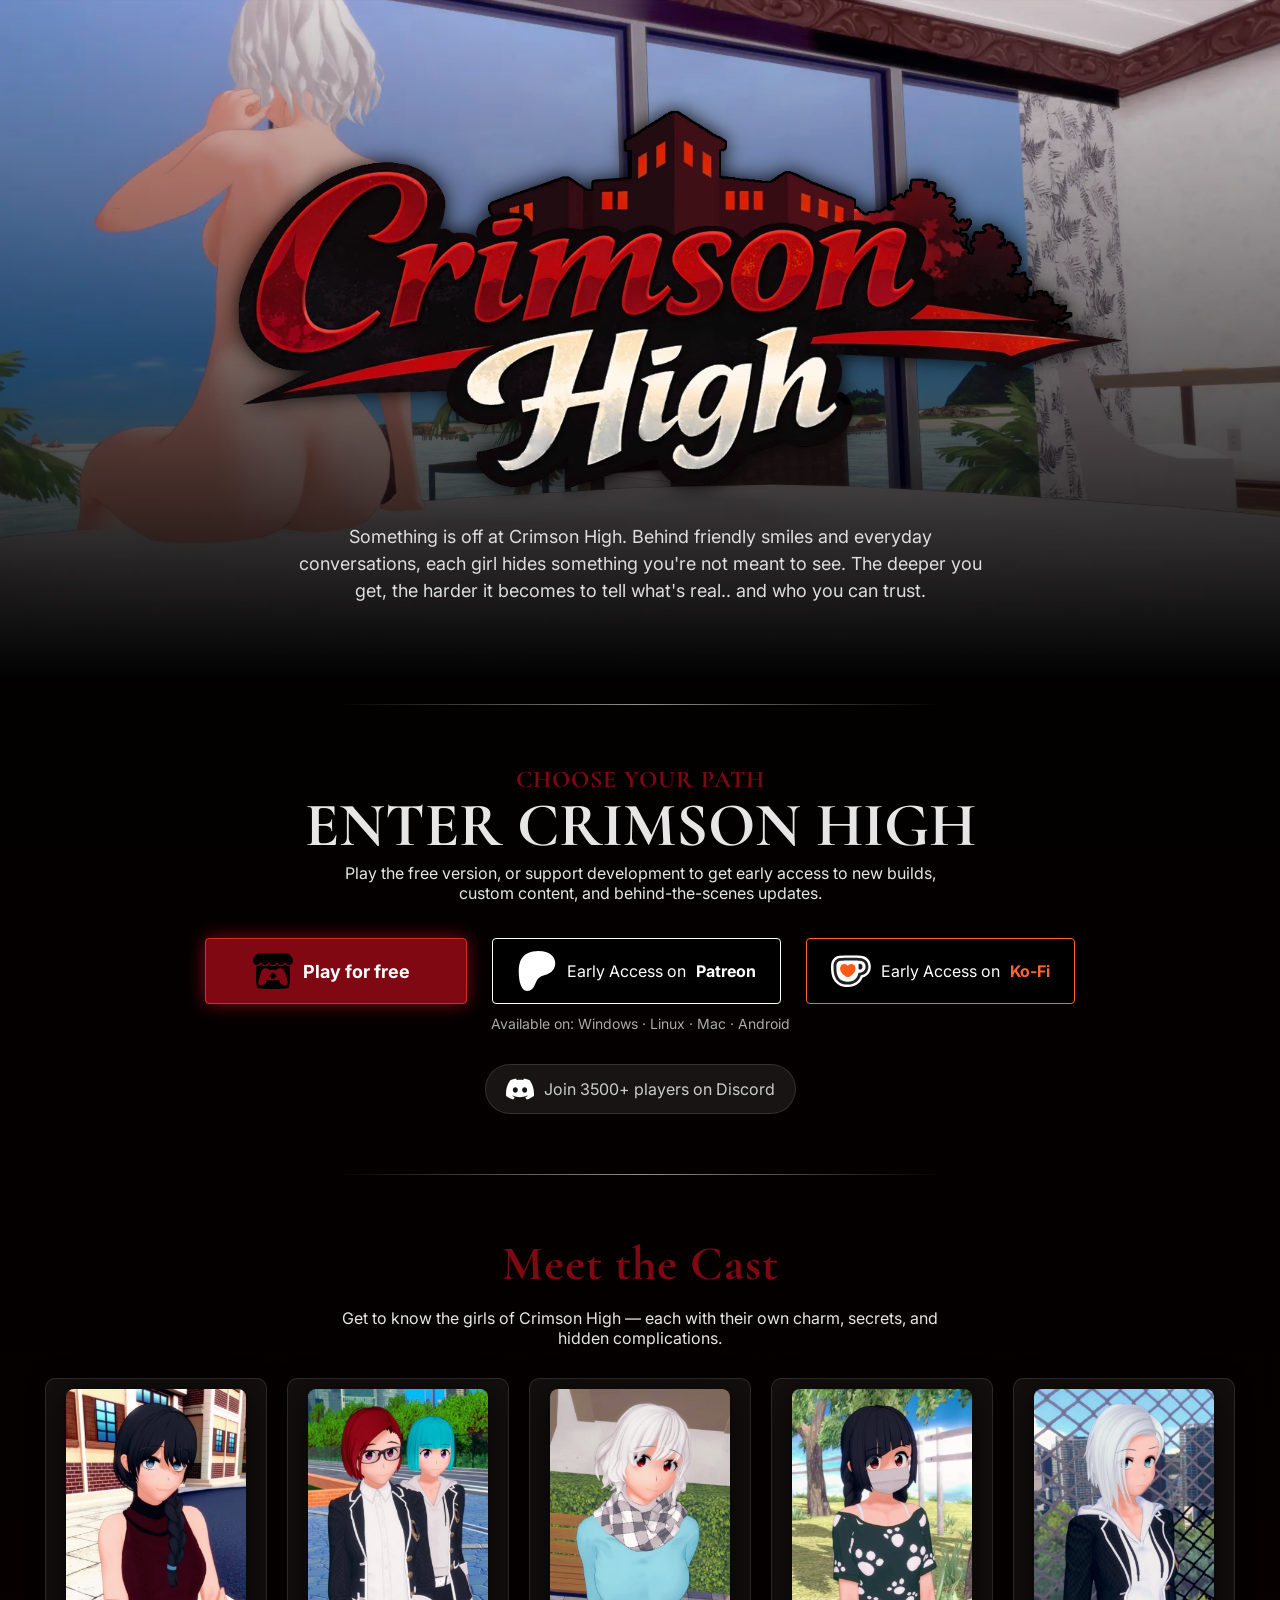
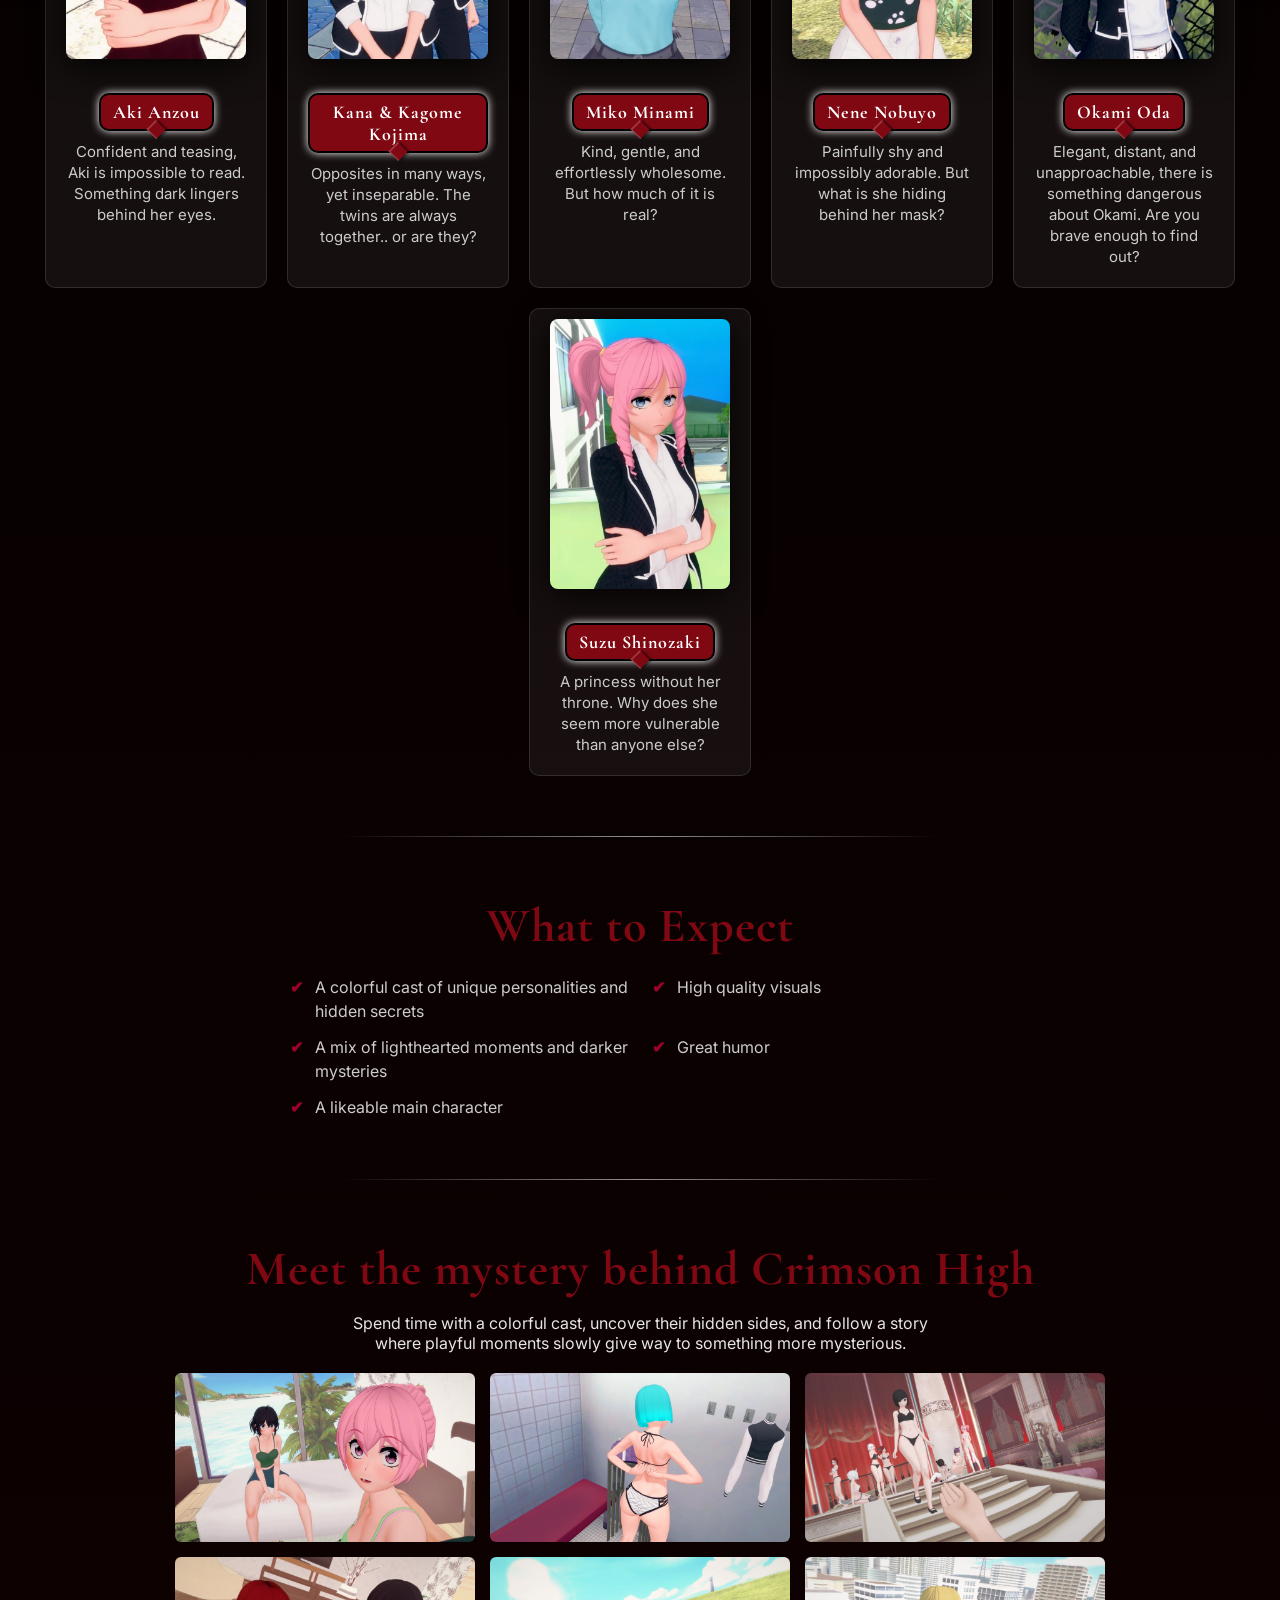
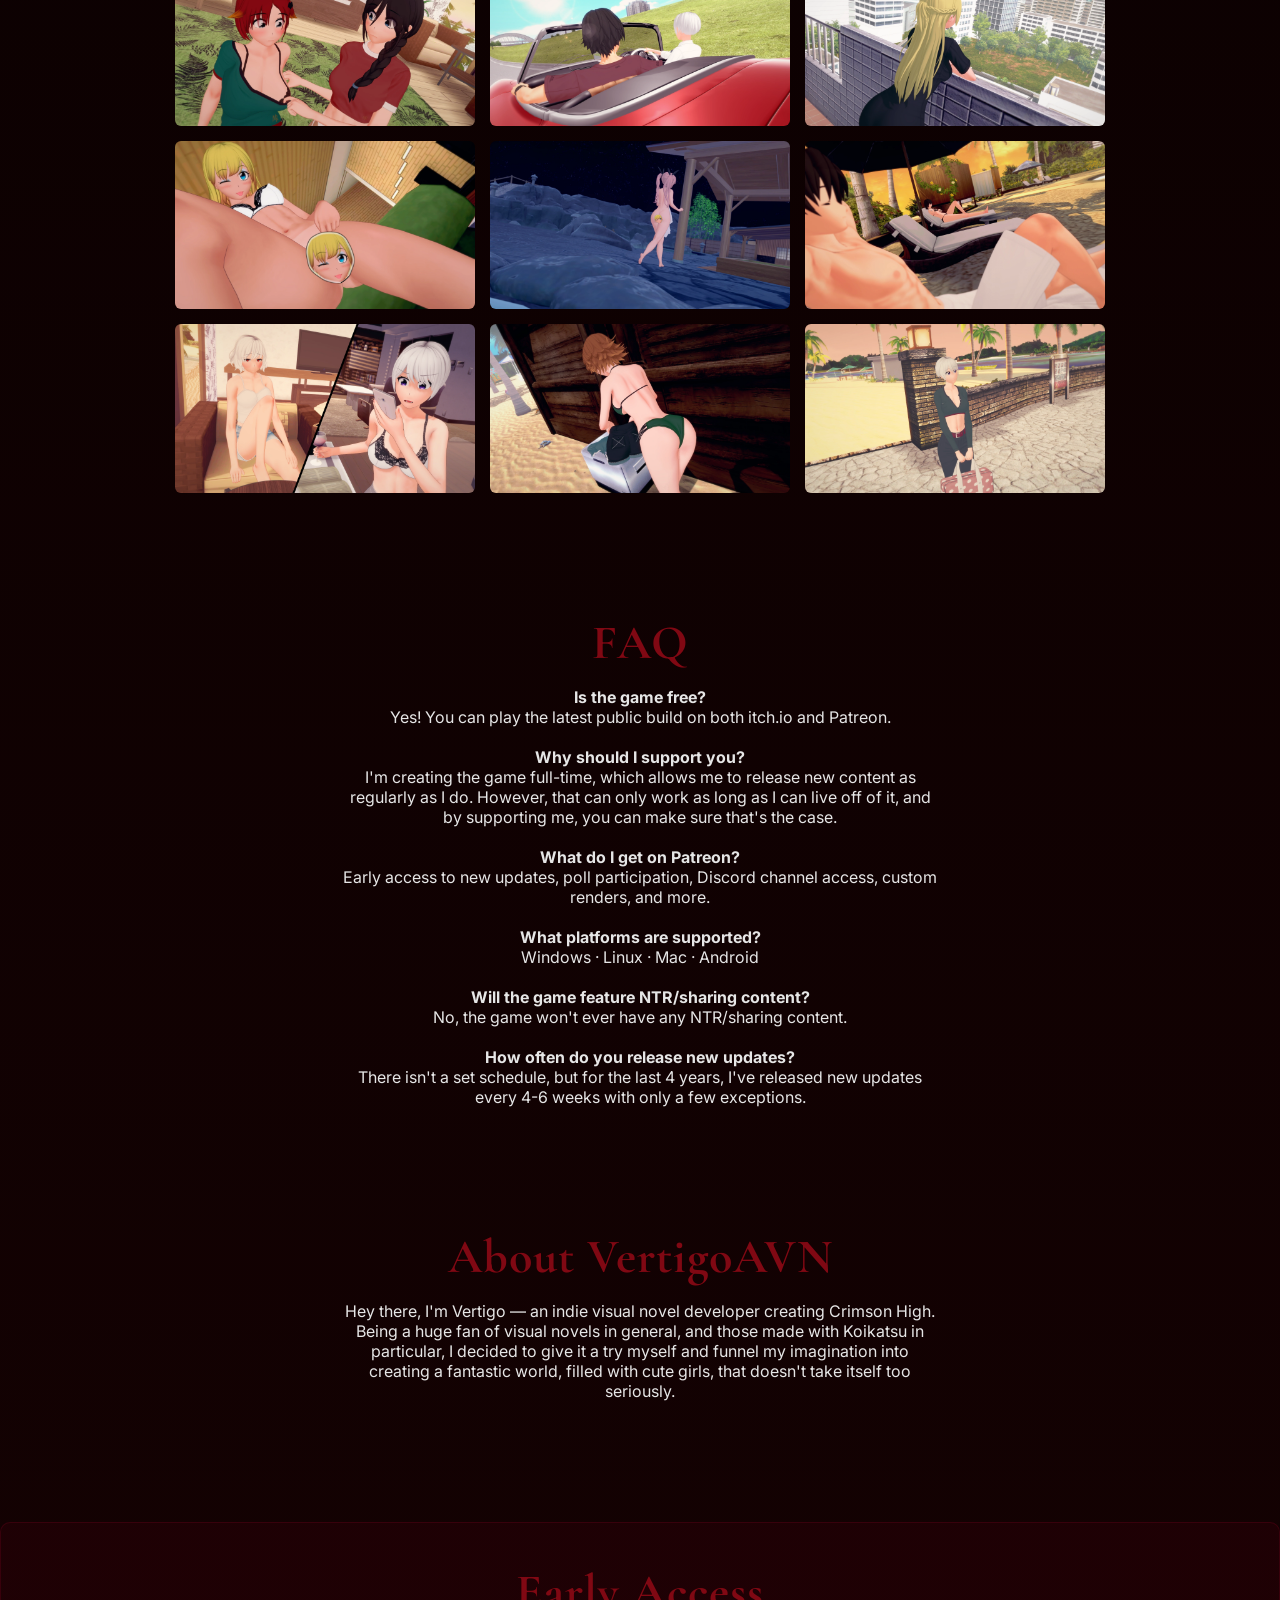
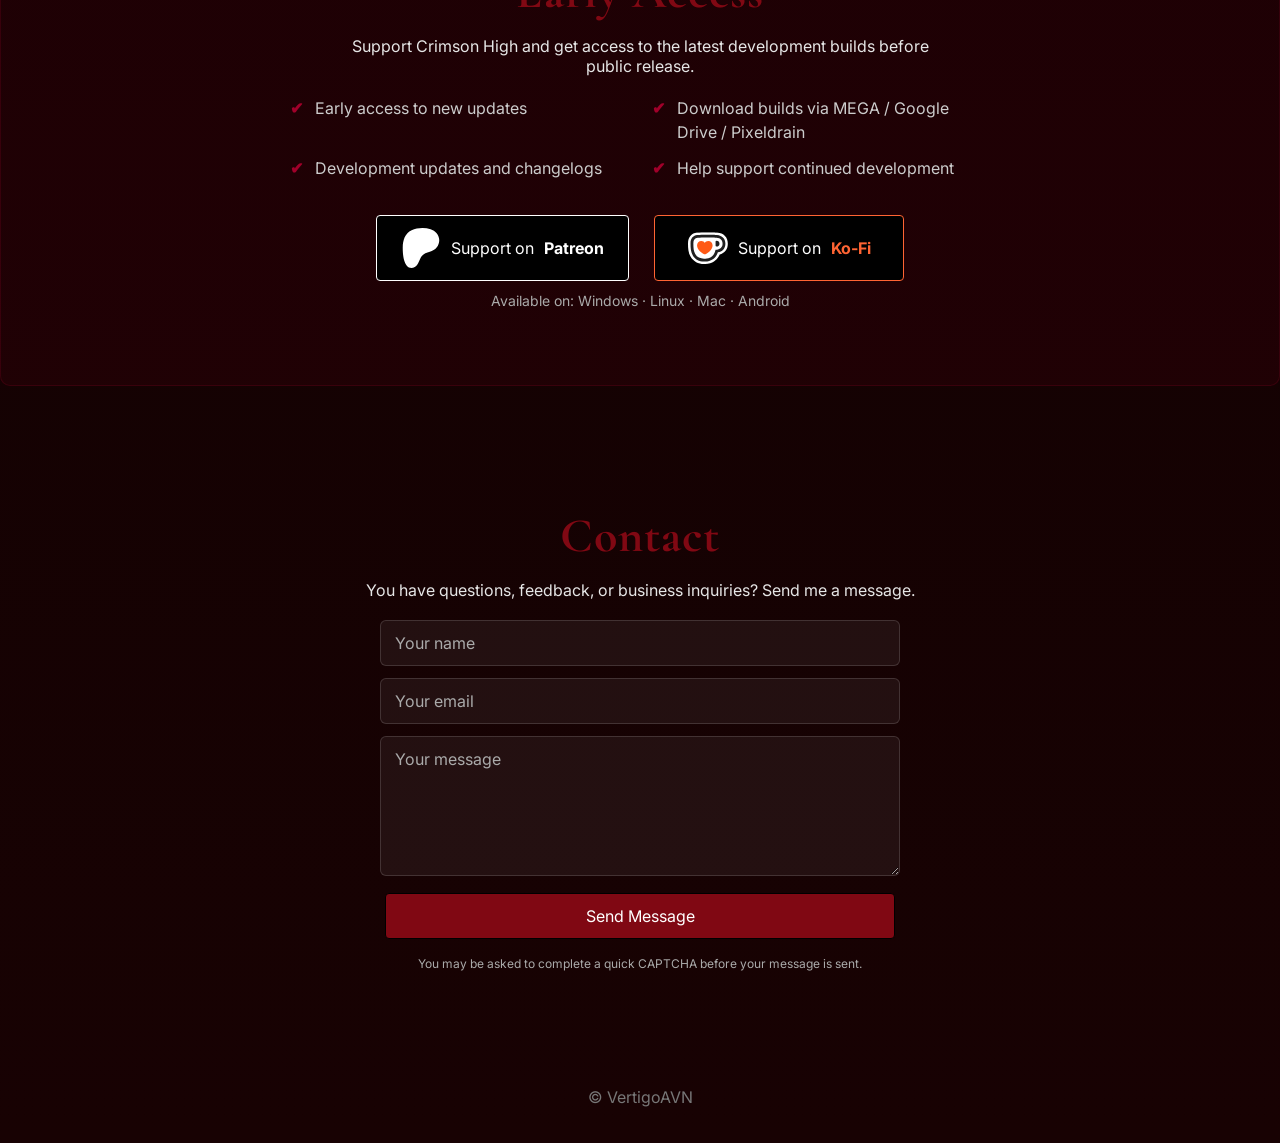
==== commit d14c257e: "Update hero_background.webp" ====
--- a/index.html
+++ b/index.html
@@ -25,9 +25,9 @@
   <a href="#characters" class="btn">Cast</a>
   <a href="#features" class="btn">Features</a>
   <a href="#screenshots" class="btn">Screenshots</a>
-  <a href="#early-access" class="btn big">Play</a>
   <a href="#faq" class="btn">FAQ</a>
   <a href="#about" class="btn">About Vertigo</a>
+  <a href="#early-access" class="btn big">Play</a>
   <a href="#contact" class="btn">Contact</a>
   
   <a href="https://www.patreon.com/crimsonhigh"
--- a/style.css
+++ b/style.css
@@ -70,6 +70,7 @@
 
   background-size: cover;
   background-position: center;
+  background-color: #000000
 }
 
 .logo {
